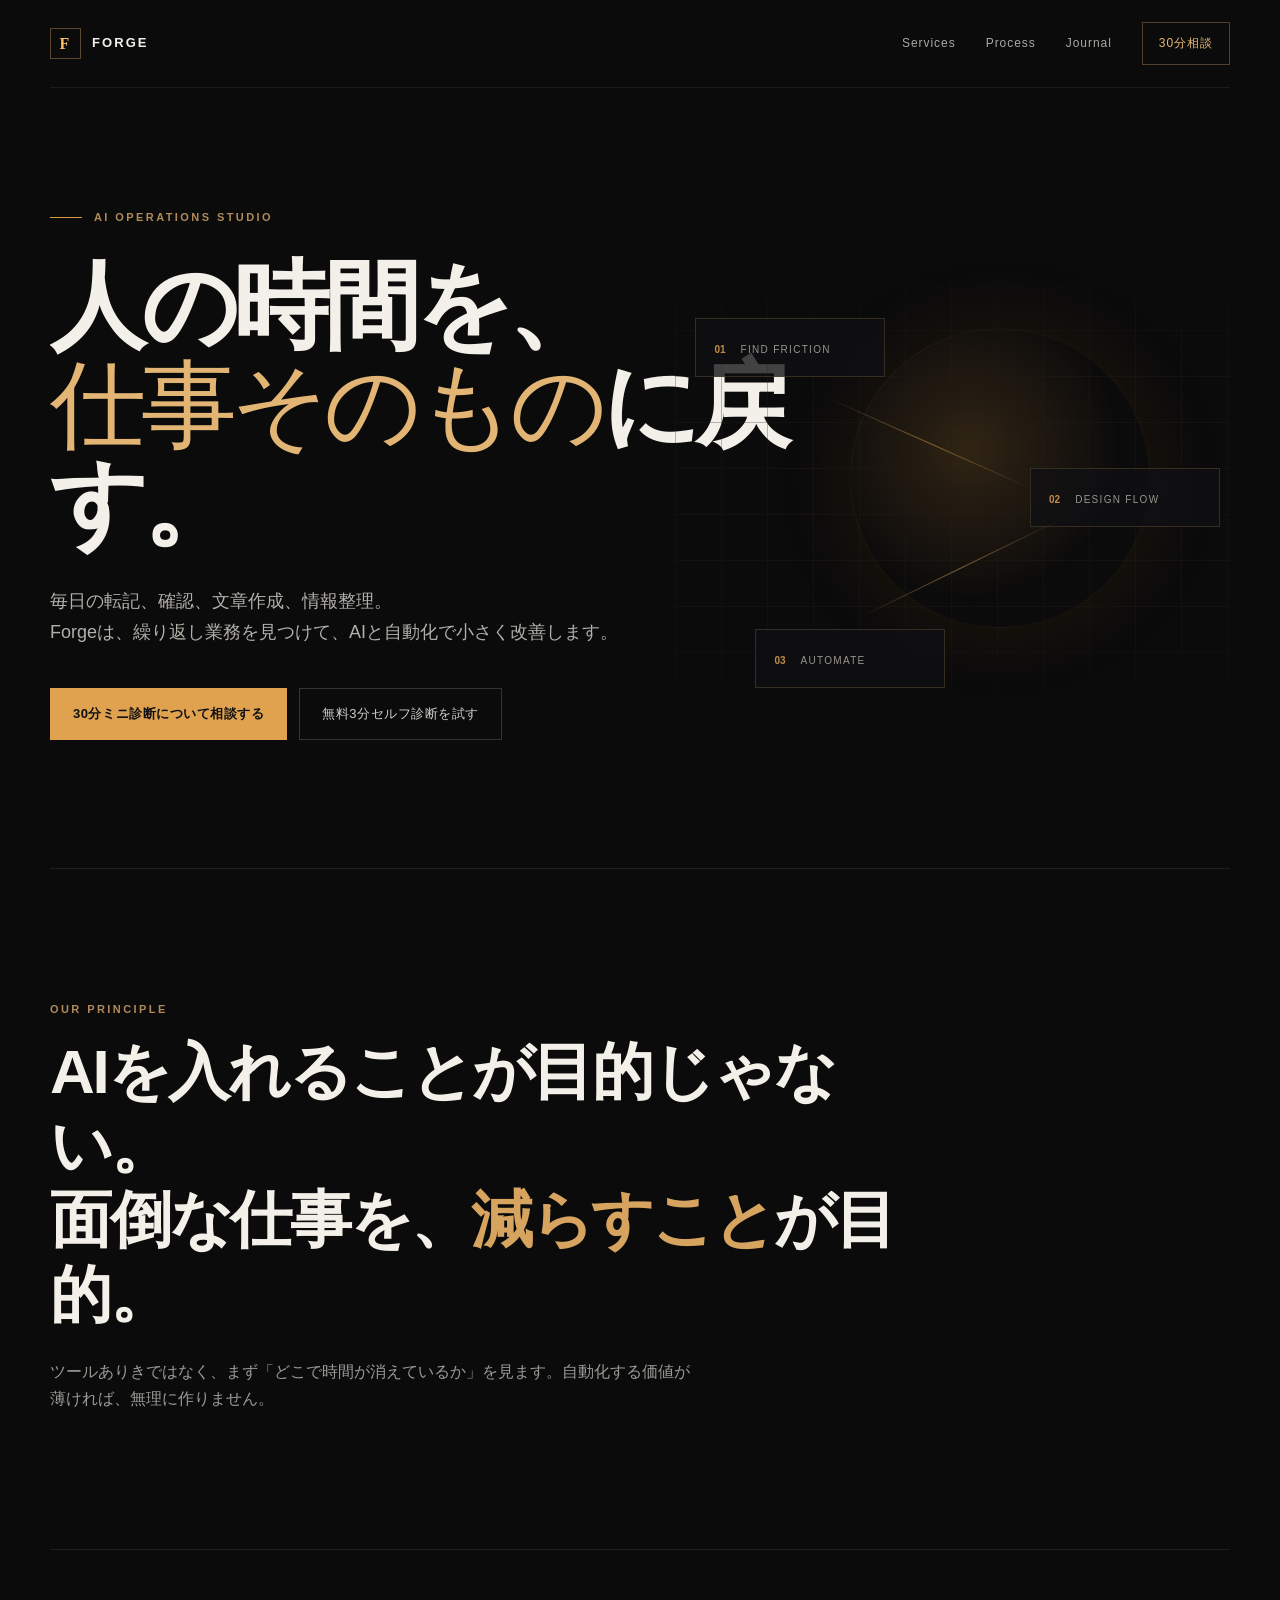
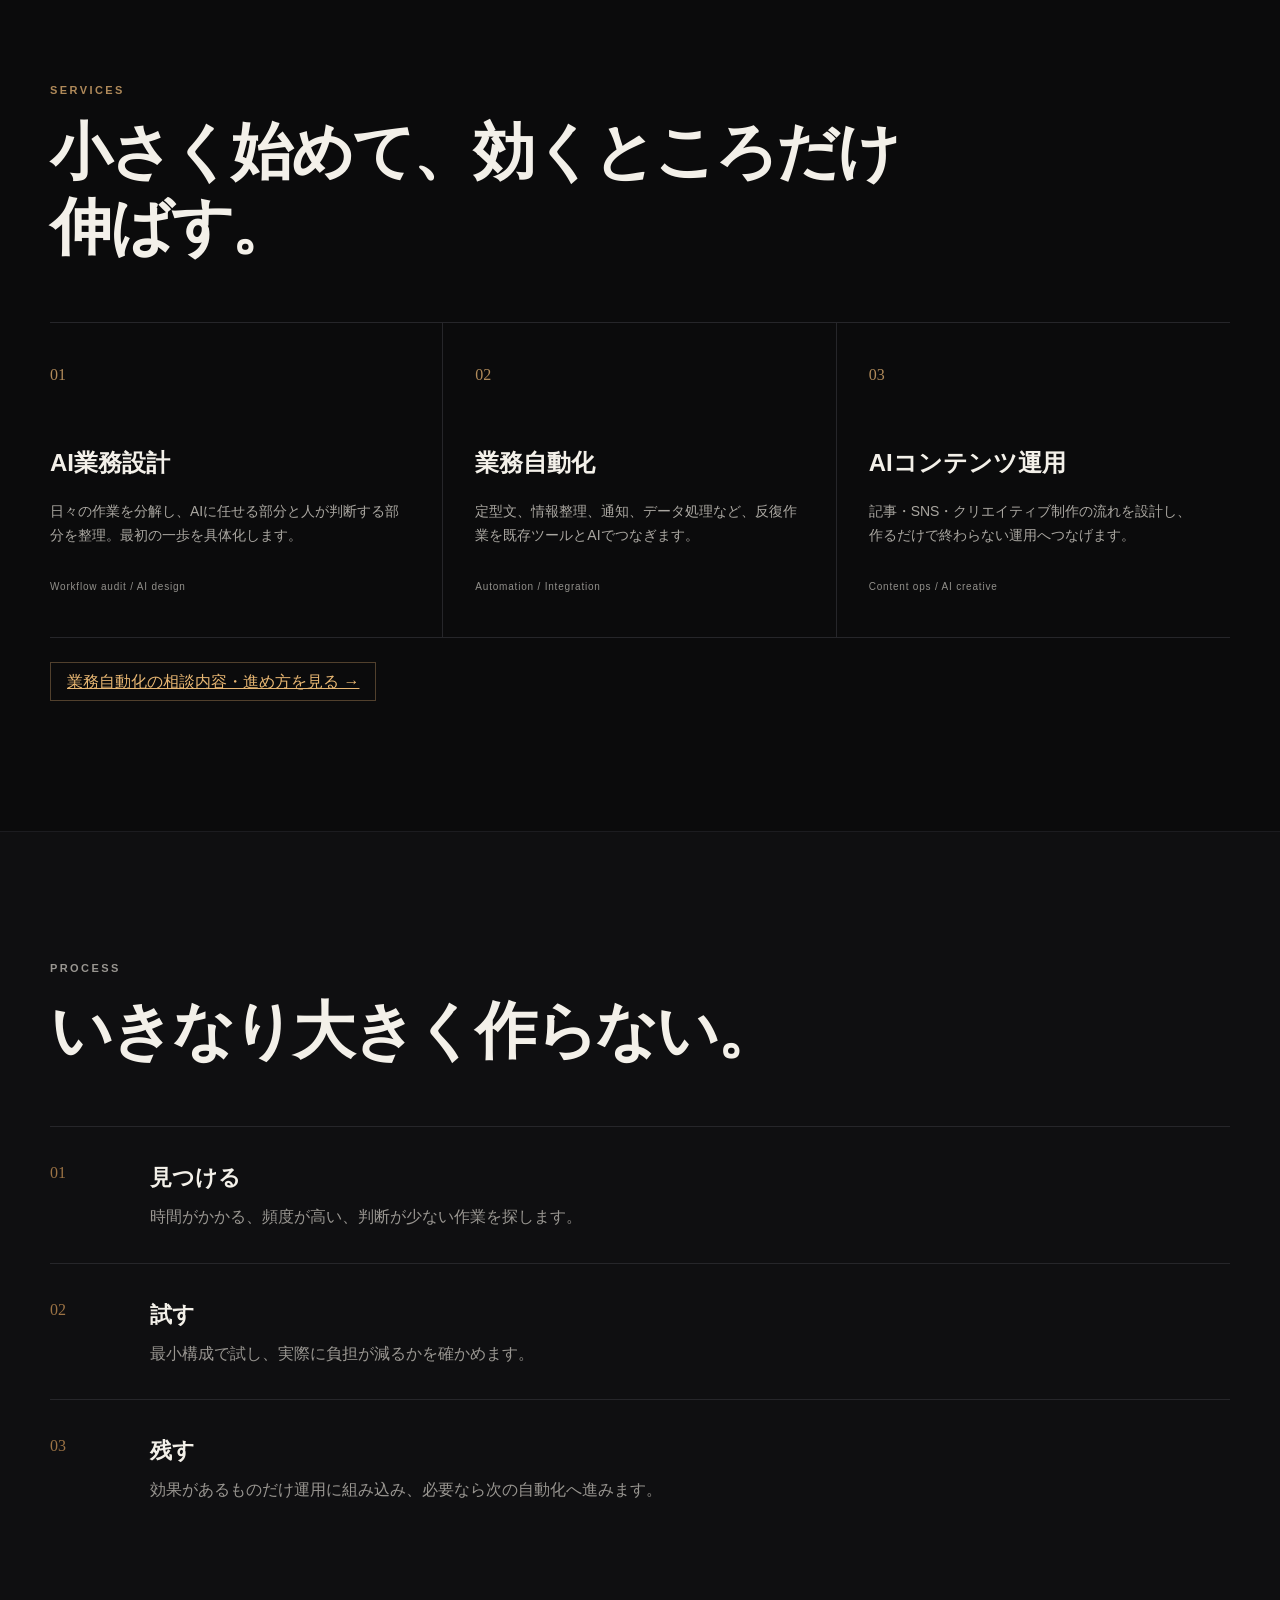
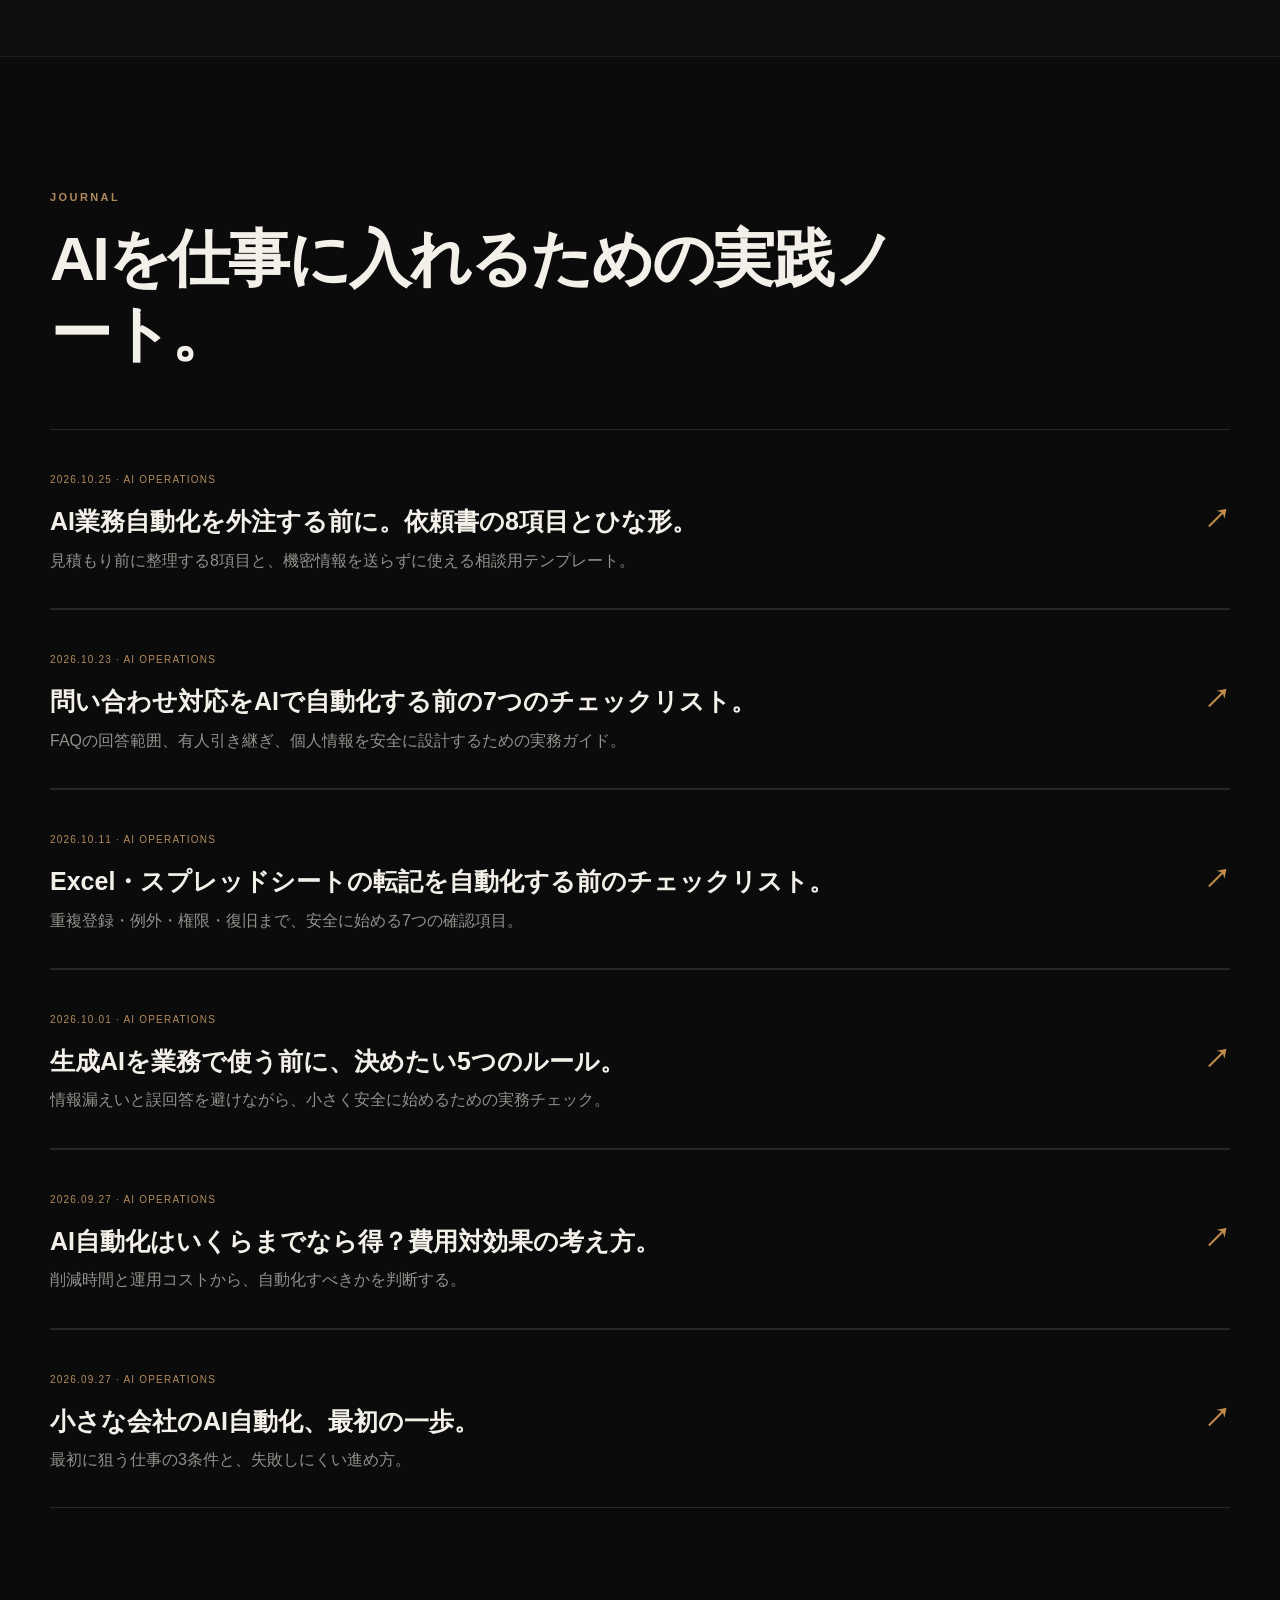
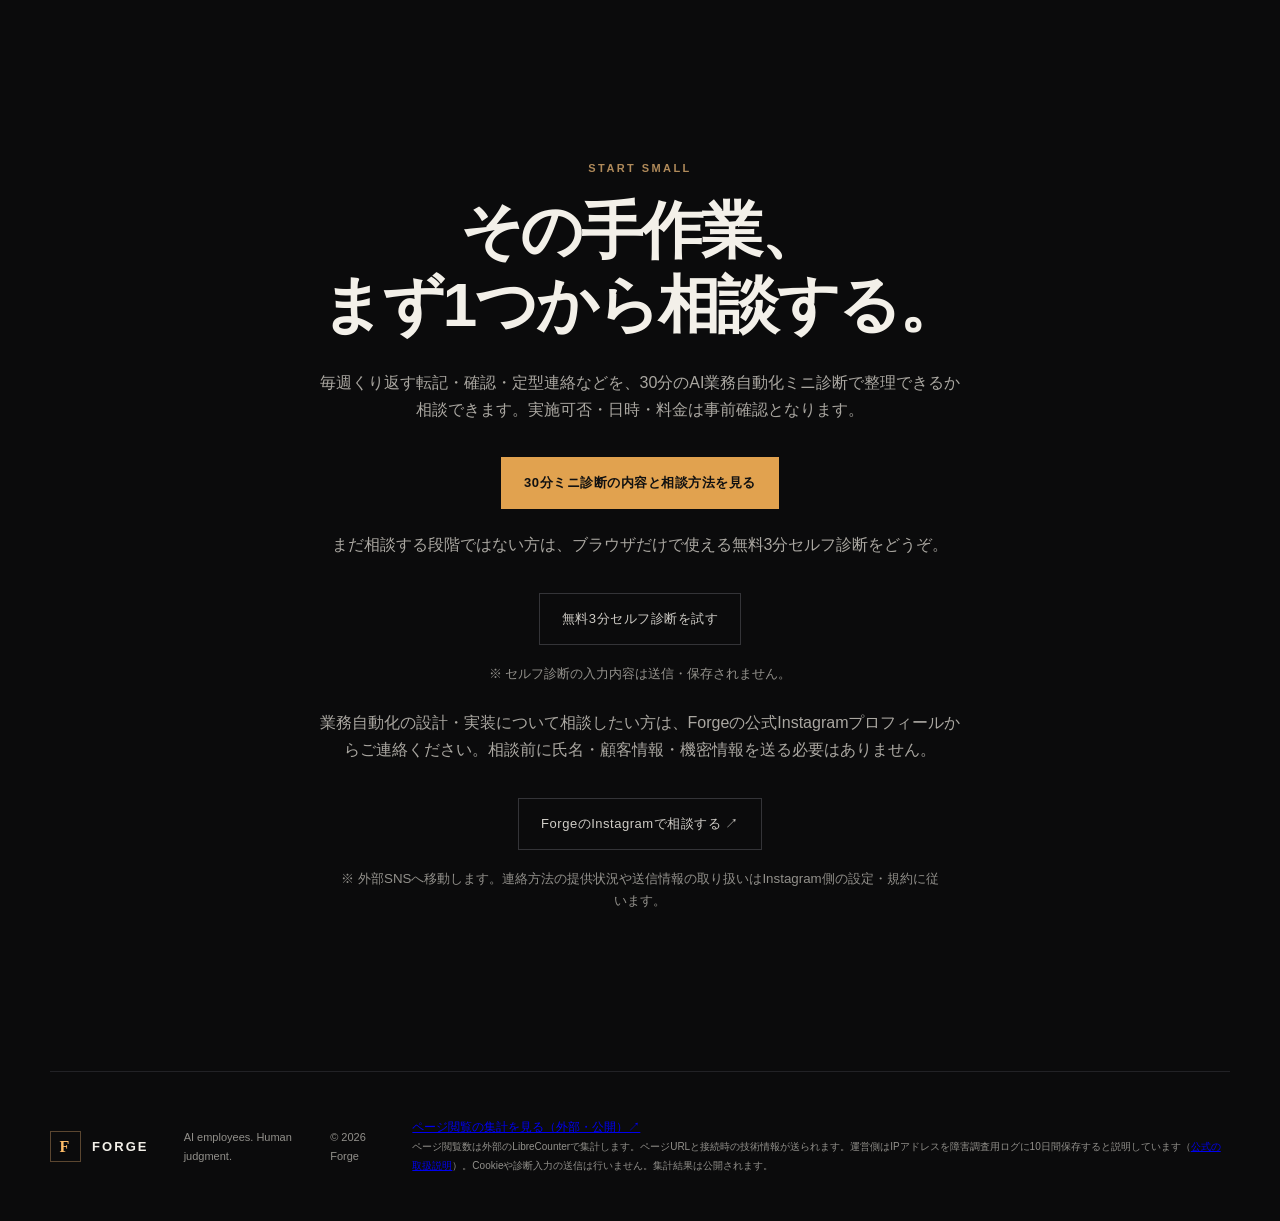
==== index.html @ 2d17c93b "Clarify LibreCounter temporary IP log retention in privacy disclosure" ====
<!doctype html>
<html lang="ja">
<head>
  <meta charset="utf-8">
  <meta name="viewport" content="width=device-width,initial-scale=1">
  <title>Forge — AIで仕事の流れを軽くする</title>
  <meta name="description" content="Forgeは、小さなチームや個人事業の反復業務を整理し、AIと自動化で無理なく軽くするための設計・実装を行います。">
  <meta name="theme-color" content="#0b0b0c">
  <meta property="og:title" content="Forge — AIで仕事の流れを軽くする">
  <meta property="og:description" content="反復業務を見つけ、AIと自動化で小さく改善。必要なところだけ、人が判断する。">
  <meta property="og:type" content="website">
  <meta property="og:url" content="https://gtakanowork-pixel.github.io/forge-site/">
  <link rel="canonical" href="https://gtakanowork-pixel.github.io/forge-site/">
  <link rel="stylesheet" href="assets/style.css">
  <script type="application/ld+json">{"@context":"https://schema.org","@type":"Organization","name":"Forge","url":"https://gtakanowork-pixel.github.io/forge-site/","description":"AIと自動化による業務設計・実装"}</script>
</head>
<body>
  <header class="nav wrap">
    <a class="brand" href="./" aria-label="Forge home"><span class="mark">F</span>FORGE</a>
    <nav><a href="#services">Services</a><a href="#process">Process</a><a href="blog/">Journal</a><a class="nav-cta" href="automation-consultation.html">30分相談</a></nav>
  </header>
  <main>
    <section class="hero wrap">
      <div class="eyebrow"><span></span>AI OPERATIONS STUDIO</div>
      <h1>人の時間を、<br><em>仕事そのもの</em>に戻す。</h1>
      <p class="lead">毎日の転記、確認、文章作成、情報整理。<br>Forgeは、繰り返し業務を見つけて、AIと自動化で小さく改善します。</p>
      <div class="actions"><a class="button primary" href="automation-consultation.html">30分ミニ診断について相談する</a><a class="button ghost" href="ai-automation-audit.html">無料3分セルフ診断を試す</a></div>
      <div class="hero-panel" aria-hidden="true"><div class="orb"></div><div class="grid"></div><div class="panel p1"><b>01</b><span>FIND FRICTION</span></div><div class="panel p2"><b>02</b><span>DESIGN FLOW</span></div><div class="panel p3"><b>03</b><span>AUTOMATE</span></div><div class="signal s1"></div><div class="signal s2"></div></div>
    </section>
    <section class="statement wrap"><p class="kicker">OUR PRINCIPLE</p><h2>AIを入れることが目的じゃない。<br>面倒な仕事を、<span>減らすこと</span>が目的。</h2><p>ツールありきではなく、まず「どこで時間が消えているか」を見ます。自動化する価値が薄ければ、無理に作りません。</p></section>
    <section id="services" class="section wrap"><div class="section-head"><p class="kicker">SERVICES</p><h2>小さく始めて、効くところだけ伸ばす。</h2></div><div class="cards"><article><span>01</span><h3>AI業務設計</h3><p>日々の作業を分解し、AIに任せる部分と人が判断する部分を整理。最初の一歩を具体化します。</p><small>Workflow audit / AI design</small></article><article><span>02</span><h3>業務自動化</h3><p>定型文、情報整理、通知、データ処理など、反復作業を既存ツールとAIでつなぎます。</p><small>Automation / Integration</small></article><article><span>03</span><h3>AIコンテンツ運用</h3><p>記事・SNS・クリエイティブ制作の流れを設計し、作るだけで終わらない運用へつなげます。</p><small>Content ops / AI creative</small></article></div><p style="margin-top:30px"><a class="nav-cta" href="automation-consultation.html">業務自動化の相談内容・進め方を見る →</a></p></section>
    <section id="process" class="section process"><div class="wrap"><div class="section-head"><p class="kicker">PROCESS</p><h2>いきなり大きく作らない。</h2></div><ol><li><b>01</b><div><h3>見つける</h3><p>時間がかかる、頻度が高い、判断が少ない作業を探します。</p></div></li><li><b>02</b><div><h3>試す</h3><p>最小構成で試し、実際に負担が減るかを確かめます。</p></div></li><li><b>03</b><div><h3>残す</h3><p>効果があるものだけ運用に組み込み、必要なら次の自動化へ進みます。</p></div></li></ol></div></section>
    <section class="journal wrap section"><div class="section-head"><p class="kicker">JOURNAL</p><h2>AIを仕事に入れるための実践ノート。</h2></div><a class="article-link" href="blog/ai-automation-outsourcing-brief-template.html"><div><span>2026.10.25 · AI OPERATIONS</span><h3>AI業務自動化を外注する前に。依頼書の8項目とひな形。</h3><p>見積もり前に整理する8項目と、機密情報を送らずに使える相談用テンプレート。</p></div><b>↗</b></a><a class="article-link" href="blog/customer-support-ai-automation-checklist.html"><div><span>2026.10.23 · AI OPERATIONS</span><h3>問い合わせ対応をAIで自動化する前の7つのチェックリスト。</h3><p>FAQの回答範囲、有人引き継ぎ、個人情報を安全に設計するための実務ガイド。</p></div><b>↗</b></a><a class="article-link" href="blog/spreadsheet-data-entry-automation-checklist.html"><div><span>2026.10.11 · AI OPERATIONS</span><h3>Excel・スプレッドシートの転記を自動化する前のチェックリスト。</h3><p>重複登録・例外・権限・復旧まで、安全に始める7つの確認項目。</p></div><b>↗</b></a><a class="article-link" href="blog/generative-ai-small-business-security-checklist.html"><div><span>2026.10.01 · AI OPERATIONS</span><h3>生成AIを業務で使う前に、決めたい5つのルール。</h3><p>情報漏えいと誤回答を避けながら、小さく安全に始めるための実務チェック。</p></div><b>↗</b></a><a class="article-link" href="blog/ai-automation-cost-roi.html"><div><span>2026.09.27 · AI OPERATIONS</span><h3>AI自動化はいくらまでなら得？費用対効果の考え方。</h3><p>削減時間と運用コストから、自動化すべきかを判断する。</p></div><b>↗</b></a><a class="article-link" href="blog/ai-automation-small-business-start.html"><div><span>2026.09.27 · AI OPERATIONS</span><h3>小さな会社のAI自動化、最初の一歩。</h3><p>最初に狙う仕事の3条件と、失敗しにくい進め方。</p></div><b>↗</b></a></section>
    <section id="contact" class="contact wrap"><p class="kicker">START SMALL</p><h2>その手作業、<br>まず1つから相談する。</h2><p>毎週くり返す転記・確認・定型連絡などを、30分のAI業務自動化ミニ診断で整理できるか相談できます。実施可否・日時・料金は事前確認となります。</p><a class="button primary" href="automation-consultation.html">30分ミニ診断の内容と相談方法を見る</a><p style="margin-top:22px">まだ相談する段階ではない方は、ブラウザだけで使える無料3分セルフ診断をどうぞ。</p><a class="button ghost" href="ai-automation-audit.html">無料3分セルフ診断を試す</a><small>※ セルフ診断の入力内容は送信・保存されません。</small><p style="margin-top:24px">業務自動化の設計・実装について相談したい方は、Forgeの公式Instagramプロフィールからご連絡ください。相談前に氏名・顧客情報・機密情報を送る必要はありません。</p><a class="button ghost" href="https://www.instagram.com/theforgejp/" target="_blank" rel="noopener noreferrer" aria-label="Forge公式Instagramプロフィールを開く（外部サイト）">ForgeのInstagramで相談する ↗</a><small>※ 外部SNSへ移動します。連絡方法の提供状況や送信情報の取り扱いはInstagram側の設定・規約に従います。</small></section>
  </main>
  <footer class="wrap"><div class="brand"><span class="mark">F</span>FORGE</div><p>AI employees. Human judgment.</p><p>© 2026 Forge</p><p style="font-size:12px;line-height:1.6"><a href="https://librecounter.org/gtakanowork-pixel.github.io/show" target="_blank" rel="noopener noreferrer">ページ閲覧の集計を見る（外部・公開）↗</a><br><small>ページ閲覧数は外部のLibreCounterで集計します。ページURLと接続時の技術情報が送られます。運営側はIPアドレスを障害調査用ログに10日間保存すると説明しています（<a href="https://github.com/alexfernandez/librecounter/blob/main/doc/tracking.md" target="_blank" rel="noopener noreferrer">公式の取扱説明</a>）。Cookieや診断入力の送信は行いません。集計結果は公開されます。</small><img src="https://librecounter.org/count?url=https%3A%2F%2Fgtakanowork-pixel.github.io%2Fforge-site%2F" referrerpolicy="no-referrer" alt="" aria-hidden="true" width="1" height="1" style="position:absolute;width:1px;height:1px;opacity:0;pointer-events:none"></p></footer>
</body></html>
---- assets/style.css ----
:root{--bg:#0b0b0c;--panel:#111113;--line:#26262a;--text:#f3f0e9;--muted:#9c9a95;--amber:#d99a45;--amber2:#ffbd68;--max:1180px}*{box-sizing:border-box}html{scroll-behavior:smooth}body{margin:0;background:var(--bg);color:var(--text);font-family:-apple-system,BlinkMacSystemFont,"Segoe UI","Noto Sans JP",sans-serif;line-height:1.7}.wrap{width:min(calc(100% - 40px),var(--max));margin:auto}.nav{height:88px;display:flex;align-items:center;justify-content:space-between;border-bottom:1px solid #1b1b1e}.brand{display:flex;align-items:center;gap:11px;color:var(--text);text-decoration:none;font-weight:750;letter-spacing:.16em;font-size:13px}.mark{display:grid;place-items:center;width:31px;height:31px;border:1px solid #5b4630;color:var(--amber2);font-family:Georgia,serif;font-size:16px}.nav nav{display:flex;align-items:center;gap:30px}.nav nav a{color:#aaa8a3;text-decoration:none;font-size:12px;letter-spacing:.08em}.nav nav a:hover{color:#fff}.nav-cta{border:1px solid #51402d;padding:10px 16px;color:#e8b773!important}.hero{min-height:780px;padding:120px 0 90px;position:relative;overflow:hidden}.eyebrow,.kicker{font-size:11px;letter-spacing:.22em;color:#b08a5a;font-weight:700}.eyebrow{display:flex;align-items:center;gap:12px}.eyebrow span{width:32px;height:1px;background:var(--amber)}h1{font-size:clamp(52px,7.5vw,104px);line-height:1.03;letter-spacing:-.055em;margin:30px 0 32px;max-width:850px;font-weight:650}h1 em{font-family:Georgia,"Yu Mincho",serif;font-style:normal;font-weight:400;color:#e2b574}.lead{color:#b3b0aa;font-size:18px;max-width:610px}.actions{display:flex;gap:12px;margin-top:40px}.button{display:inline-block;text-decoration:none;padding:14px 22px;font-size:13px;letter-spacing:.04em;border:1px solid #343438}.primary{background:#e1a24f;color:#111;border-color:#e1a24f;font-weight:700}.primary:hover{background:#f0b868}.ghost{color:#d0cdc7}.hero-panel{position:absolute;right:0;top:150px;width:47%;height:520px;opacity:.9}.grid{position:absolute;inset:0;background-image:linear-gradient(#29231c55 1px,transparent 1px),linear-gradient(90deg,#29231c55 1px,transparent 1px);background-size:46px 46px;mask-image:linear-gradient(to bottom,transparent,#000 25%,#000 70%,transparent)}.orb{position:absolute;width:300px;height:300px;border-radius:50%;right:80px;top:90px;background:radial-gradient(circle at 40% 40%,#d9963b35,transparent 62%);box-shadow:0 0 100px #c77b1e22;border:1px solid #6a4c292c}.panel{position:absolute;background:#111114dd;border:1px solid #3a3025;padding:15px 18px;width:190px;backdrop-filter:blur(6px)}.panel b{color:#d69a4e;font-size:10px;margin-right:15px}.panel span{font-size:10px;letter-spacing:.13em;color:#a8a49d}.p1{top:80px;left:20px}.p2{top:230px;right:10px}.p3{bottom:70px;left:80px}.signal{position:absolute;height:1px;background:linear-gradient(90deg,transparent,#e2a654,transparent);width:220px;transform:rotate(24deg);opacity:.55}.s1{top:205px;left:145px}.s2{top:330px;left:175px;transform:rotate(-26deg)}.statement{padding:120px 0;border-top:1px solid #1f1f22;border-bottom:1px solid #1f1f22}.statement h2,.section-head h2,.contact h2{font-size:clamp(34px,5vw,62px);line-height:1.2;letter-spacing:-.035em;margin:16px 0 26px;max-width:900px}.statement h2 span{color:#d7a45f}.statement>p:last-child{max-width:650px;color:var(--muted);font-size:16px}.section{padding:120px 0}.section-head{margin-bottom:58px}.cards{display:grid;grid-template-columns:repeat(3,1fr);border-top:1px solid var(--line);border-bottom:1px solid var(--line)}.cards article{padding:38px 32px 42px 0;border-right:1px solid var(--line);min-height:310px}.cards article+article{padding-left:32px}.cards article:last-child{border-right:0}.cards span{font-family:Georgia,serif;color:#b08a5a}.cards h3{font-size:24px;margin:55px 0 16px}.cards p{color:#aaa7a1;font-size:14px}.cards small{display:block;color:#92908b;margin-top:30px;font-size:10px;letter-spacing:.08em}.process{background:#0f0f11;border-top:1px solid #1c1c20;border-bottom:1px solid #1c1c20}.process ol{list-style:none;padding:0;margin:0}.process li{display:grid;grid-template-columns:100px 1fr;border-top:1px solid var(--line);padding:32px 0}.process li>b{font-family:Georgia,serif;color:#9c7345;font-weight:400}.process h3{margin:0;font-size:22px}.process p{color:#999691;margin:7px 0 0}.article-link{display:flex;justify-content:space-between;align-items:center;text-decoration:none;color:inherit;border-top:1px solid var(--line);border-bottom:1px solid var(--line);padding:34px 0}.article-link span{font-size:10px;letter-spacing:.12em;color:#b38b5d}.article-link h3{font-size:25px;margin:9px 0 4px}.article-link p{color:#92908b;margin:0}.article-link>b{font-size:26px;color:#c38d4b}.contact{padding:120px 0 140px;text-align:center}.contact h2{margin-left:auto;margin-right:auto}.contact>p:not(.kicker){max-width:650px;margin:0 auto 34px;color:#aaa7a1}.contact small{display:block;margin:18px auto;color:#92908b;max-width:600px}footer{border-top:1px solid #222226;min-height:150px;display:flex;align-items:center;gap:35px;color:#92908b;font-size:11px}footer p:last-child{margin-left:auto}.article{max-width:820px;padding:100px 0 140px}.article .meta{font-size:11px;color:#9a7448;letter-spacing:.12em}.article h1{font-size:clamp(42px,6vw,72px);margin-top:20px}.article h2{font-size:28px;margin-top:58px}.article p,.article li{color:#b4b1ab}.article strong{color:#eeeae2}.back{color:#c59151;text-decoration:none;font-size:12px}@media(max-width:800px){.nav nav a:not(.nav-cta):not([href="blog/"]):not([href="./"]){display:none}.hero{padding-top:80px;min-height:780px}.hero-panel{position:relative;top:auto;width:100%;height:350px;margin-top:50px}.cards{grid-template-columns:1fr}.cards article,.cards article+article{border-right:0;border-bottom:1px solid var(--line);padding:30px 0;min-height:auto}.cards h3{margin-top:25px}.process li{grid-template-columns:60px 1fr}footer{flex-wrap:wrap;padding:35px 0}footer p:last-child{margin-left:0}.actions{flex-wrap:wrap}}
/* Keyboard access and motion preferences for the free audit and ROI journey. */
a:focus-visible,button:focus-visible,input:focus-visible{outline:3px solid #ffbd68;outline-offset:3px}
@media(max-width:360px){.nav nav{gap:12px}.nav nav a{font-size:11px}.nav-cta{padding:8px 10px}.brand{gap:7px;font-size:11px}}
@media(prefers-reduced-motion:reduce){html{scroll-behavior:auto}}
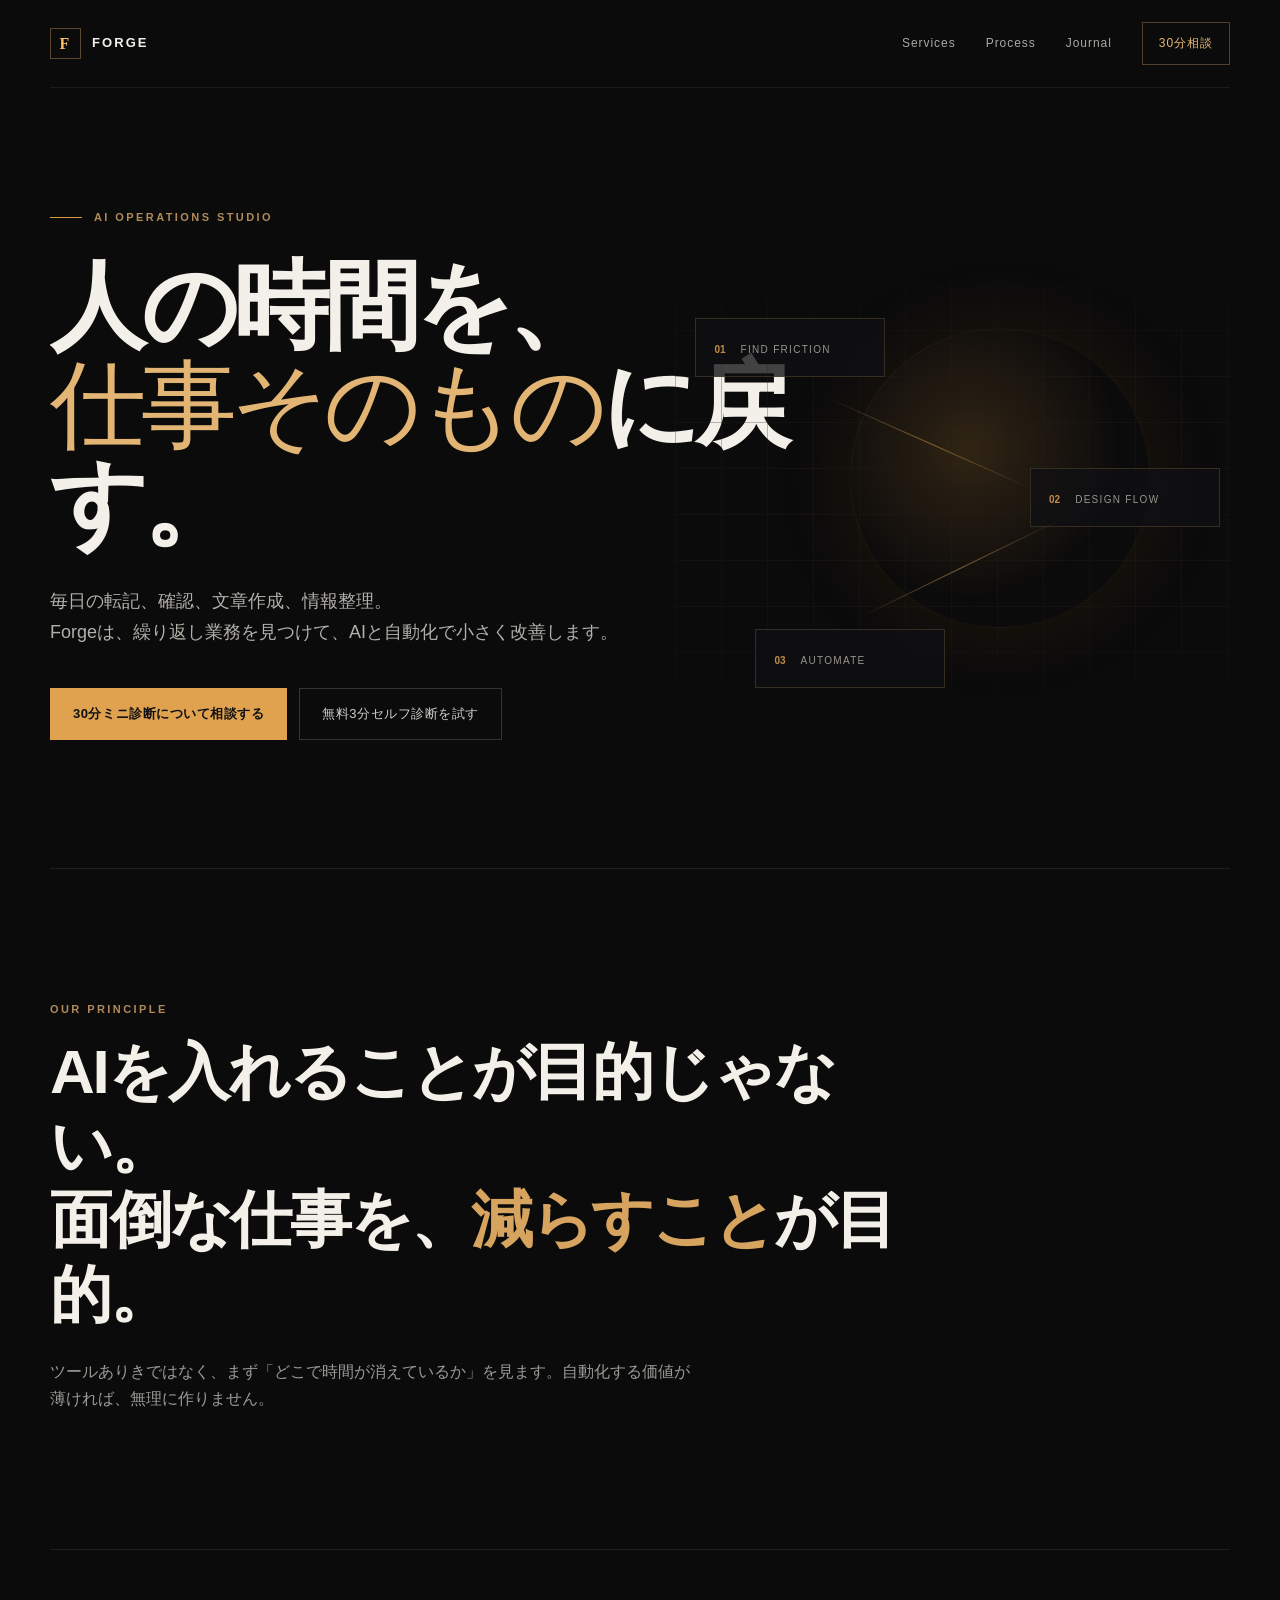
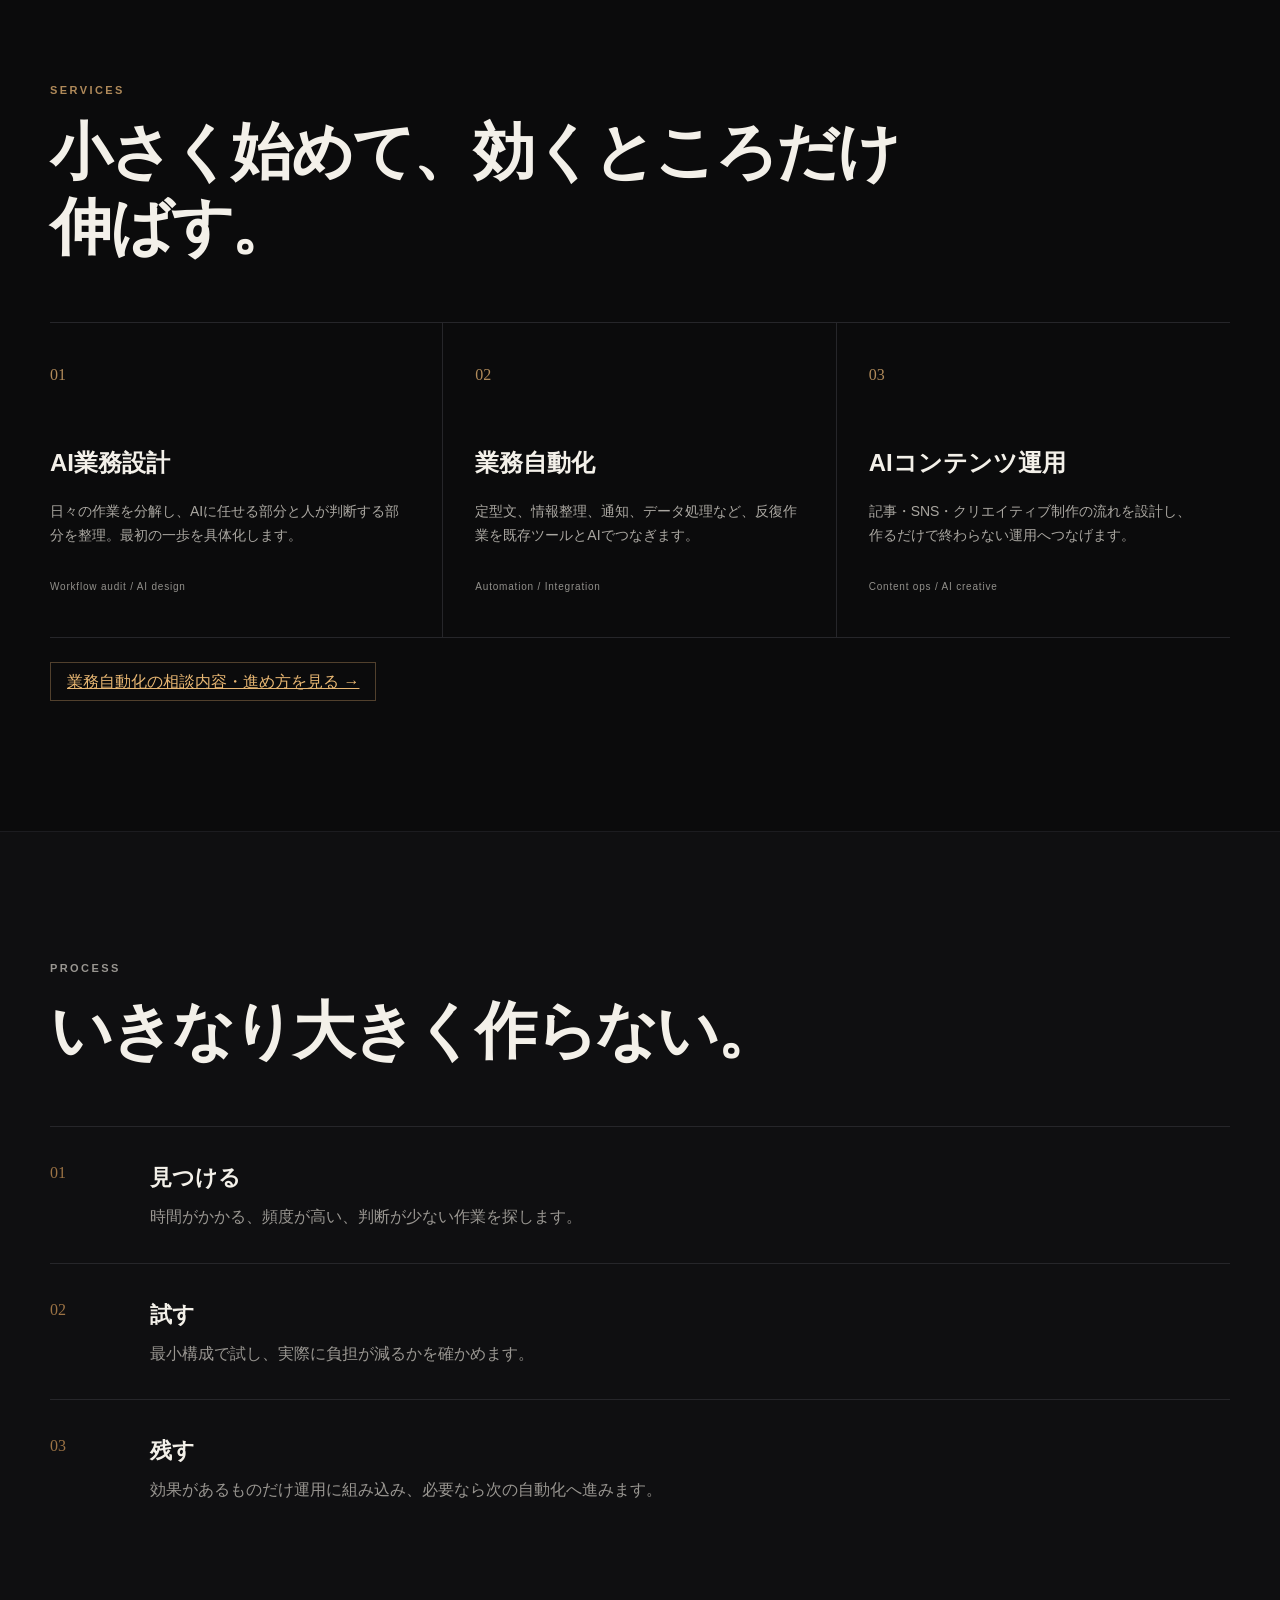
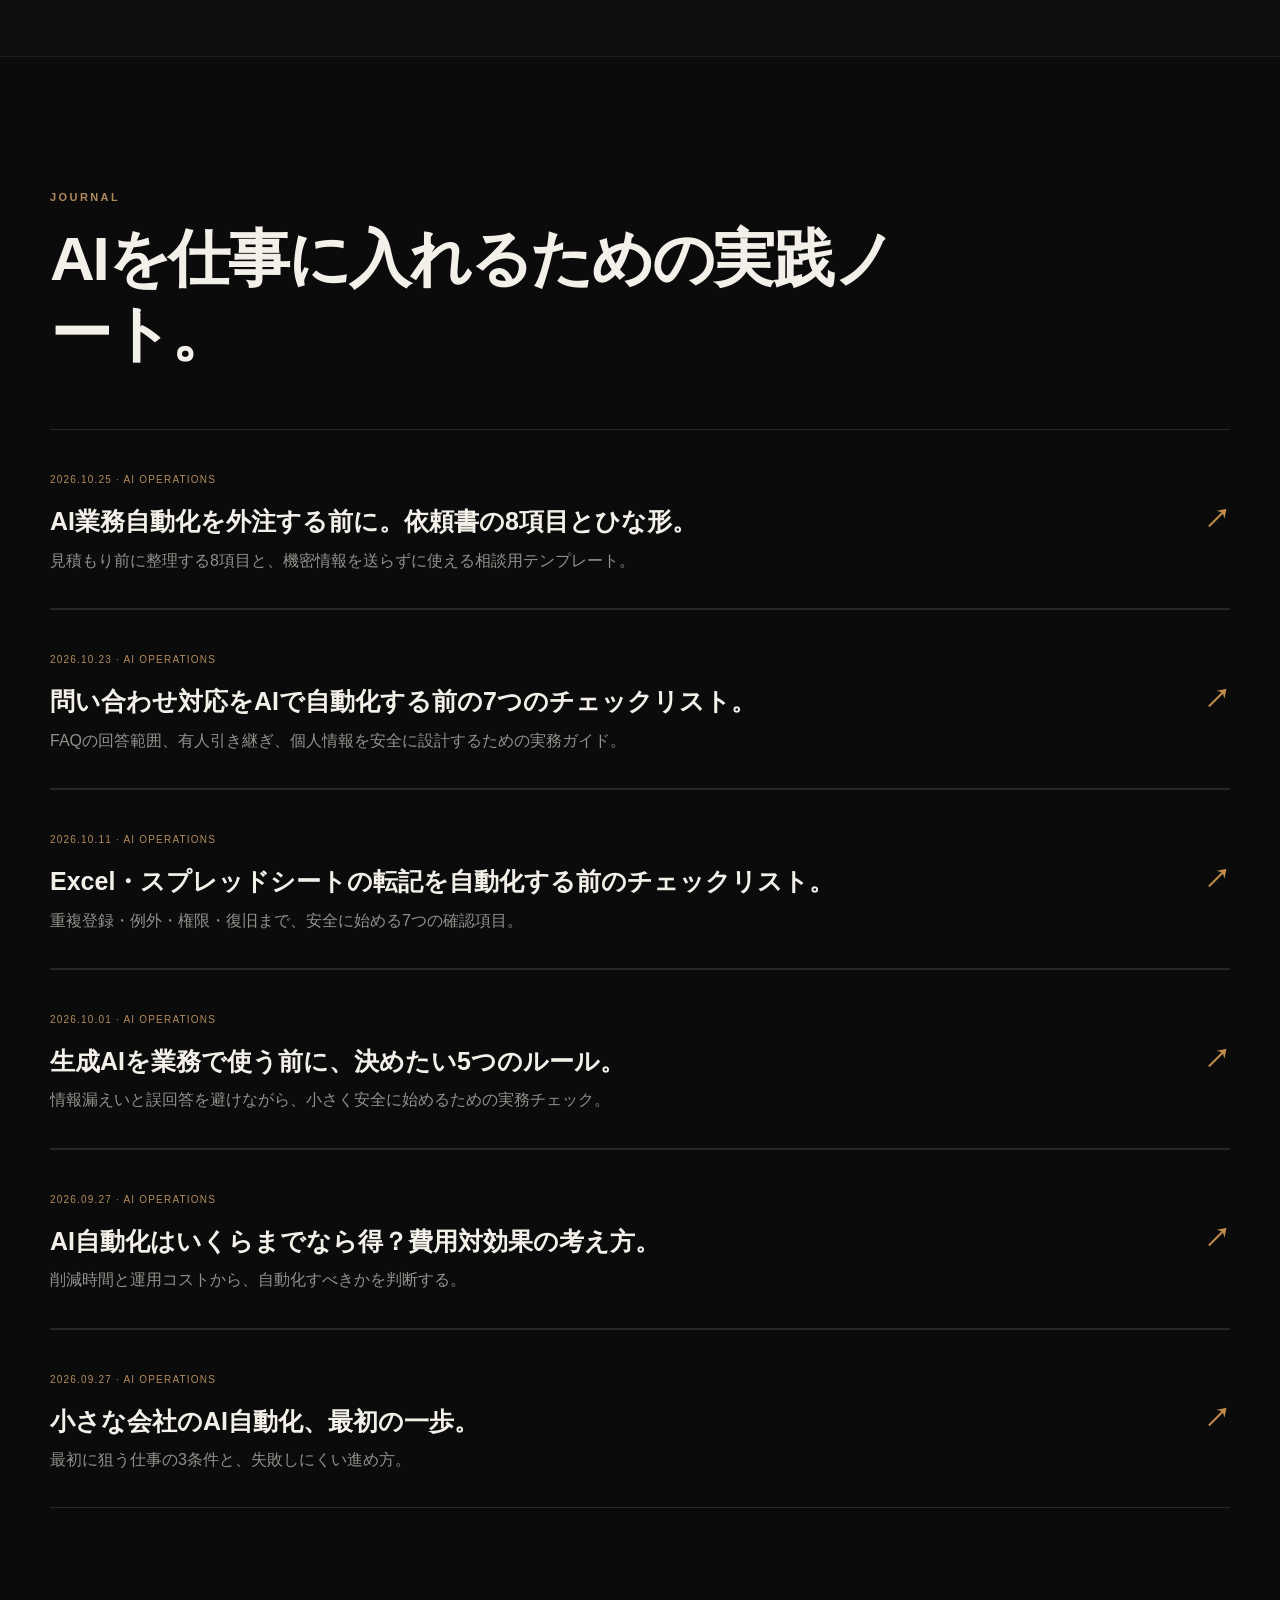
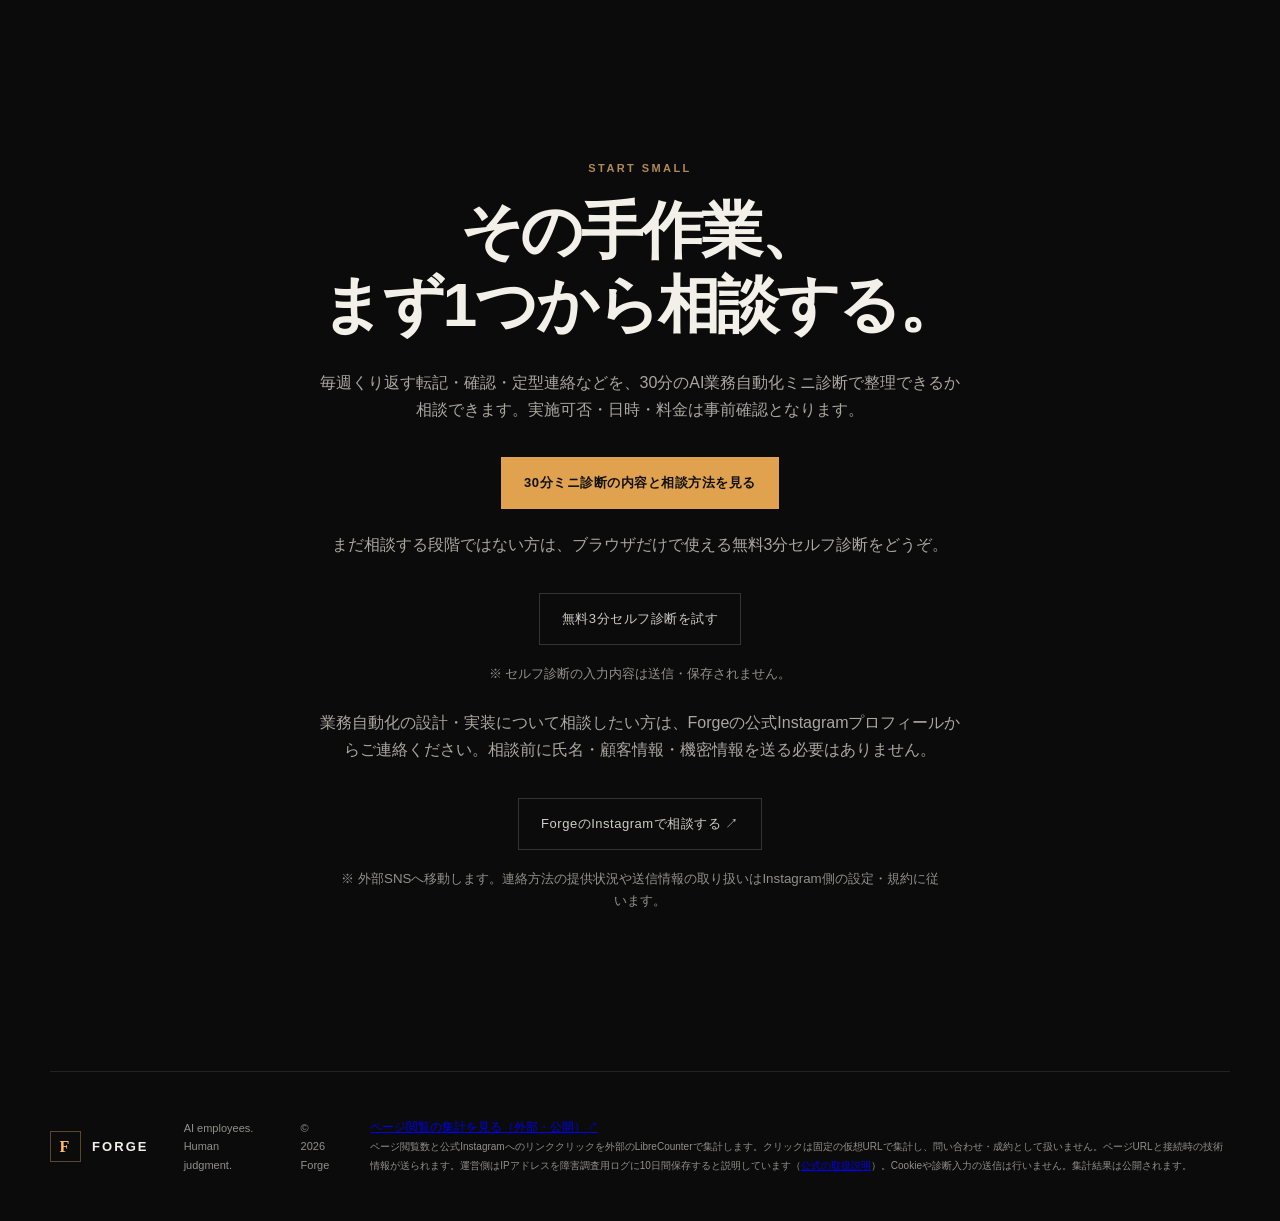
==== commit a4f146b2: "fix(EXP-002): count all owned-site Instagram consultation exits consistently" ====
--- a/index.html
+++ b/index.html
@@ -31,7 +31,7 @@
     <section id="services" class="section wrap"><div class="section-head"><p class="kicker">SERVICES</p><h2>小さく始めて、効くところだけ伸ばす。</h2></div><div class="cards"><article><span>01</span><h3>AI業務設計</h3><p>日々の作業を分解し、AIに任せる部分と人が判断する部分を整理。最初の一歩を具体化します。</p><small>Workflow audit / AI design</small></article><article><span>02</span><h3>業務自動化</h3><p>定型文、情報整理、通知、データ処理など、反復作業を既存ツールとAIでつなぎます。</p><small>Automation / Integration</small></article><article><span>03</span><h3>AIコンテンツ運用</h3><p>記事・SNS・クリエイティブ制作の流れを設計し、作るだけで終わらない運用へつなげます。</p><small>Content ops / AI creative</small></article></div><p style="margin-top:30px"><a class="nav-cta" href="automation-consultation.html">業務自動化の相談内容・進め方を見る →</a></p></section>
     <section id="process" class="section process"><div class="wrap"><div class="section-head"><p class="kicker">PROCESS</p><h2>いきなり大きく作らない。</h2></div><ol><li><b>01</b><div><h3>見つける</h3><p>時間がかかる、頻度が高い、判断が少ない作業を探します。</p></div></li><li><b>02</b><div><h3>試す</h3><p>最小構成で試し、実際に負担が減るかを確かめます。</p></div></li><li><b>03</b><div><h3>残す</h3><p>効果があるものだけ運用に組み込み、必要なら次の自動化へ進みます。</p></div></li></ol></div></section>
     <section class="journal wrap section"><div class="section-head"><p class="kicker">JOURNAL</p><h2>AIを仕事に入れるための実践ノート。</h2></div><a class="article-link" href="blog/ai-automation-outsourcing-brief-template.html"><div><span>2026.10.25 · AI OPERATIONS</span><h3>AI業務自動化を外注する前に。依頼書の8項目とひな形。</h3><p>見積もり前に整理する8項目と、機密情報を送らずに使える相談用テンプレート。</p></div><b>↗</b></a><a class="article-link" href="blog/customer-support-ai-automation-checklist.html"><div><span>2026.10.23 · AI OPERATIONS</span><h3>問い合わせ対応をAIで自動化する前の7つのチェックリスト。</h3><p>FAQの回答範囲、有人引き継ぎ、個人情報を安全に設計するための実務ガイド。</p></div><b>↗</b></a><a class="article-link" href="blog/spreadsheet-data-entry-automation-checklist.html"><div><span>2026.10.11 · AI OPERATIONS</span><h3>Excel・スプレッドシートの転記を自動化する前のチェックリスト。</h3><p>重複登録・例外・権限・復旧まで、安全に始める7つの確認項目。</p></div><b>↗</b></a><a class="article-link" href="blog/generative-ai-small-business-security-checklist.html"><div><span>2026.10.01 · AI OPERATIONS</span><h3>生成AIを業務で使う前に、決めたい5つのルール。</h3><p>情報漏えいと誤回答を避けながら、小さく安全に始めるための実務チェック。</p></div><b>↗</b></a><a class="article-link" href="blog/ai-automation-cost-roi.html"><div><span>2026.09.27 · AI OPERATIONS</span><h3>AI自動化はいくらまでなら得？費用対効果の考え方。</h3><p>削減時間と運用コストから、自動化すべきかを判断する。</p></div><b>↗</b></a><a class="article-link" href="blog/ai-automation-small-business-start.html"><div><span>2026.09.27 · AI OPERATIONS</span><h3>小さな会社のAI自動化、最初の一歩。</h3><p>最初に狙う仕事の3条件と、失敗しにくい進め方。</p></div><b>↗</b></a></section>
-    <section id="contact" class="contact wrap"><p class="kicker">START SMALL</p><h2>その手作業、<br>まず1つから相談する。</h2><p>毎週くり返す転記・確認・定型連絡などを、30分のAI業務自動化ミニ診断で整理できるか相談できます。実施可否・日時・料金は事前確認となります。</p><a class="button primary" href="automation-consultation.html">30分ミニ診断の内容と相談方法を見る</a><p style="margin-top:22px">まだ相談する段階ではない方は、ブラウザだけで使える無料3分セルフ診断をどうぞ。</p><a class="button ghost" href="ai-automation-audit.html">無料3分セルフ診断を試す</a><small>※ セルフ診断の入力内容は送信・保存されません。</small><p style="margin-top:24px">業務自動化の設計・実装について相談したい方は、Forgeの公式Instagramプロフィールからご連絡ください。相談前に氏名・顧客情報・機密情報を送る必要はありません。</p><a class="button ghost" href="https://www.instagram.com/theforgejp/" target="_blank" rel="noopener noreferrer" aria-label="Forge公式Instagramプロフィールを開く（外部サイト）">ForgeのInstagramで相談する ↗</a><small>※ 外部SNSへ移動します。連絡方法の提供状況や送信情報の取り扱いはInstagram側の設定・規約に従います。</small></section>
+    <section id="contact" class="contact wrap"><p class="kicker">START SMALL</p><h2>その手作業、<br>まず1つから相談する。</h2><p>毎週くり返す転記・確認・定型連絡などを、30分のAI業務自動化ミニ診断で整理できるか相談できます。実施可否・日時・料金は事前確認となります。</p><a class="button primary" href="automation-consultation.html">30分ミニ診断の内容と相談方法を見る</a><p style="margin-top:22px">まだ相談する段階ではない方は、ブラウザだけで使える無料3分セルフ診断をどうぞ。</p><a class="button ghost" href="ai-automation-audit.html">無料3分セルフ診断を試す</a><small>※ セルフ診断の入力内容は送信・保存されません。</small><p style="margin-top:24px">業務自動化の設計・実装について相談したい方は、Forgeの公式Instagramプロフィールからご連絡ください。相談前に氏名・顧客情報・機密情報を送る必要はありません。</p><a data-forge-instagram-outbound="home" class="button ghost" href="https://www.instagram.com/theforgejp/" target="_blank" rel="noopener noreferrer" aria-label="Forge公式Instagramプロフィールを開く（外部サイト）">ForgeのInstagramで相談する ↗</a><small>※ 外部SNSへ移動します。連絡方法の提供状況や送信情報の取り扱いはInstagram側の設定・規約に従います。</small></section>
   </main>
-  <footer class="wrap"><div class="brand"><span class="mark">F</span>FORGE</div><p>AI employees. Human judgment.</p><p>© 2026 Forge</p><p style="font-size:12px;line-height:1.6"><a href="https://librecounter.org/gtakanowork-pixel.github.io/show" target="_blank" rel="noopener noreferrer">ページ閲覧の集計を見る（外部・公開）↗</a><br><small>ページ閲覧数は外部のLibreCounterで集計します。ページURLと接続時の技術情報が送られます。運営側はIPアドレスを障害調査用ログに10日間保存すると説明しています（<a href="https://github.com/alexfernandez/librecounter/blob/main/doc/tracking.md" target="_blank" rel="noopener noreferrer">公式の取扱説明</a>）。Cookieや診断入力の送信は行いません。集計結果は公開されます。</small><img src="https://librecounter.org/count?url=https%3A%2F%2Fgtakanowork-pixel.github.io%2Fforge-site%2F" referrerpolicy="no-referrer" alt="" aria-hidden="true" width="1" height="1" style="position:absolute;width:1px;height:1px;opacity:0;pointer-events:none"></p></footer>
-</body></html>+  <footer class="wrap"><div class="brand"><span class="mark">F</span>FORGE</div><p>AI employees. Human judgment.</p><p>© 2026 Forge</p><p style="font-size:12px;line-height:1.6"><a href="https://librecounter.org/gtakanowork-pixel.github.io/show" target="_blank" rel="noopener noreferrer">ページ閲覧の集計を見る（外部・公開）↗</a><br><small>ページ閲覧数と公式Instagramへのリンククリックを外部のLibreCounterで集計します。クリックは固定の仮想URLで集計し、問い合わせ・成約として扱いません。ページURLと接続時の技術情報が送られます。運営側はIPアドレスを障害調査用ログに10日間保存すると説明しています（<a href="https://github.com/alexfernandez/librecounter/blob/main/doc/tracking.md" target="_blank" rel="noopener noreferrer">公式の取扱説明</a>）。Cookieや診断入力の送信は行いません。集計結果は公開されます。</small><script>fetch("https://librecounter.org/count?url=https%3A%2F%2Fgtakanowork-pixel.github.io%2Fforge-site%2F",{method:"GET",mode:"no-cors",credentials:"omit",referrerPolicy:"no-referrer",cache:"no-store"}).catch(()=>{});</script></p></footer>
+<script src="assets/consultation-click.js" defer></script></body></html>
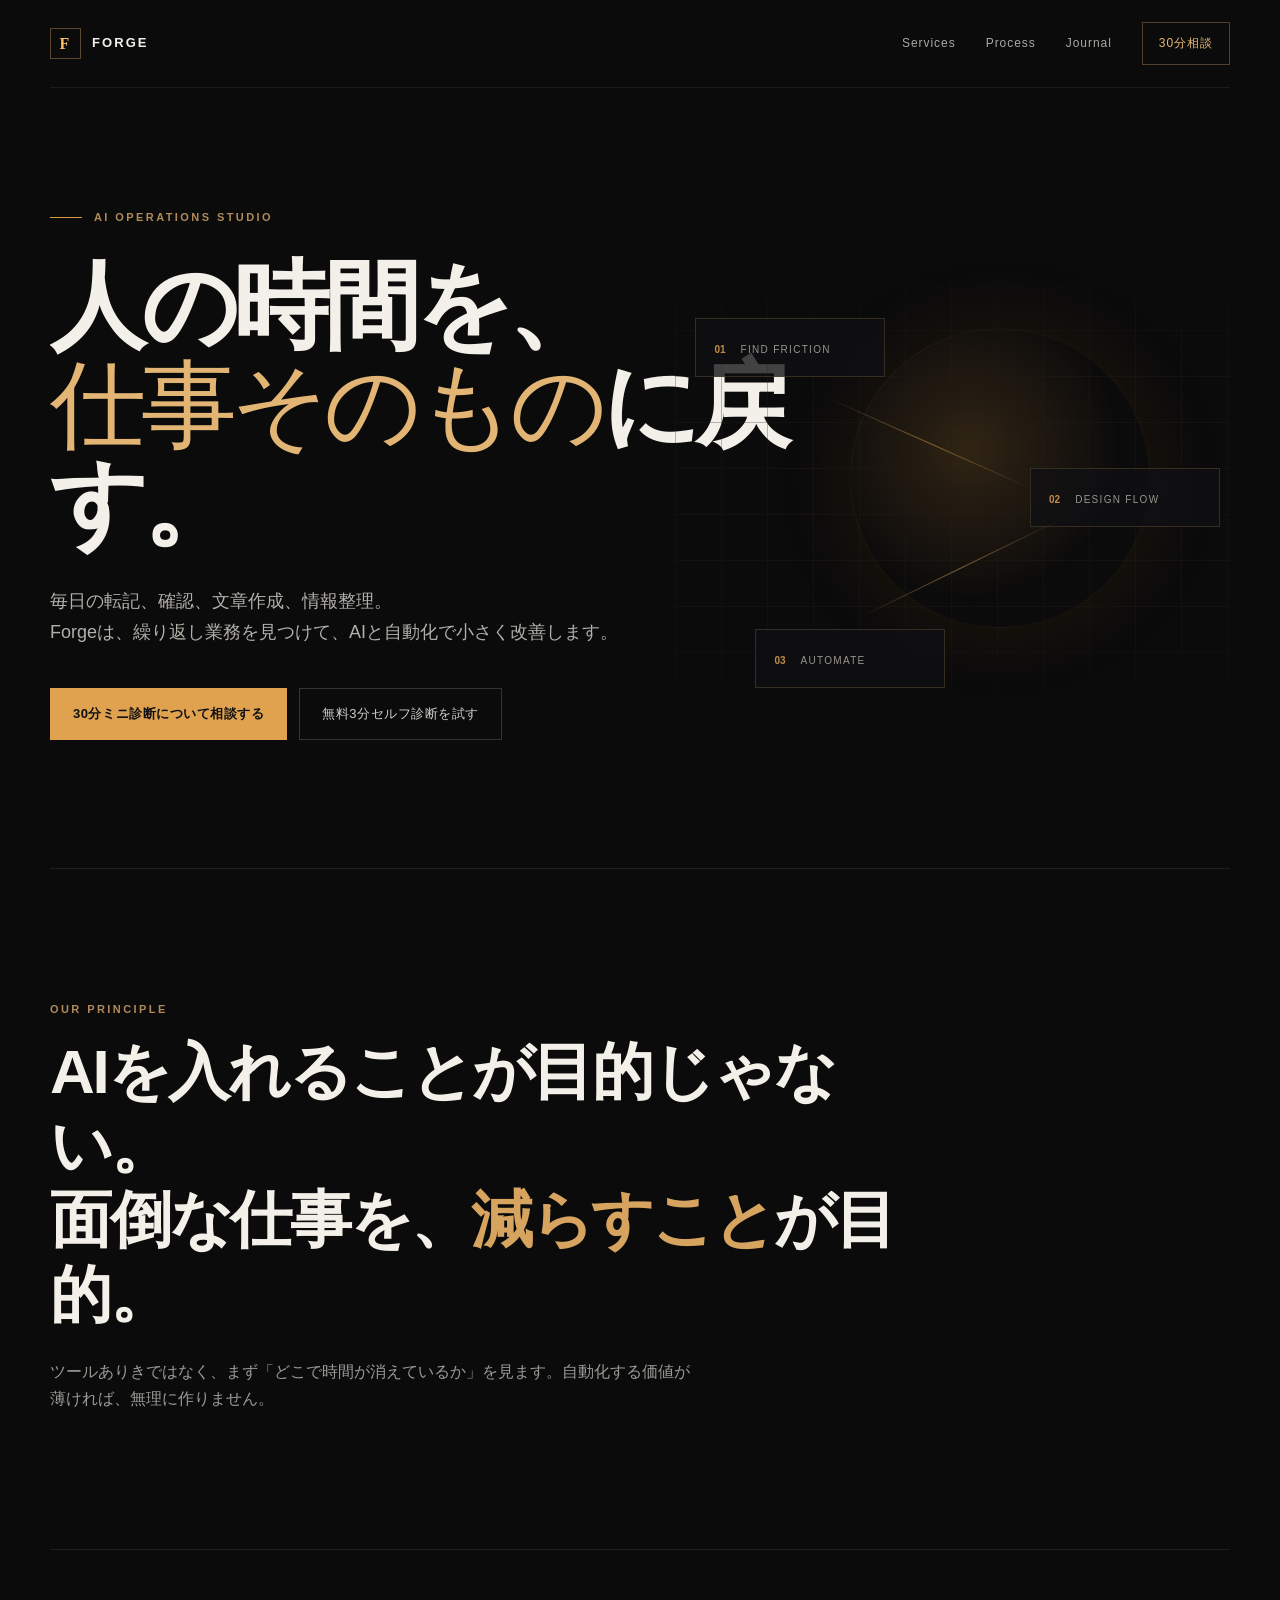
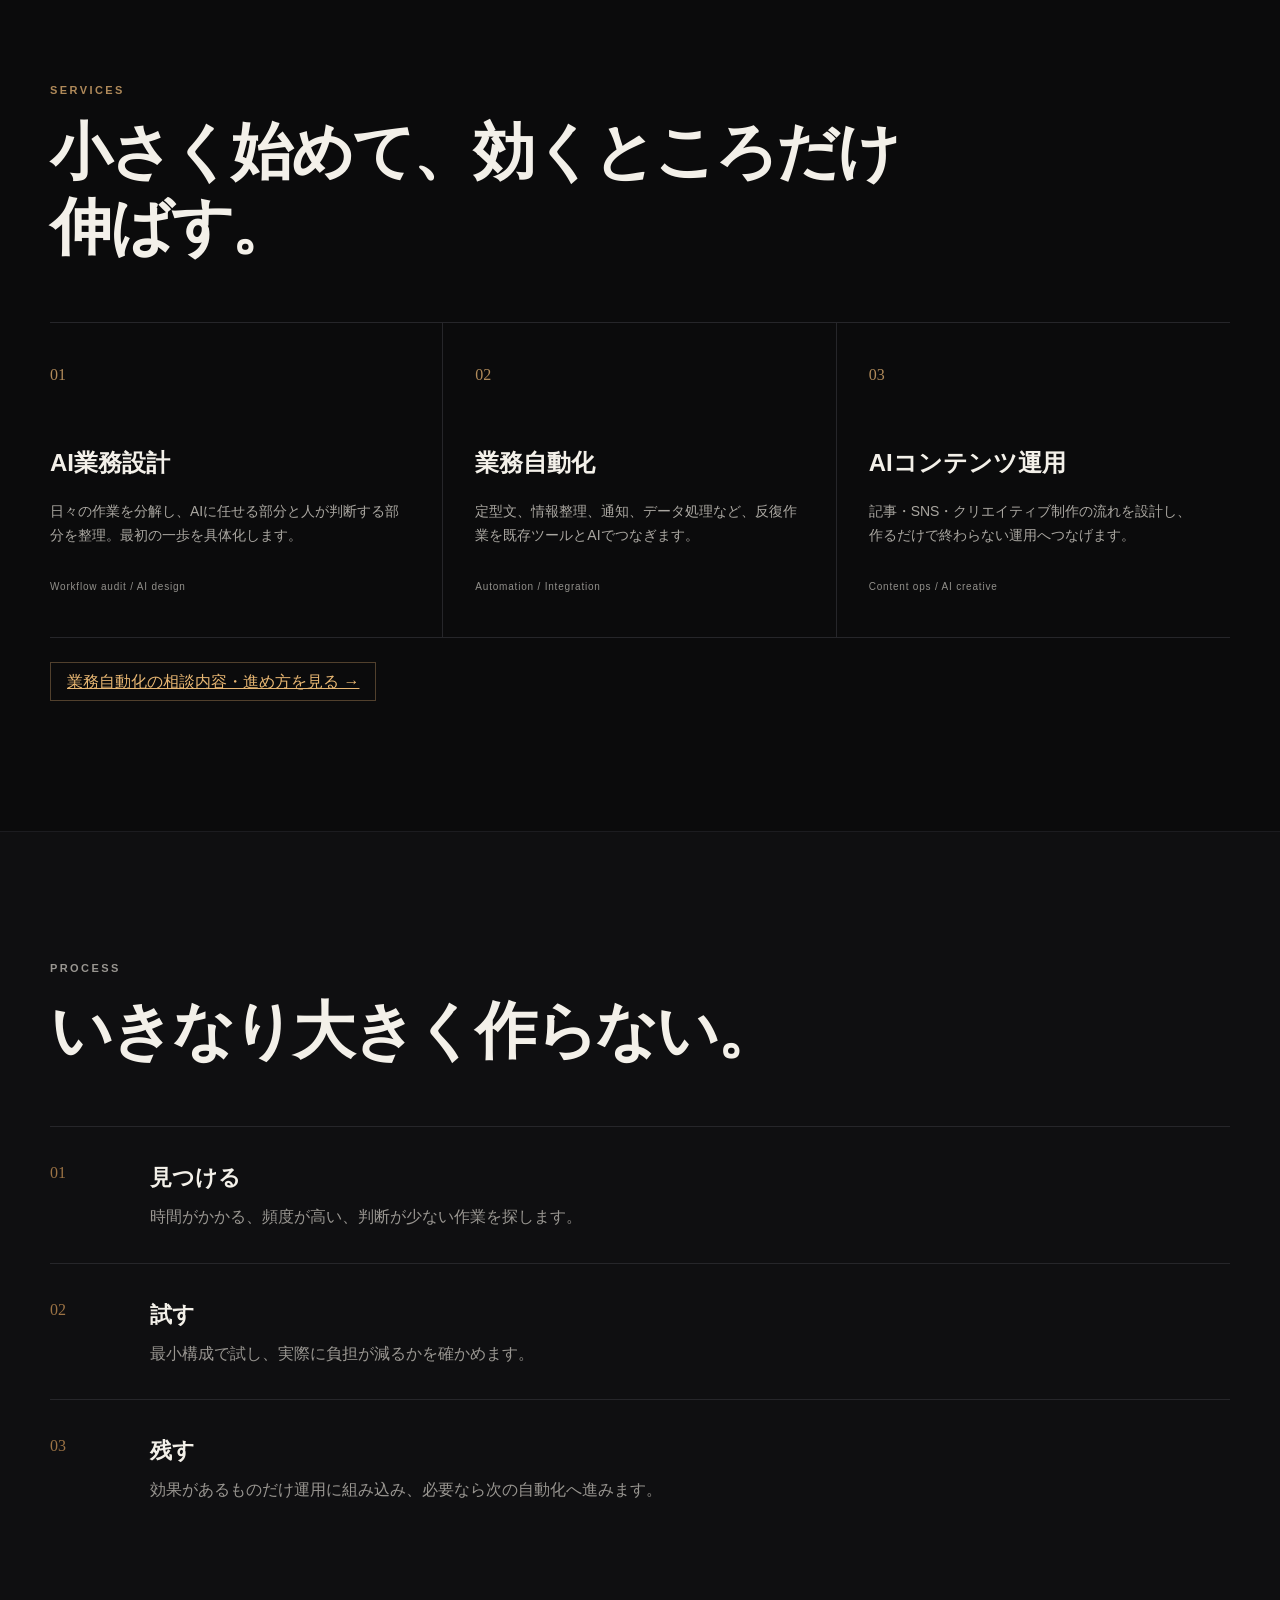
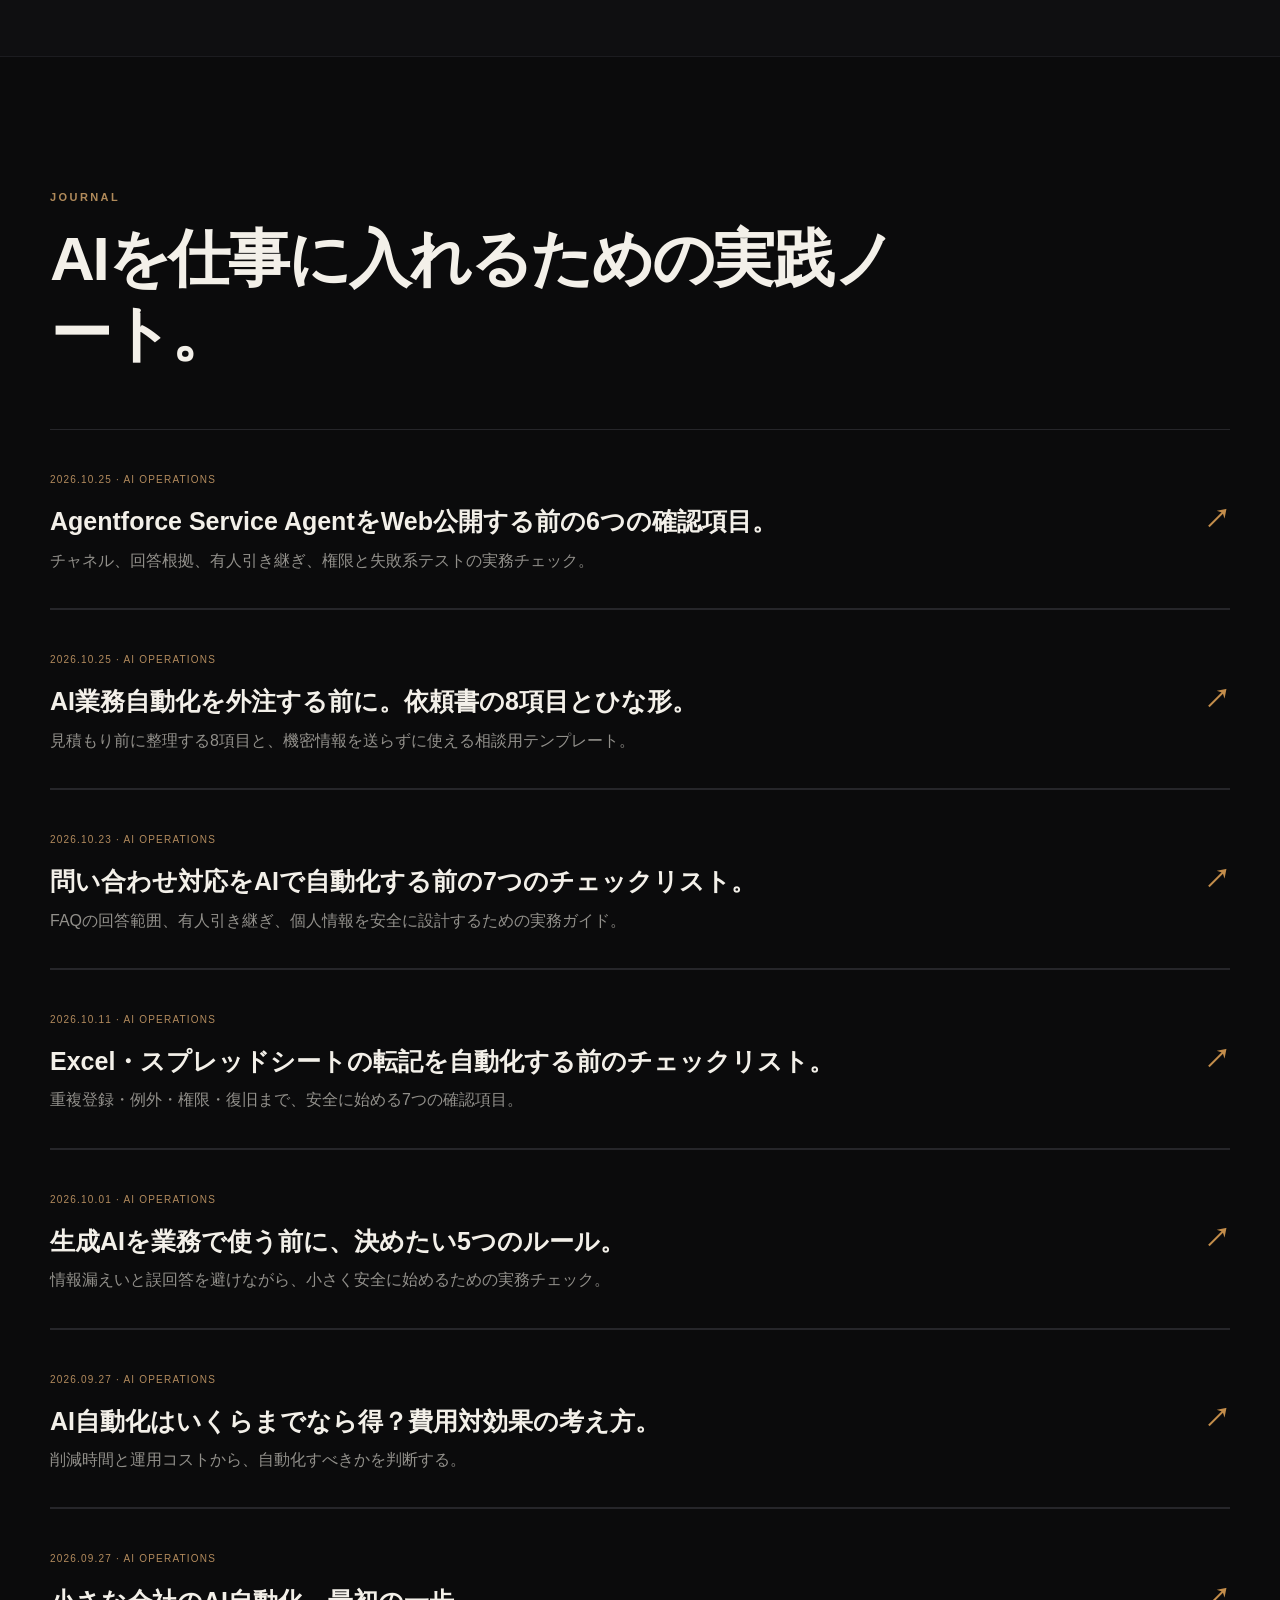
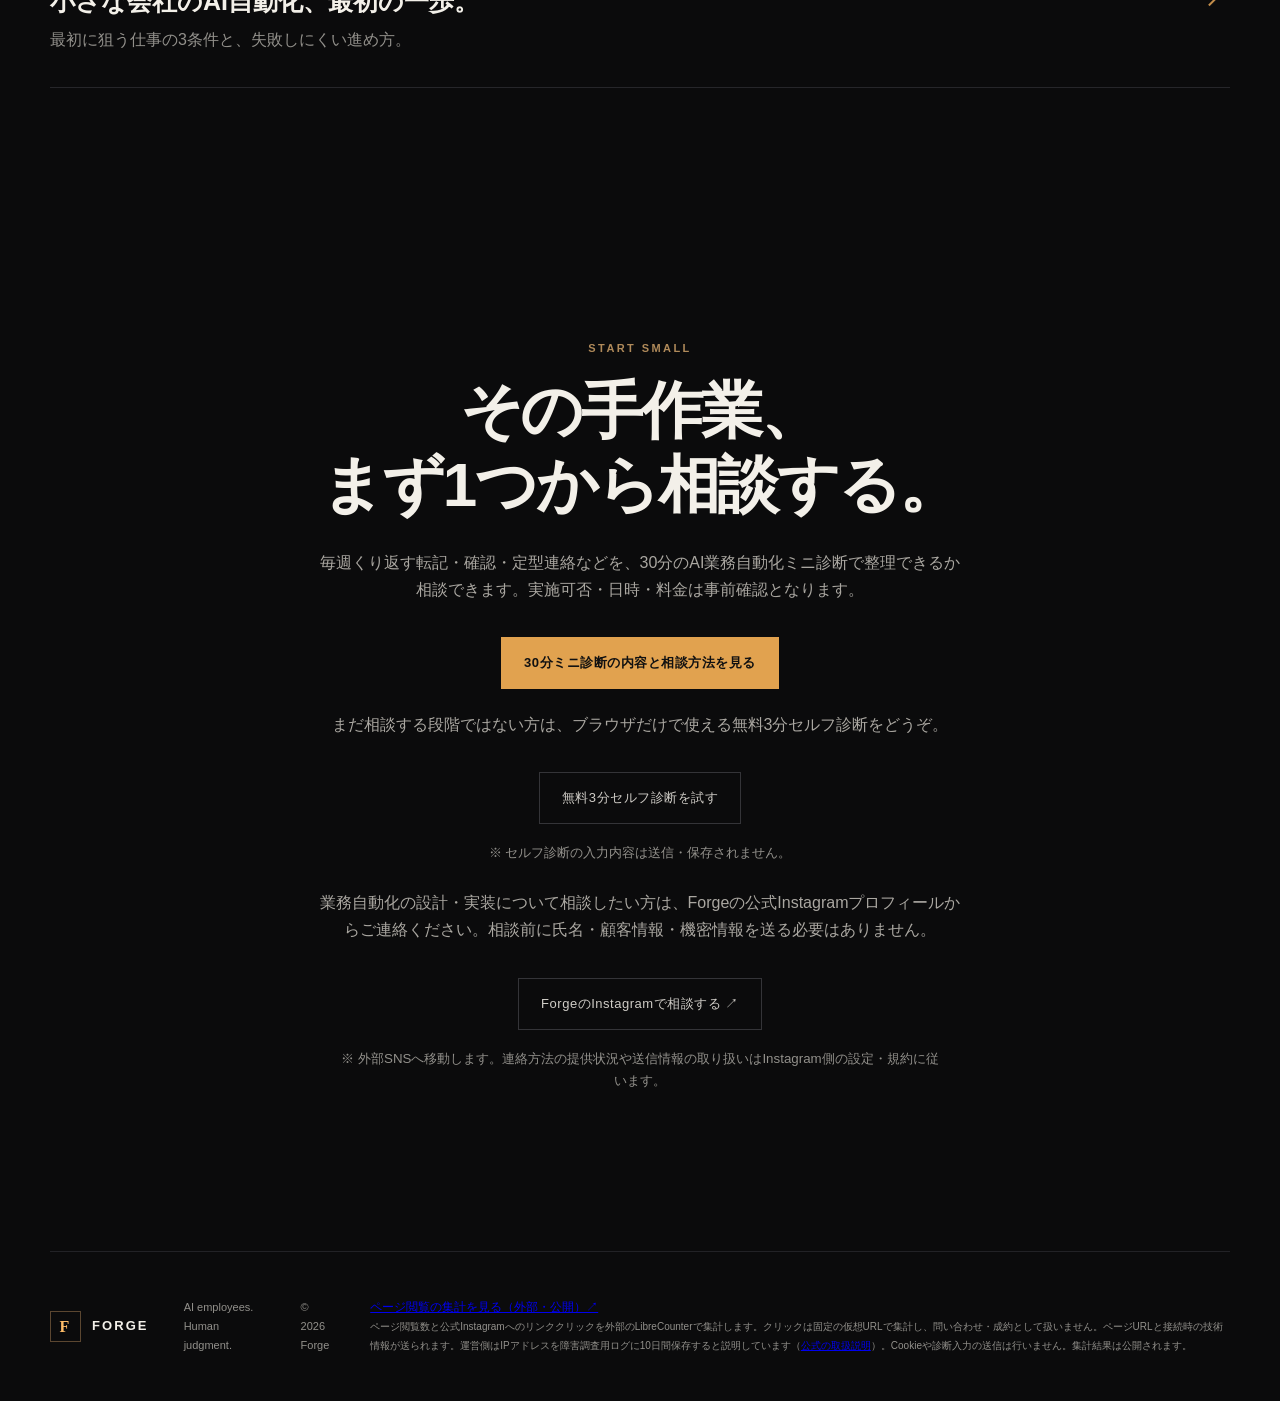
==== commit 241922ba: "Publish focused Agentforce web deployment checklist for EXP-002" ====
--- a/index.html
+++ b/index.html
@@ -30,7 +30,7 @@
     <section class="statement wrap"><p class="kicker">OUR PRINCIPLE</p><h2>AIを入れることが目的じゃない。<br>面倒な仕事を、<span>減らすこと</span>が目的。</h2><p>ツールありきではなく、まず「どこで時間が消えているか」を見ます。自動化する価値が薄ければ、無理に作りません。</p></section>
     <section id="services" class="section wrap"><div class="section-head"><p class="kicker">SERVICES</p><h2>小さく始めて、効くところだけ伸ばす。</h2></div><div class="cards"><article><span>01</span><h3>AI業務設計</h3><p>日々の作業を分解し、AIに任せる部分と人が判断する部分を整理。最初の一歩を具体化します。</p><small>Workflow audit / AI design</small></article><article><span>02</span><h3>業務自動化</h3><p>定型文、情報整理、通知、データ処理など、反復作業を既存ツールとAIでつなぎます。</p><small>Automation / Integration</small></article><article><span>03</span><h3>AIコンテンツ運用</h3><p>記事・SNS・クリエイティブ制作の流れを設計し、作るだけで終わらない運用へつなげます。</p><small>Content ops / AI creative</small></article></div><p style="margin-top:30px"><a class="nav-cta" href="automation-consultation.html">業務自動化の相談内容・進め方を見る →</a></p></section>
     <section id="process" class="section process"><div class="wrap"><div class="section-head"><p class="kicker">PROCESS</p><h2>いきなり大きく作らない。</h2></div><ol><li><b>01</b><div><h3>見つける</h3><p>時間がかかる、頻度が高い、判断が少ない作業を探します。</p></div></li><li><b>02</b><div><h3>試す</h3><p>最小構成で試し、実際に負担が減るかを確かめます。</p></div></li><li><b>03</b><div><h3>残す</h3><p>効果があるものだけ運用に組み込み、必要なら次の自動化へ進みます。</p></div></li></ol></div></section>
-    <section class="journal wrap section"><div class="section-head"><p class="kicker">JOURNAL</p><h2>AIを仕事に入れるための実践ノート。</h2></div><a class="article-link" href="blog/ai-automation-outsourcing-brief-template.html"><div><span>2026.10.25 · AI OPERATIONS</span><h3>AI業務自動化を外注する前に。依頼書の8項目とひな形。</h3><p>見積もり前に整理する8項目と、機密情報を送らずに使える相談用テンプレート。</p></div><b>↗</b></a><a class="article-link" href="blog/customer-support-ai-automation-checklist.html"><div><span>2026.10.23 · AI OPERATIONS</span><h3>問い合わせ対応をAIで自動化する前の7つのチェックリスト。</h3><p>FAQの回答範囲、有人引き継ぎ、個人情報を安全に設計するための実務ガイド。</p></div><b>↗</b></a><a class="article-link" href="blog/spreadsheet-data-entry-automation-checklist.html"><div><span>2026.10.11 · AI OPERATIONS</span><h3>Excel・スプレッドシートの転記を自動化する前のチェックリスト。</h3><p>重複登録・例外・権限・復旧まで、安全に始める7つの確認項目。</p></div><b>↗</b></a><a class="article-link" href="blog/generative-ai-small-business-security-checklist.html"><div><span>2026.10.01 · AI OPERATIONS</span><h3>生成AIを業務で使う前に、決めたい5つのルール。</h3><p>情報漏えいと誤回答を避けながら、小さく安全に始めるための実務チェック。</p></div><b>↗</b></a><a class="article-link" href="blog/ai-automation-cost-roi.html"><div><span>2026.09.27 · AI OPERATIONS</span><h3>AI自動化はいくらまでなら得？費用対効果の考え方。</h3><p>削減時間と運用コストから、自動化すべきかを判断する。</p></div><b>↗</b></a><a class="article-link" href="blog/ai-automation-small-business-start.html"><div><span>2026.09.27 · AI OPERATIONS</span><h3>小さな会社のAI自動化、最初の一歩。</h3><p>最初に狙う仕事の3条件と、失敗しにくい進め方。</p></div><b>↗</b></a></section>
+    <section class="journal wrap section"><div class="section-head"><p class="kicker">JOURNAL</p><h2>AIを仕事に入れるための実践ノート。</h2></div><a class="article-link" href="blog/agentforce-service-agent-web-deployment-checklist.html"><div><span>2026.10.25 · AI OPERATIONS</span><h3>Agentforce Service AgentをWeb公開する前の6つの確認項目。</h3><p>チャネル、回答根拠、有人引き継ぎ、権限と失敗系テストの実務チェック。</p></div><b>↗</b></a><a class="article-link" href="blog/ai-automation-outsourcing-brief-template.html"><div><span>2026.10.25 · AI OPERATIONS</span><h3>AI業務自動化を外注する前に。依頼書の8項目とひな形。</h3><p>見積もり前に整理する8項目と、機密情報を送らずに使える相談用テンプレート。</p></div><b>↗</b></a><a class="article-link" href="blog/customer-support-ai-automation-checklist.html"><div><span>2026.10.23 · AI OPERATIONS</span><h3>問い合わせ対応をAIで自動化する前の7つのチェックリスト。</h3><p>FAQの回答範囲、有人引き継ぎ、個人情報を安全に設計するための実務ガイド。</p></div><b>↗</b></a><a class="article-link" href="blog/spreadsheet-data-entry-automation-checklist.html"><div><span>2026.10.11 · AI OPERATIONS</span><h3>Excel・スプレッドシートの転記を自動化する前のチェックリスト。</h3><p>重複登録・例外・権限・復旧まで、安全に始める7つの確認項目。</p></div><b>↗</b></a><a class="article-link" href="blog/generative-ai-small-business-security-checklist.html"><div><span>2026.10.01 · AI OPERATIONS</span><h3>生成AIを業務で使う前に、決めたい5つのルール。</h3><p>情報漏えいと誤回答を避けながら、小さく安全に始めるための実務チェック。</p></div><b>↗</b></a><a class="article-link" href="blog/ai-automation-cost-roi.html"><div><span>2026.09.27 · AI OPERATIONS</span><h3>AI自動化はいくらまでなら得？費用対効果の考え方。</h3><p>削減時間と運用コストから、自動化すべきかを判断する。</p></div><b>↗</b></a><a class="article-link" href="blog/ai-automation-small-business-start.html"><div><span>2026.09.27 · AI OPERATIONS</span><h3>小さな会社のAI自動化、最初の一歩。</h3><p>最初に狙う仕事の3条件と、失敗しにくい進め方。</p></div><b>↗</b></a></section>
     <section id="contact" class="contact wrap"><p class="kicker">START SMALL</p><h2>その手作業、<br>まず1つから相談する。</h2><p>毎週くり返す転記・確認・定型連絡などを、30分のAI業務自動化ミニ診断で整理できるか相談できます。実施可否・日時・料金は事前確認となります。</p><a class="button primary" href="automation-consultation.html">30分ミニ診断の内容と相談方法を見る</a><p style="margin-top:22px">まだ相談する段階ではない方は、ブラウザだけで使える無料3分セルフ診断をどうぞ。</p><a class="button ghost" href="ai-automation-audit.html">無料3分セルフ診断を試す</a><small>※ セルフ診断の入力内容は送信・保存されません。</small><p style="margin-top:24px">業務自動化の設計・実装について相談したい方は、Forgeの公式Instagramプロフィールからご連絡ください。相談前に氏名・顧客情報・機密情報を送る必要はありません。</p><a data-forge-instagram-outbound="home" class="button ghost" href="https://www.instagram.com/theforgejp/" target="_blank" rel="noopener noreferrer" aria-label="Forge公式Instagramプロフィールを開く（外部サイト）">ForgeのInstagramで相談する ↗</a><small>※ 外部SNSへ移動します。連絡方法の提供状況や送信情報の取り扱いはInstagram側の設定・規約に従います。</small></section>
   </main>
   <footer class="wrap"><div class="brand"><span class="mark">F</span>FORGE</div><p>AI employees. Human judgment.</p><p>© 2026 Forge</p><p style="font-size:12px;line-height:1.6"><a href="https://librecounter.org/gtakanowork-pixel.github.io/show" target="_blank" rel="noopener noreferrer">ページ閲覧の集計を見る（外部・公開）↗</a><br><small>ページ閲覧数と公式Instagramへのリンククリックを外部のLibreCounterで集計します。クリックは固定の仮想URLで集計し、問い合わせ・成約として扱いません。ページURLと接続時の技術情報が送られます。運営側はIPアドレスを障害調査用ログに10日間保存すると説明しています（<a href="https://github.com/alexfernandez/librecounter/blob/main/doc/tracking.md" target="_blank" rel="noopener noreferrer">公式の取扱説明</a>）。Cookieや診断入力の送信は行いません。集計結果は公開されます。</small><script>fetch("https://librecounter.org/count?url=https%3A%2F%2Fgtakanowork-pixel.github.io%2Fforge-site%2F",{method:"GET",mode:"no-cors",credentials:"omit",referrerPolicy:"no-referrer",cache:"no-store"}).catch(()=>{});</script></p></footer>
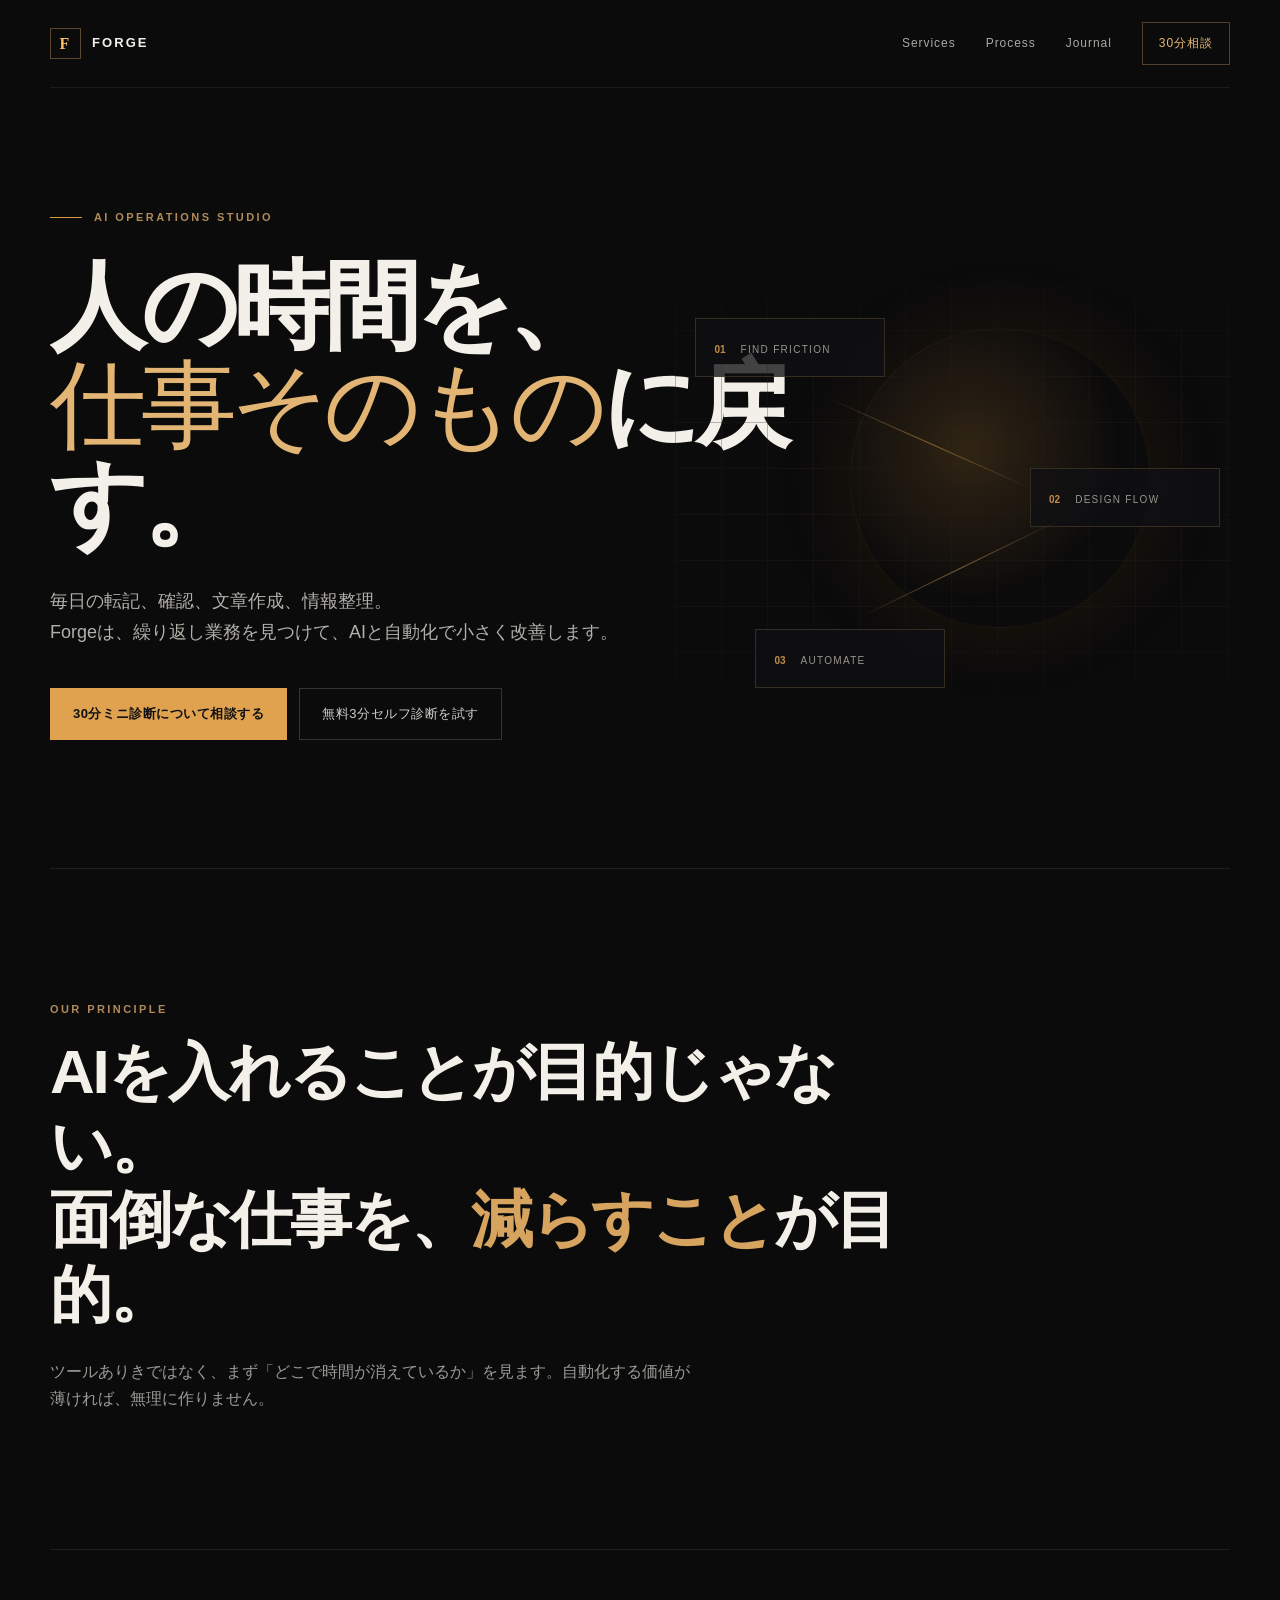
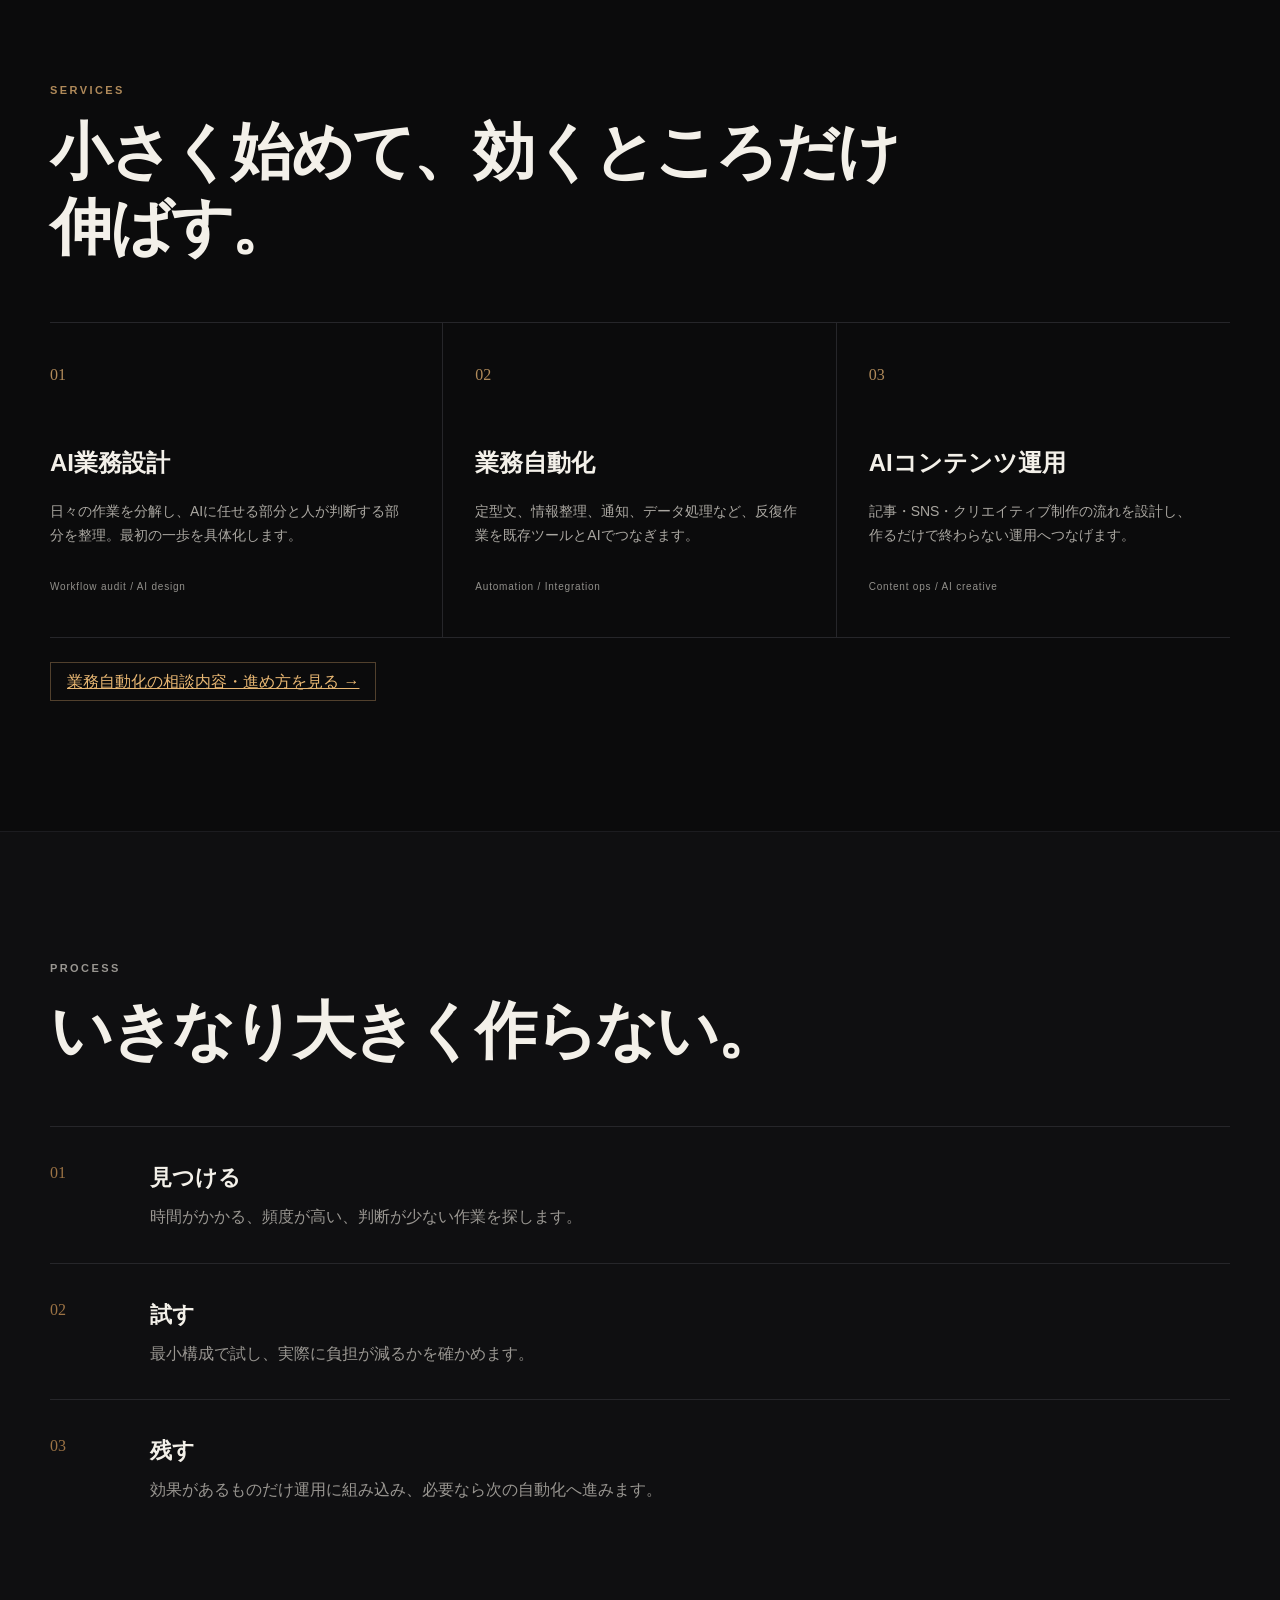
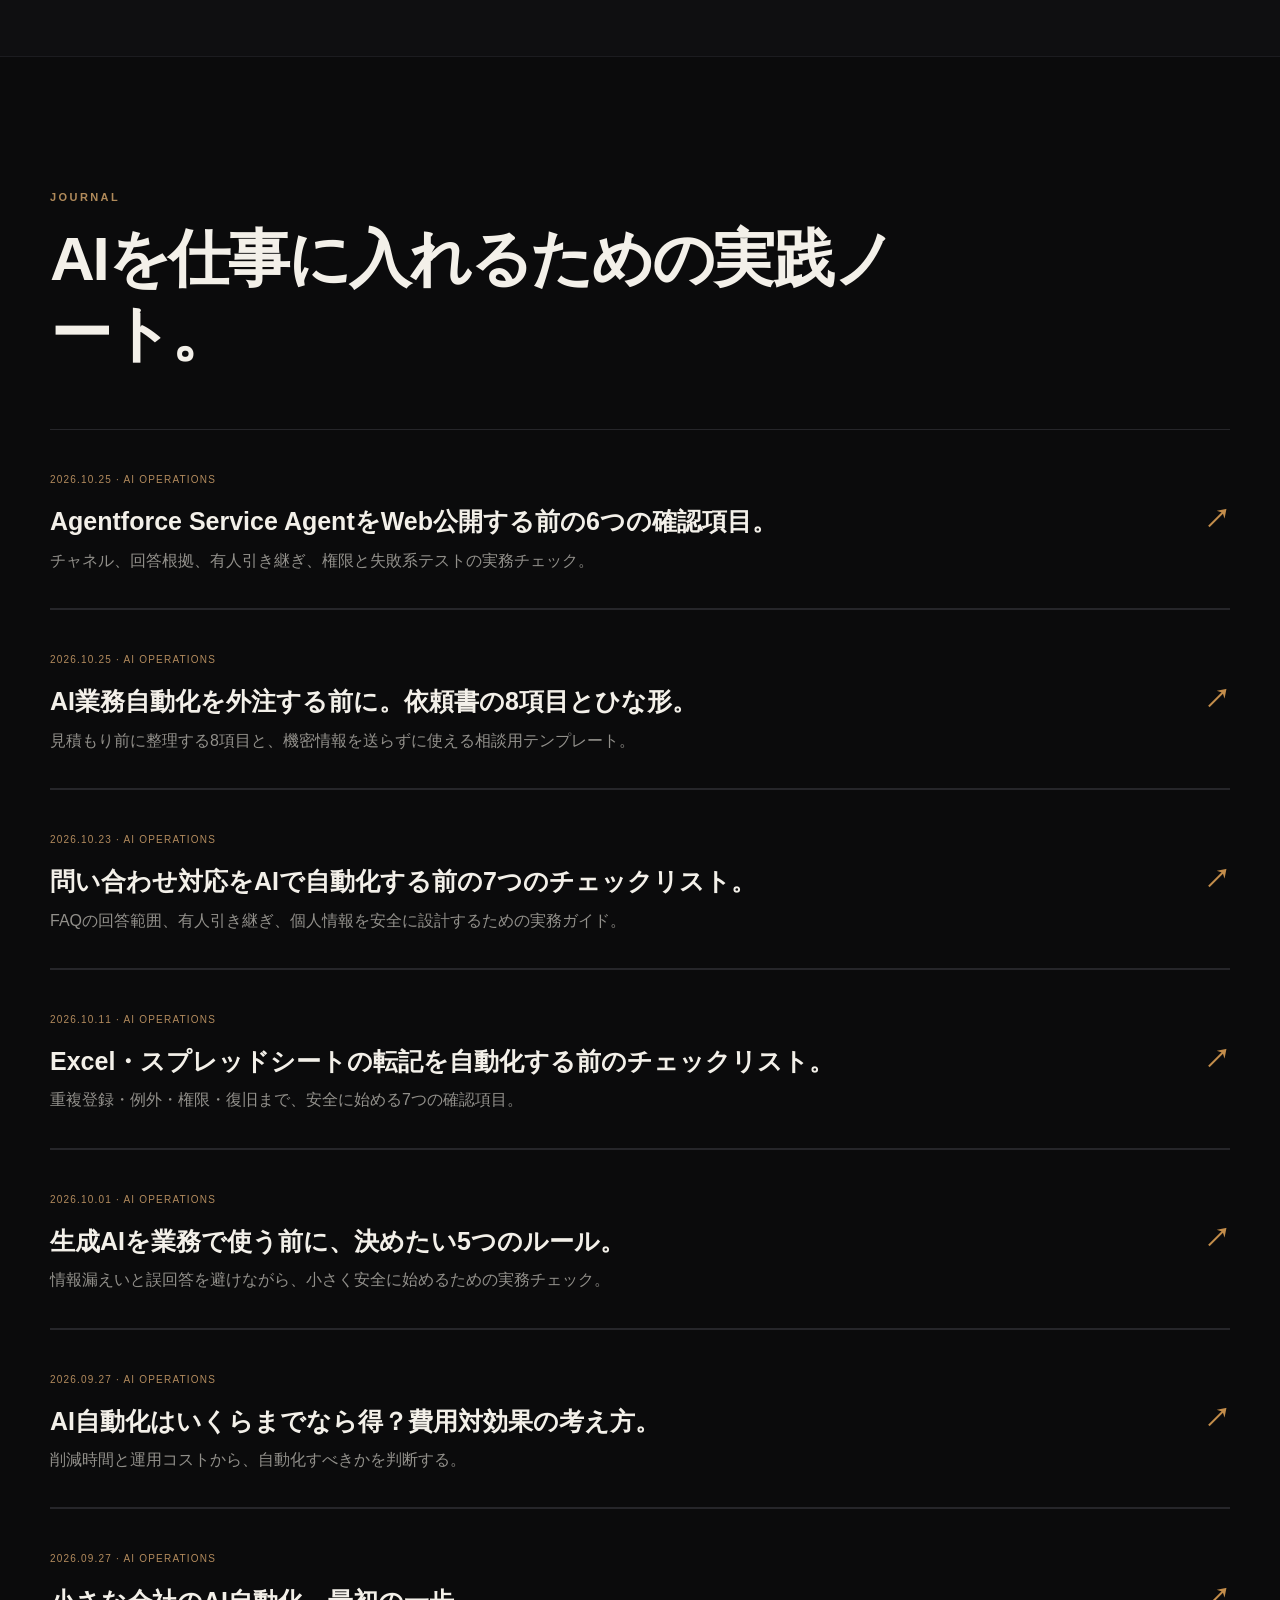
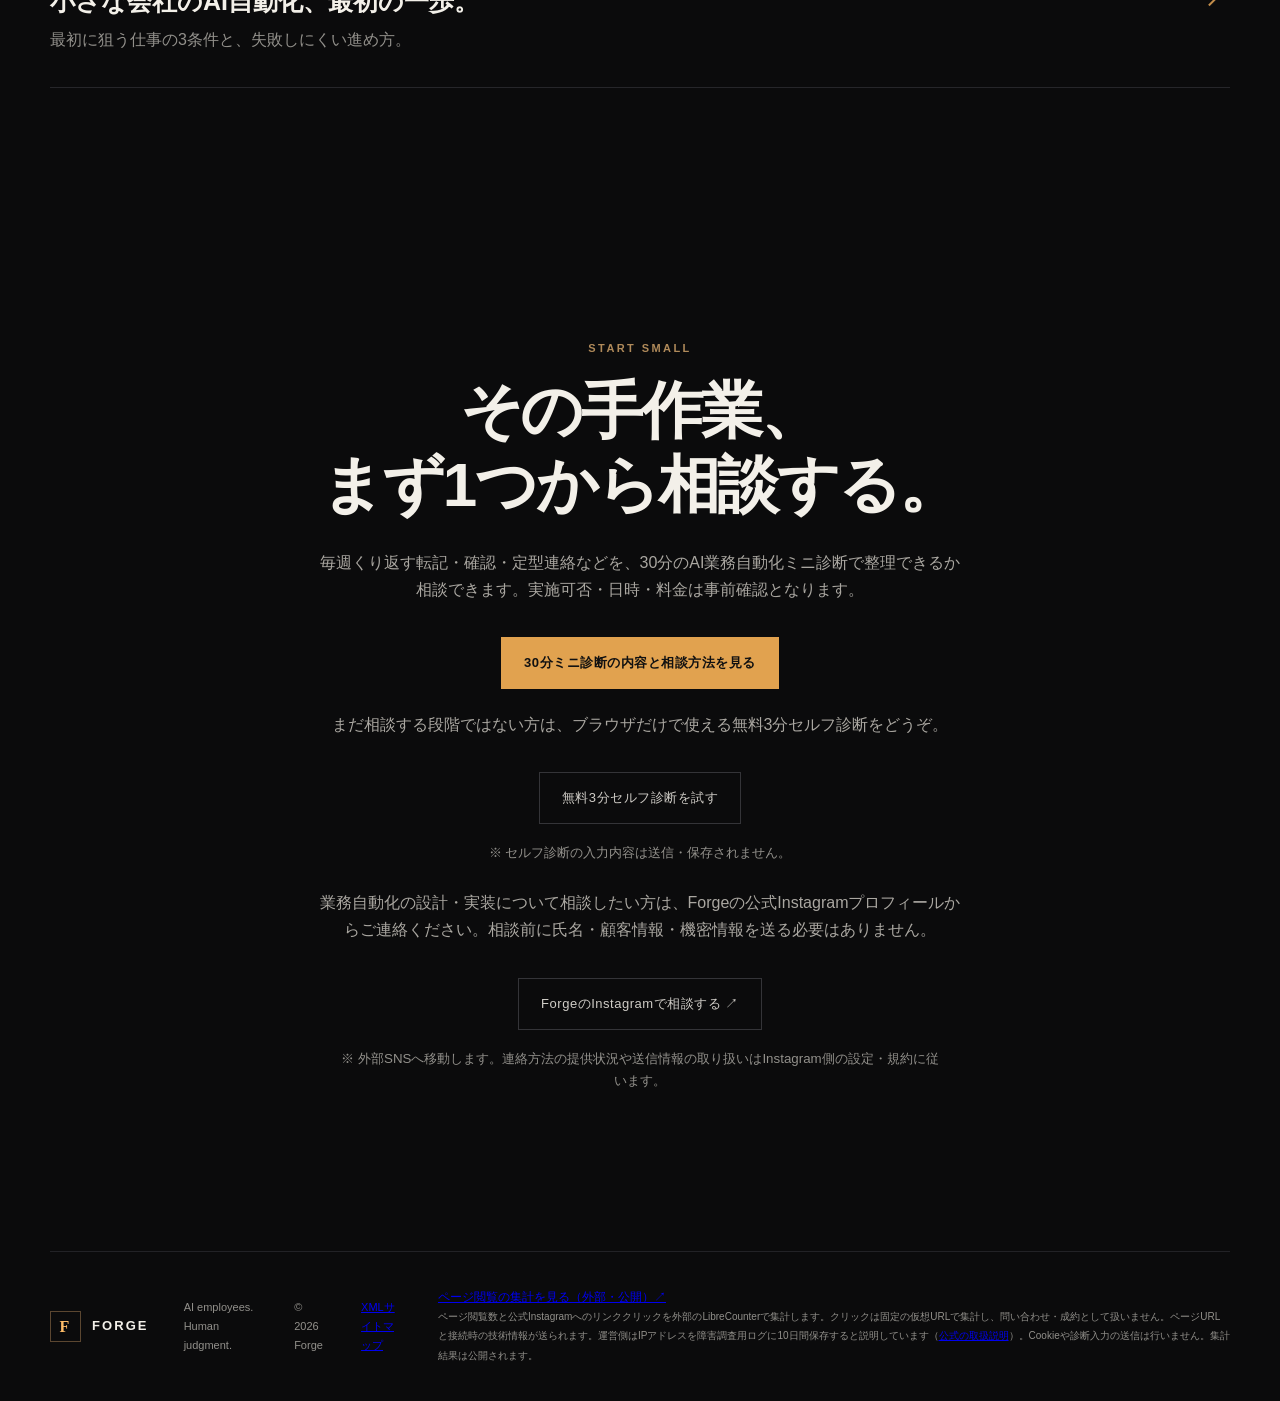
==== commit 92b0e91f: "Expose XML sitemap from project Pages homepage for crawler discovery" ====
--- a/index.html
+++ b/index.html
@@ -33,5 +33,5 @@
     <section class="journal wrap section"><div class="section-head"><p class="kicker">JOURNAL</p><h2>AIを仕事に入れるための実践ノート。</h2></div><a class="article-link" href="blog/agentforce-service-agent-web-deployment-checklist.html"><div><span>2026.10.25 · AI OPERATIONS</span><h3>Agentforce Service AgentをWeb公開する前の6つの確認項目。</h3><p>チャネル、回答根拠、有人引き継ぎ、権限と失敗系テストの実務チェック。</p></div><b>↗</b></a><a class="article-link" href="blog/ai-automation-outsourcing-brief-template.html"><div><span>2026.10.25 · AI OPERATIONS</span><h3>AI業務自動化を外注する前に。依頼書の8項目とひな形。</h3><p>見積もり前に整理する8項目と、機密情報を送らずに使える相談用テンプレート。</p></div><b>↗</b></a><a class="article-link" href="blog/customer-support-ai-automation-checklist.html"><div><span>2026.10.23 · AI OPERATIONS</span><h3>問い合わせ対応をAIで自動化する前の7つのチェックリスト。</h3><p>FAQの回答範囲、有人引き継ぎ、個人情報を安全に設計するための実務ガイド。</p></div><b>↗</b></a><a class="article-link" href="blog/spreadsheet-data-entry-automation-checklist.html"><div><span>2026.10.11 · AI OPERATIONS</span><h3>Excel・スプレッドシートの転記を自動化する前のチェックリスト。</h3><p>重複登録・例外・権限・復旧まで、安全に始める7つの確認項目。</p></div><b>↗</b></a><a class="article-link" href="blog/generative-ai-small-business-security-checklist.html"><div><span>2026.10.01 · AI OPERATIONS</span><h3>生成AIを業務で使う前に、決めたい5つのルール。</h3><p>情報漏えいと誤回答を避けながら、小さく安全に始めるための実務チェック。</p></div><b>↗</b></a><a class="article-link" href="blog/ai-automation-cost-roi.html"><div><span>2026.09.27 · AI OPERATIONS</span><h3>AI自動化はいくらまでなら得？費用対効果の考え方。</h3><p>削減時間と運用コストから、自動化すべきかを判断する。</p></div><b>↗</b></a><a class="article-link" href="blog/ai-automation-small-business-start.html"><div><span>2026.09.27 · AI OPERATIONS</span><h3>小さな会社のAI自動化、最初の一歩。</h3><p>最初に狙う仕事の3条件と、失敗しにくい進め方。</p></div><b>↗</b></a></section>
     <section id="contact" class="contact wrap"><p class="kicker">START SMALL</p><h2>その手作業、<br>まず1つから相談する。</h2><p>毎週くり返す転記・確認・定型連絡などを、30分のAI業務自動化ミニ診断で整理できるか相談できます。実施可否・日時・料金は事前確認となります。</p><a class="button primary" href="automation-consultation.html">30分ミニ診断の内容と相談方法を見る</a><p style="margin-top:22px">まだ相談する段階ではない方は、ブラウザだけで使える無料3分セルフ診断をどうぞ。</p><a class="button ghost" href="ai-automation-audit.html">無料3分セルフ診断を試す</a><small>※ セルフ診断の入力内容は送信・保存されません。</small><p style="margin-top:24px">業務自動化の設計・実装について相談したい方は、Forgeの公式Instagramプロフィールからご連絡ください。相談前に氏名・顧客情報・機密情報を送る必要はありません。</p><a data-forge-instagram-outbound="home" class="button ghost" href="https://www.instagram.com/theforgejp/" target="_blank" rel="noopener noreferrer" aria-label="Forge公式Instagramプロフィールを開く（外部サイト）">ForgeのInstagramで相談する ↗</a><small>※ 外部SNSへ移動します。連絡方法の提供状況や送信情報の取り扱いはInstagram側の設定・規約に従います。</small></section>
   </main>
-  <footer class="wrap"><div class="brand"><span class="mark">F</span>FORGE</div><p>AI employees. Human judgment.</p><p>© 2026 Forge</p><p style="font-size:12px;line-height:1.6"><a href="https://librecounter.org/gtakanowork-pixel.github.io/show" target="_blank" rel="noopener noreferrer">ページ閲覧の集計を見る（外部・公開）↗</a><br><small>ページ閲覧数と公式Instagramへのリンククリックを外部のLibreCounterで集計します。クリックは固定の仮想URLで集計し、問い合わせ・成約として扱いません。ページURLと接続時の技術情報が送られます。運営側はIPアドレスを障害調査用ログに10日間保存すると説明しています（<a href="https://github.com/alexfernandez/librecounter/blob/main/doc/tracking.md" target="_blank" rel="noopener noreferrer">公式の取扱説明</a>）。Cookieや診断入力の送信は行いません。集計結果は公開されます。</small><script>fetch("https://librecounter.org/count?url=https%3A%2F%2Fgtakanowork-pixel.github.io%2Fforge-site%2F",{method:"GET",mode:"no-cors",credentials:"omit",referrerPolicy:"no-referrer",cache:"no-store"}).catch(()=>{});</script></p></footer>
+  <footer class="wrap"><div class="brand"><span class="mark">F</span>FORGE</div><p>AI employees. Human judgment.</p><p>© 2026 Forge</p><p><a href="sitemap.xml">XMLサイトマップ</a></p><p style="font-size:12px;line-height:1.6"><a href="https://librecounter.org/gtakanowork-pixel.github.io/show" target="_blank" rel="noopener noreferrer">ページ閲覧の集計を見る（外部・公開）↗</a><br><small>ページ閲覧数と公式Instagramへのリンククリックを外部のLibreCounterで集計します。クリックは固定の仮想URLで集計し、問い合わせ・成約として扱いません。ページURLと接続時の技術情報が送られます。運営側はIPアドレスを障害調査用ログに10日間保存すると説明しています（<a href="https://github.com/alexfernandez/librecounter/blob/main/doc/tracking.md" target="_blank" rel="noopener noreferrer">公式の取扱説明</a>）。Cookieや診断入力の送信は行いません。集計結果は公開されます。</small><script>fetch("https://librecounter.org/count?url=https%3A%2F%2Fgtakanowork-pixel.github.io%2Fforge-site%2F",{method:"GET",mode:"no-cors",credentials:"omit",referrerPolicy:"no-referrer",cache:"no-store"}).catch(()=>{});</script></p></footer>
 <script src="assets/consultation-click.js" defer></script></body></html>
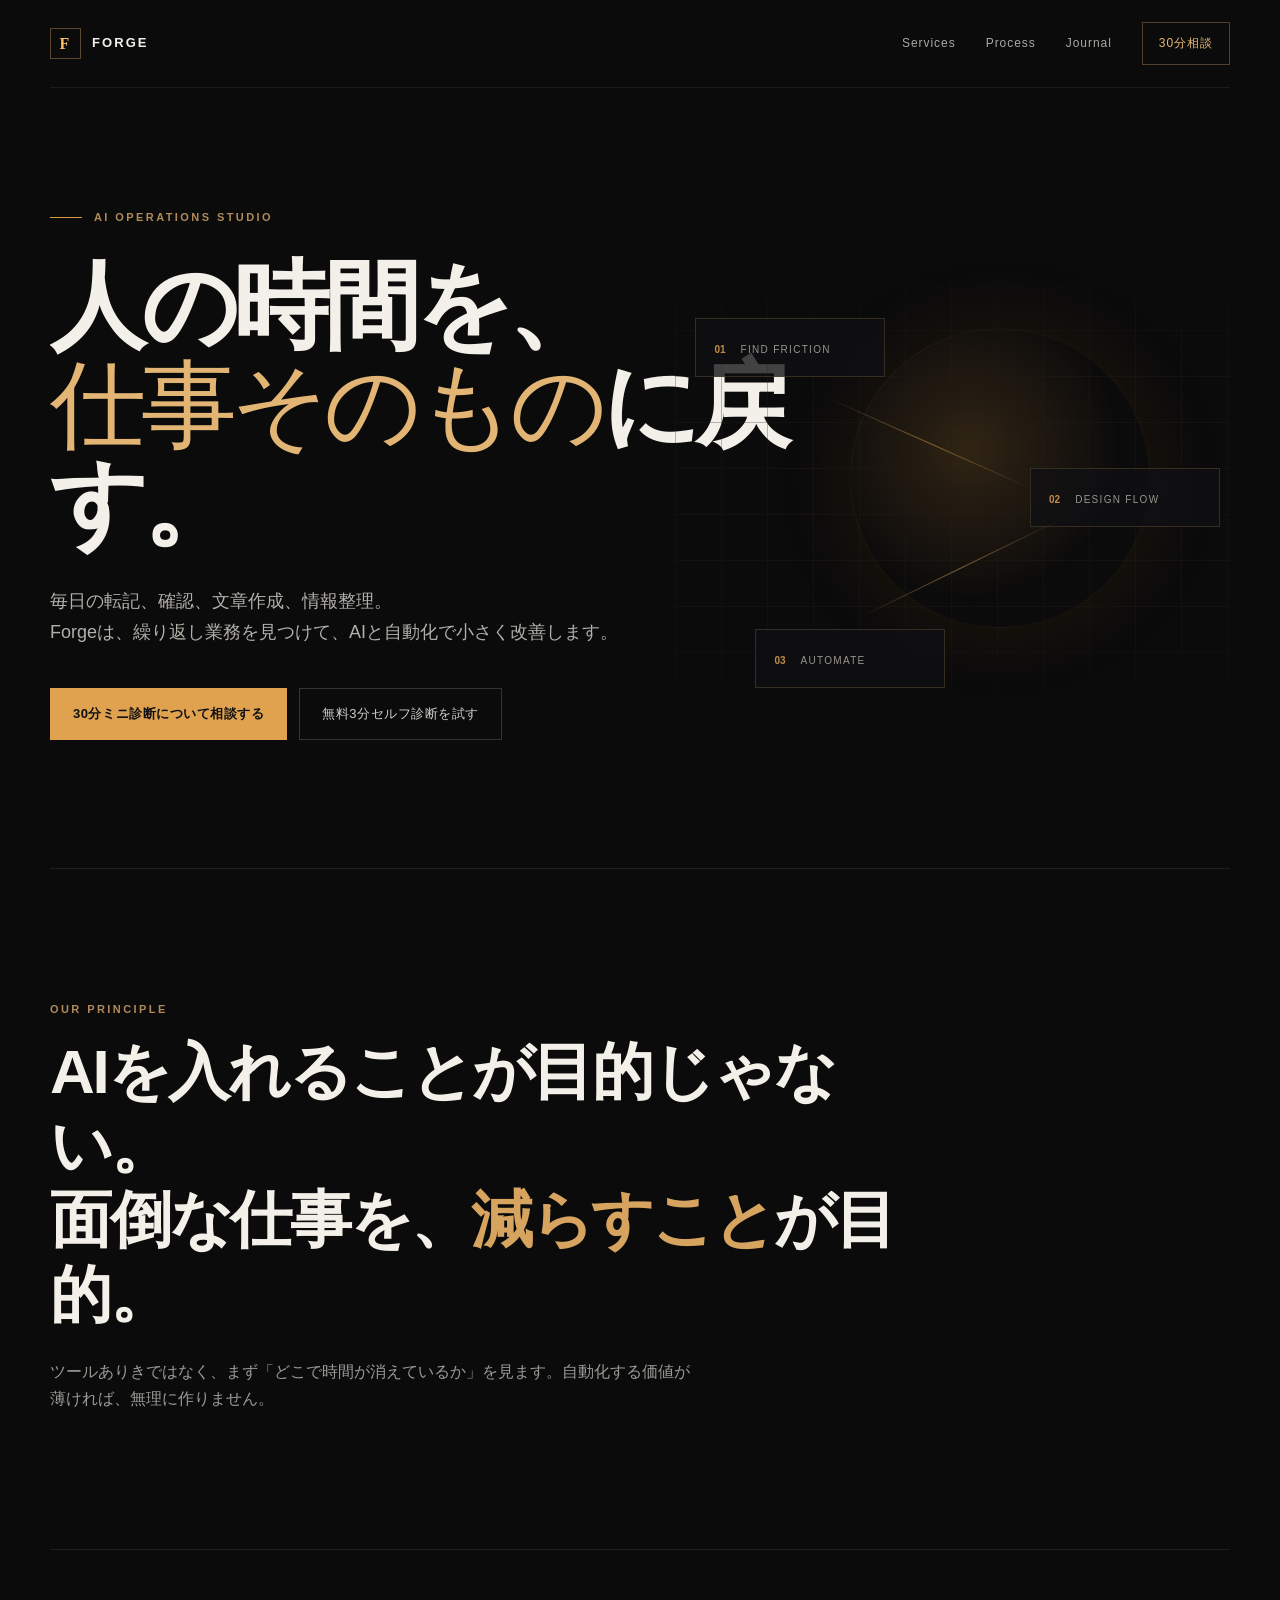
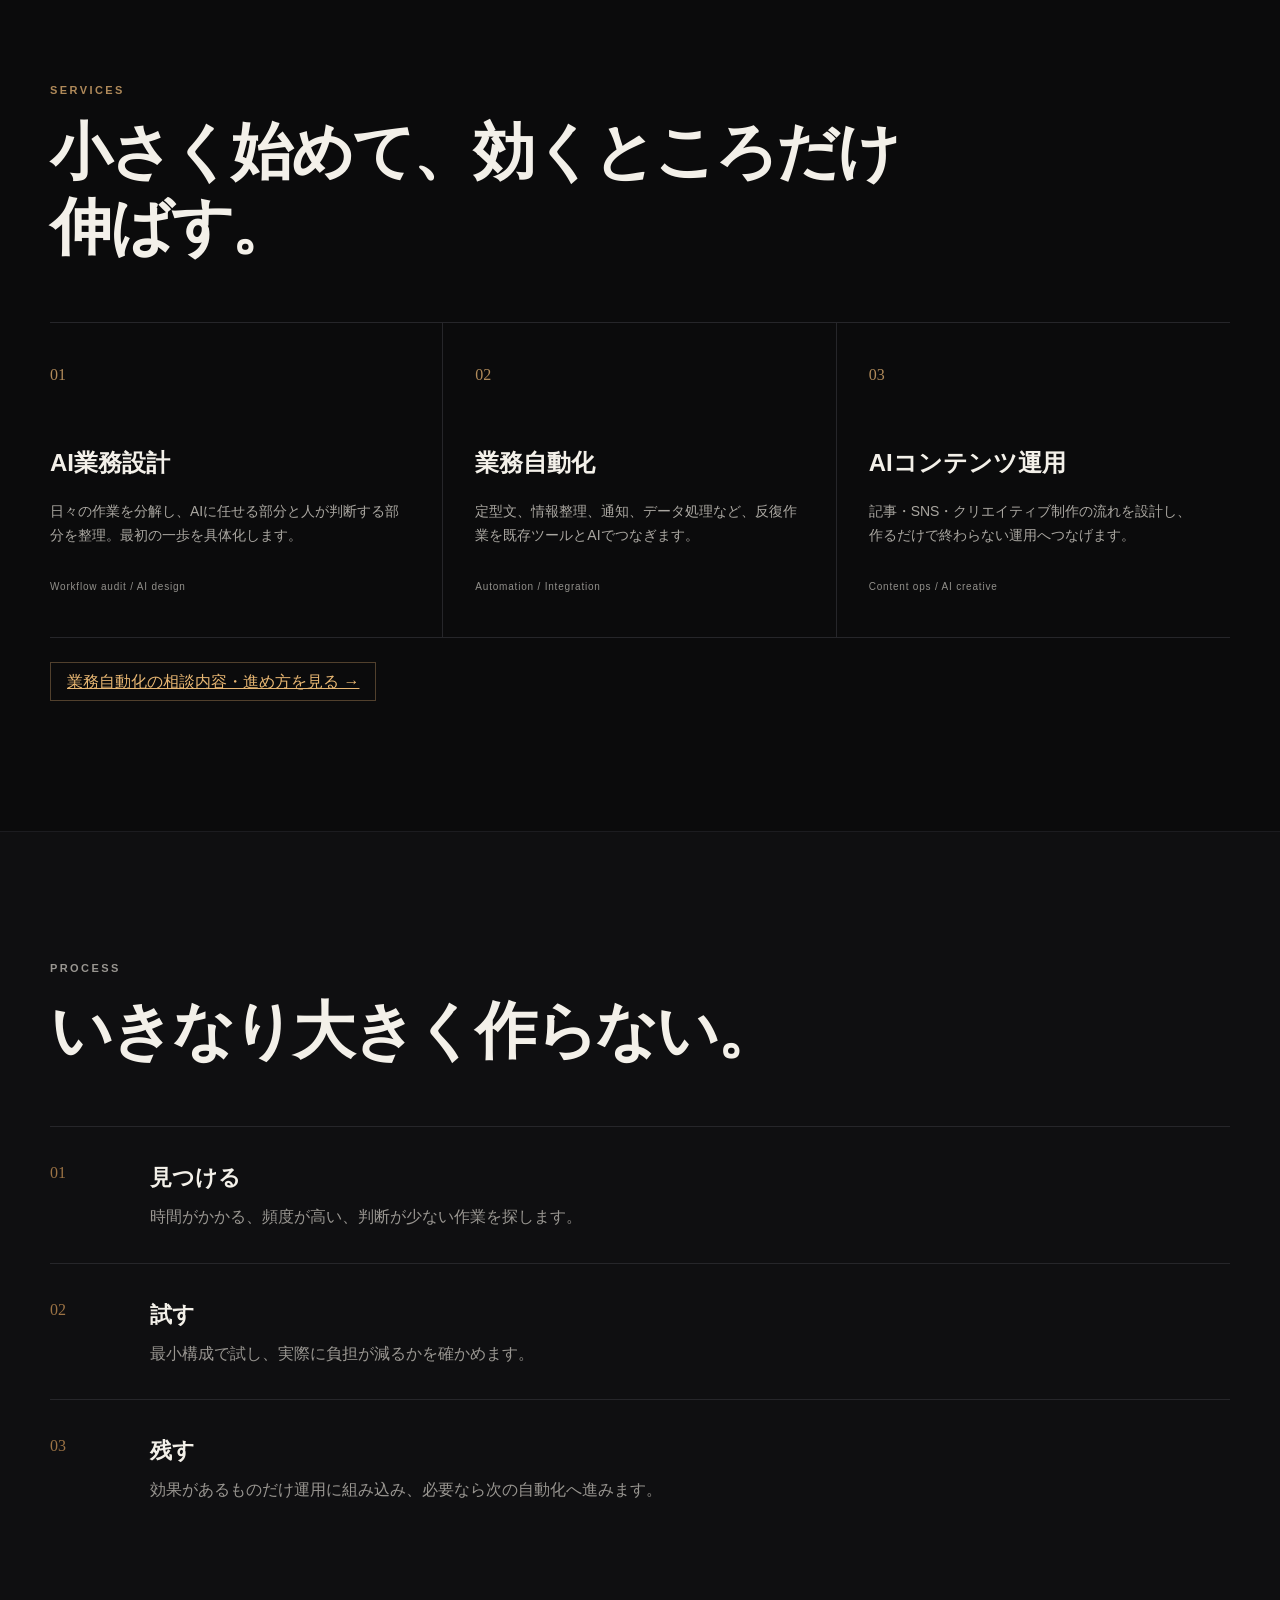
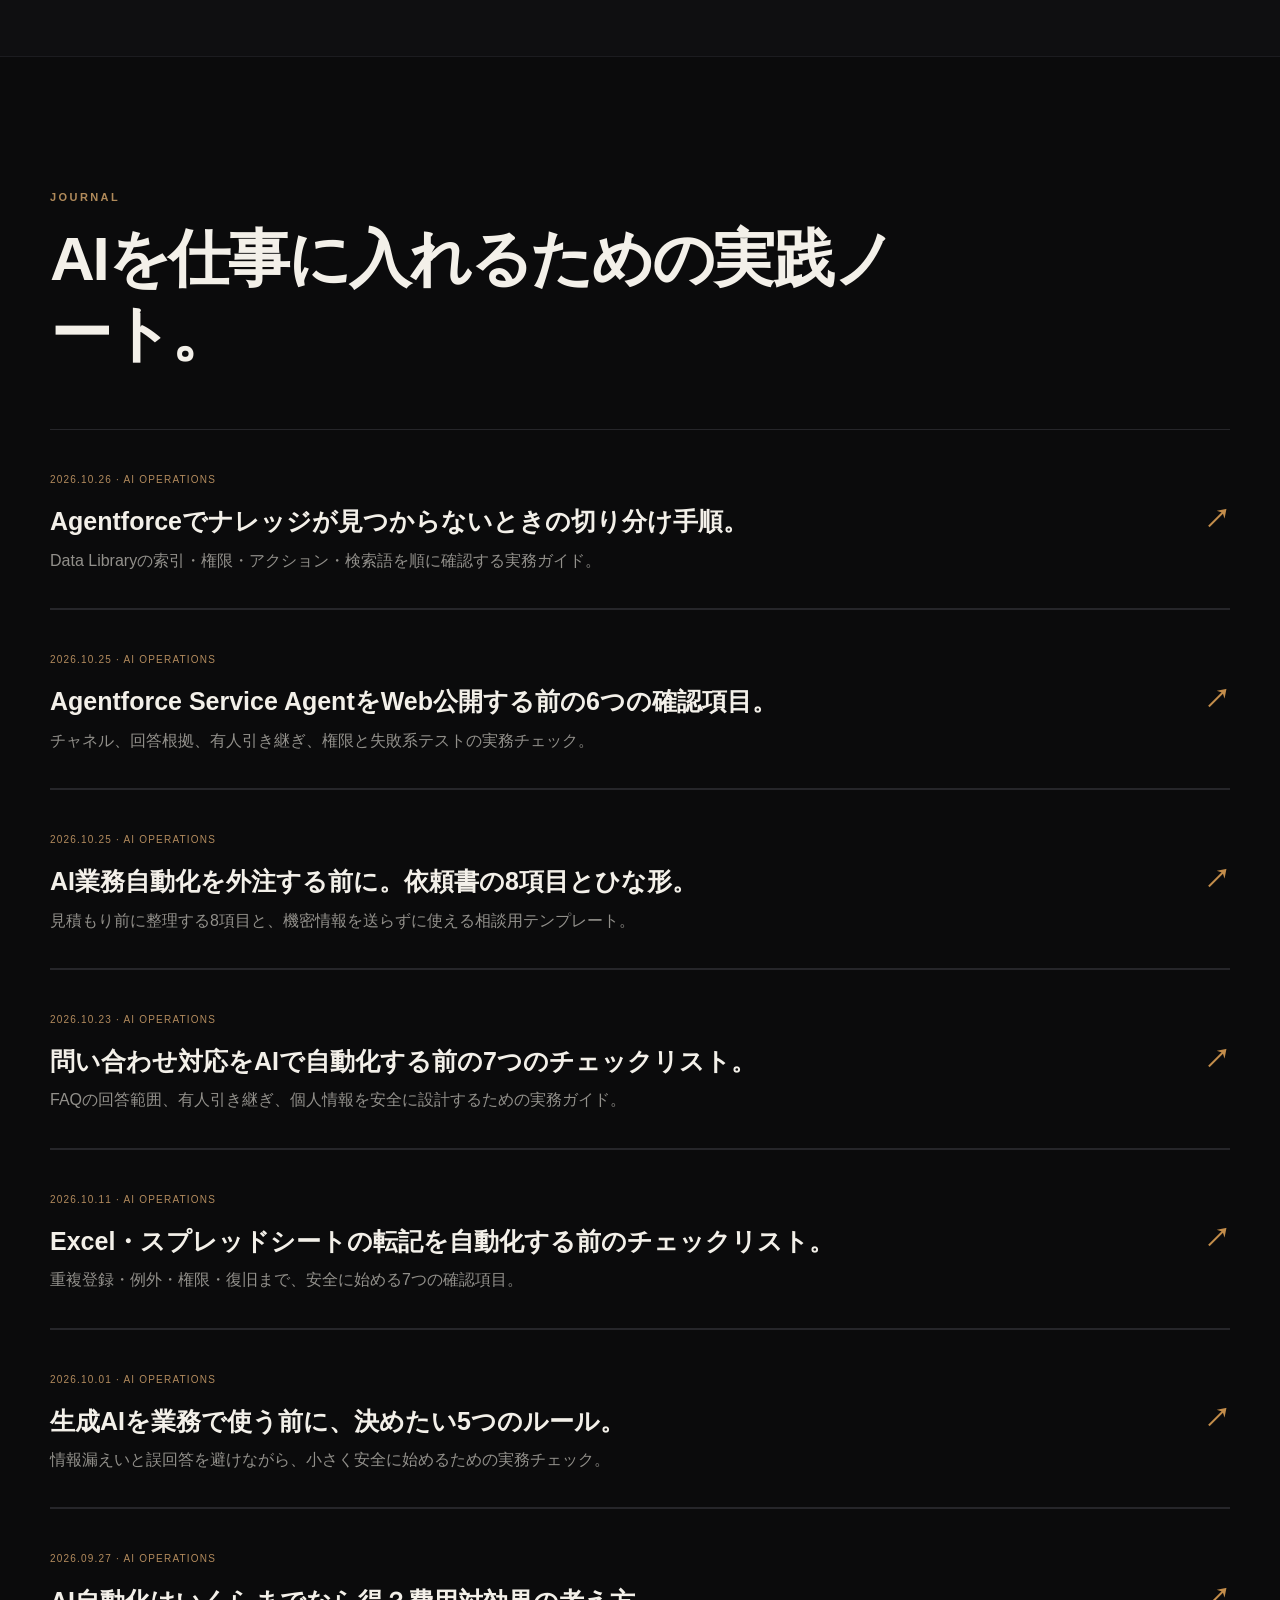
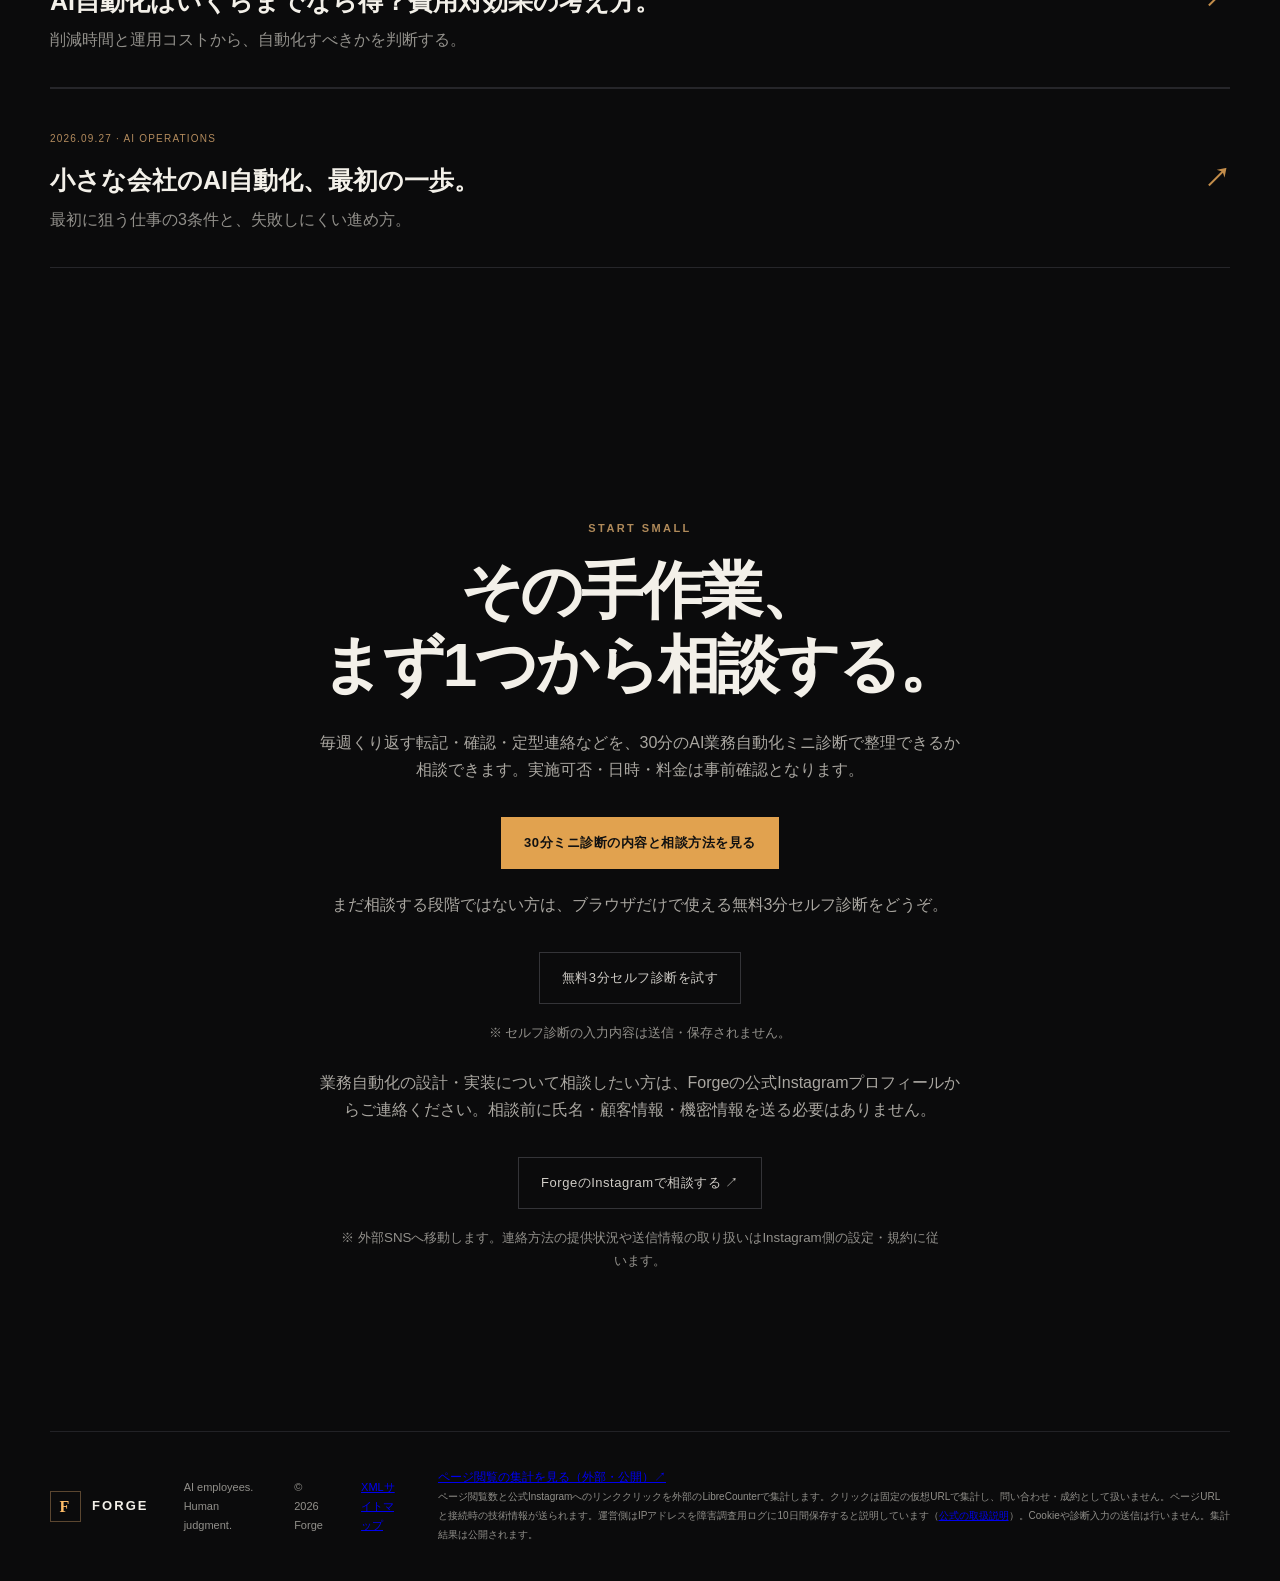
==== commit 3b876050: "EXP-002: feature latest Agentforce troubleshooting guide on homepage" ====
--- a/index.html
+++ b/index.html
@@ -30,7 +30,7 @@
     <section class="statement wrap"><p class="kicker">OUR PRINCIPLE</p><h2>AIを入れることが目的じゃない。<br>面倒な仕事を、<span>減らすこと</span>が目的。</h2><p>ツールありきではなく、まず「どこで時間が消えているか」を見ます。自動化する価値が薄ければ、無理に作りません。</p></section>
     <section id="services" class="section wrap"><div class="section-head"><p class="kicker">SERVICES</p><h2>小さく始めて、効くところだけ伸ばす。</h2></div><div class="cards"><article><span>01</span><h3>AI業務設計</h3><p>日々の作業を分解し、AIに任せる部分と人が判断する部分を整理。最初の一歩を具体化します。</p><small>Workflow audit / AI design</small></article><article><span>02</span><h3>業務自動化</h3><p>定型文、情報整理、通知、データ処理など、反復作業を既存ツールとAIでつなぎます。</p><small>Automation / Integration</small></article><article><span>03</span><h3>AIコンテンツ運用</h3><p>記事・SNS・クリエイティブ制作の流れを設計し、作るだけで終わらない運用へつなげます。</p><small>Content ops / AI creative</small></article></div><p style="margin-top:30px"><a class="nav-cta" href="automation-consultation.html">業務自動化の相談内容・進め方を見る →</a></p></section>
     <section id="process" class="section process"><div class="wrap"><div class="section-head"><p class="kicker">PROCESS</p><h2>いきなり大きく作らない。</h2></div><ol><li><b>01</b><div><h3>見つける</h3><p>時間がかかる、頻度が高い、判断が少ない作業を探します。</p></div></li><li><b>02</b><div><h3>試す</h3><p>最小構成で試し、実際に負担が減るかを確かめます。</p></div></li><li><b>03</b><div><h3>残す</h3><p>効果があるものだけ運用に組み込み、必要なら次の自動化へ進みます。</p></div></li></ol></div></section>
-    <section class="journal wrap section"><div class="section-head"><p class="kicker">JOURNAL</p><h2>AIを仕事に入れるための実践ノート。</h2></div><a class="article-link" href="blog/agentforce-service-agent-web-deployment-checklist.html"><div><span>2026.10.25 · AI OPERATIONS</span><h3>Agentforce Service AgentをWeb公開する前の6つの確認項目。</h3><p>チャネル、回答根拠、有人引き継ぎ、権限と失敗系テストの実務チェック。</p></div><b>↗</b></a><a class="article-link" href="blog/ai-automation-outsourcing-brief-template.html"><div><span>2026.10.25 · AI OPERATIONS</span><h3>AI業務自動化を外注する前に。依頼書の8項目とひな形。</h3><p>見積もり前に整理する8項目と、機密情報を送らずに使える相談用テンプレート。</p></div><b>↗</b></a><a class="article-link" href="blog/customer-support-ai-automation-checklist.html"><div><span>2026.10.23 · AI OPERATIONS</span><h3>問い合わせ対応をAIで自動化する前の7つのチェックリスト。</h3><p>FAQの回答範囲、有人引き継ぎ、個人情報を安全に設計するための実務ガイド。</p></div><b>↗</b></a><a class="article-link" href="blog/spreadsheet-data-entry-automation-checklist.html"><div><span>2026.10.11 · AI OPERATIONS</span><h3>Excel・スプレッドシートの転記を自動化する前のチェックリスト。</h3><p>重複登録・例外・権限・復旧まで、安全に始める7つの確認項目。</p></div><b>↗</b></a><a class="article-link" href="blog/generative-ai-small-business-security-checklist.html"><div><span>2026.10.01 · AI OPERATIONS</span><h3>生成AIを業務で使う前に、決めたい5つのルール。</h3><p>情報漏えいと誤回答を避けながら、小さく安全に始めるための実務チェック。</p></div><b>↗</b></a><a class="article-link" href="blog/ai-automation-cost-roi.html"><div><span>2026.09.27 · AI OPERATIONS</span><h3>AI自動化はいくらまでなら得？費用対効果の考え方。</h3><p>削減時間と運用コストから、自動化すべきかを判断する。</p></div><b>↗</b></a><a class="article-link" href="blog/ai-automation-small-business-start.html"><div><span>2026.09.27 · AI OPERATIONS</span><h3>小さな会社のAI自動化、最初の一歩。</h3><p>最初に狙う仕事の3条件と、失敗しにくい進め方。</p></div><b>↗</b></a></section>
+    <section class="journal wrap section"><div class="section-head"><p class="kicker">JOURNAL</p><h2>AIを仕事に入れるための実践ノート。</h2></div><a class="article-link" href="blog/agentforce-knowledge-not-found-troubleshooting.html"><div><span>2026.10.26 · AI OPERATIONS</span><h3>Agentforceでナレッジが見つからないときの切り分け手順。</h3><p>Data Libraryの索引・権限・アクション・検索語を順に確認する実務ガイド。</p></div><b>↗</b></a><a class="article-link" href="blog/agentforce-service-agent-web-deployment-checklist.html"><div><span>2026.10.25 · AI OPERATIONS</span><h3>Agentforce Service AgentをWeb公開する前の6つの確認項目。</h3><p>チャネル、回答根拠、有人引き継ぎ、権限と失敗系テストの実務チェック。</p></div><b>↗</b></a><a class="article-link" href="blog/ai-automation-outsourcing-brief-template.html"><div><span>2026.10.25 · AI OPERATIONS</span><h3>AI業務自動化を外注する前に。依頼書の8項目とひな形。</h3><p>見積もり前に整理する8項目と、機密情報を送らずに使える相談用テンプレート。</p></div><b>↗</b></a><a class="article-link" href="blog/customer-support-ai-automation-checklist.html"><div><span>2026.10.23 · AI OPERATIONS</span><h3>問い合わせ対応をAIで自動化する前の7つのチェックリスト。</h3><p>FAQの回答範囲、有人引き継ぎ、個人情報を安全に設計するための実務ガイド。</p></div><b>↗</b></a><a class="article-link" href="blog/spreadsheet-data-entry-automation-checklist.html"><div><span>2026.10.11 · AI OPERATIONS</span><h3>Excel・スプレッドシートの転記を自動化する前のチェックリスト。</h3><p>重複登録・例外・権限・復旧まで、安全に始める7つの確認項目。</p></div><b>↗</b></a><a class="article-link" href="blog/generative-ai-small-business-security-checklist.html"><div><span>2026.10.01 · AI OPERATIONS</span><h3>生成AIを業務で使う前に、決めたい5つのルール。</h3><p>情報漏えいと誤回答を避けながら、小さく安全に始めるための実務チェック。</p></div><b>↗</b></a><a class="article-link" href="blog/ai-automation-cost-roi.html"><div><span>2026.09.27 · AI OPERATIONS</span><h3>AI自動化はいくらまでなら得？費用対効果の考え方。</h3><p>削減時間と運用コストから、自動化すべきかを判断する。</p></div><b>↗</b></a><a class="article-link" href="blog/ai-automation-small-business-start.html"><div><span>2026.09.27 · AI OPERATIONS</span><h3>小さな会社のAI自動化、最初の一歩。</h3><p>最初に狙う仕事の3条件と、失敗しにくい進め方。</p></div><b>↗</b></a></section>
     <section id="contact" class="contact wrap"><p class="kicker">START SMALL</p><h2>その手作業、<br>まず1つから相談する。</h2><p>毎週くり返す転記・確認・定型連絡などを、30分のAI業務自動化ミニ診断で整理できるか相談できます。実施可否・日時・料金は事前確認となります。</p><a class="button primary" href="automation-consultation.html">30分ミニ診断の内容と相談方法を見る</a><p style="margin-top:22px">まだ相談する段階ではない方は、ブラウザだけで使える無料3分セルフ診断をどうぞ。</p><a class="button ghost" href="ai-automation-audit.html">無料3分セルフ診断を試す</a><small>※ セルフ診断の入力内容は送信・保存されません。</small><p style="margin-top:24px">業務自動化の設計・実装について相談したい方は、Forgeの公式Instagramプロフィールからご連絡ください。相談前に氏名・顧客情報・機密情報を送る必要はありません。</p><a data-forge-instagram-outbound="home" class="button ghost" href="https://www.instagram.com/theforgejp/" target="_blank" rel="noopener noreferrer" aria-label="Forge公式Instagramプロフィールを開く（外部サイト）">ForgeのInstagramで相談する ↗</a><small>※ 外部SNSへ移動します。連絡方法の提供状況や送信情報の取り扱いはInstagram側の設定・規約に従います。</small></section>
   </main>
   <footer class="wrap"><div class="brand"><span class="mark">F</span>FORGE</div><p>AI employees. Human judgment.</p><p>© 2026 Forge</p><p><a href="sitemap.xml">XMLサイトマップ</a></p><p style="font-size:12px;line-height:1.6"><a href="https://librecounter.org/gtakanowork-pixel.github.io/show" target="_blank" rel="noopener noreferrer">ページ閲覧の集計を見る（外部・公開）↗</a><br><small>ページ閲覧数と公式Instagramへのリンククリックを外部のLibreCounterで集計します。クリックは固定の仮想URLで集計し、問い合わせ・成約として扱いません。ページURLと接続時の技術情報が送られます。運営側はIPアドレスを障害調査用ログに10日間保存すると説明しています（<a href="https://github.com/alexfernandez/librecounter/blob/main/doc/tracking.md" target="_blank" rel="noopener noreferrer">公式の取扱説明</a>）。Cookieや診断入力の送信は行いません。集計結果は公開されます。</small><script>fetch("https://librecounter.org/count?url=https%3A%2F%2Fgtakanowork-pixel.github.io%2Fforge-site%2F",{method:"GET",mode:"no-cors",credentials:"omit",referrerPolicy:"no-referrer",cache:"no-store"}).catch(()=>{});</script></p></footer>
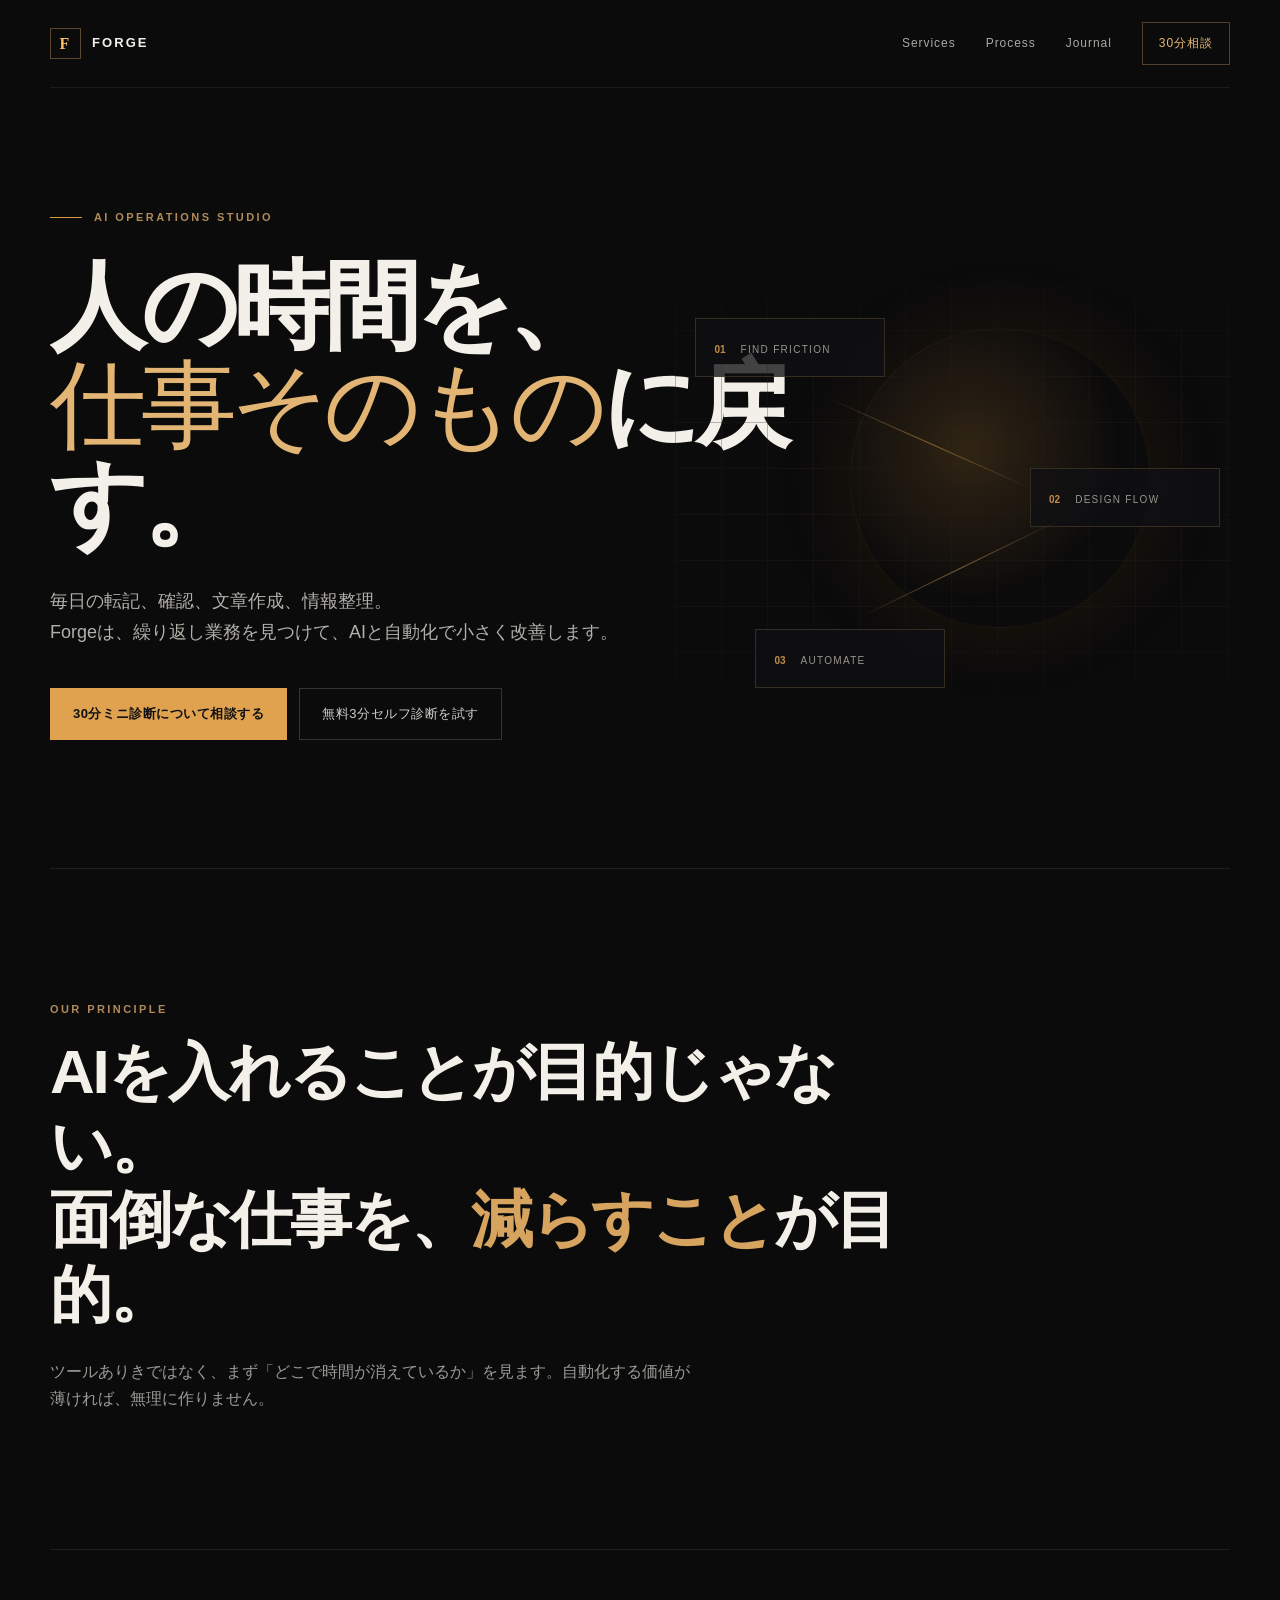
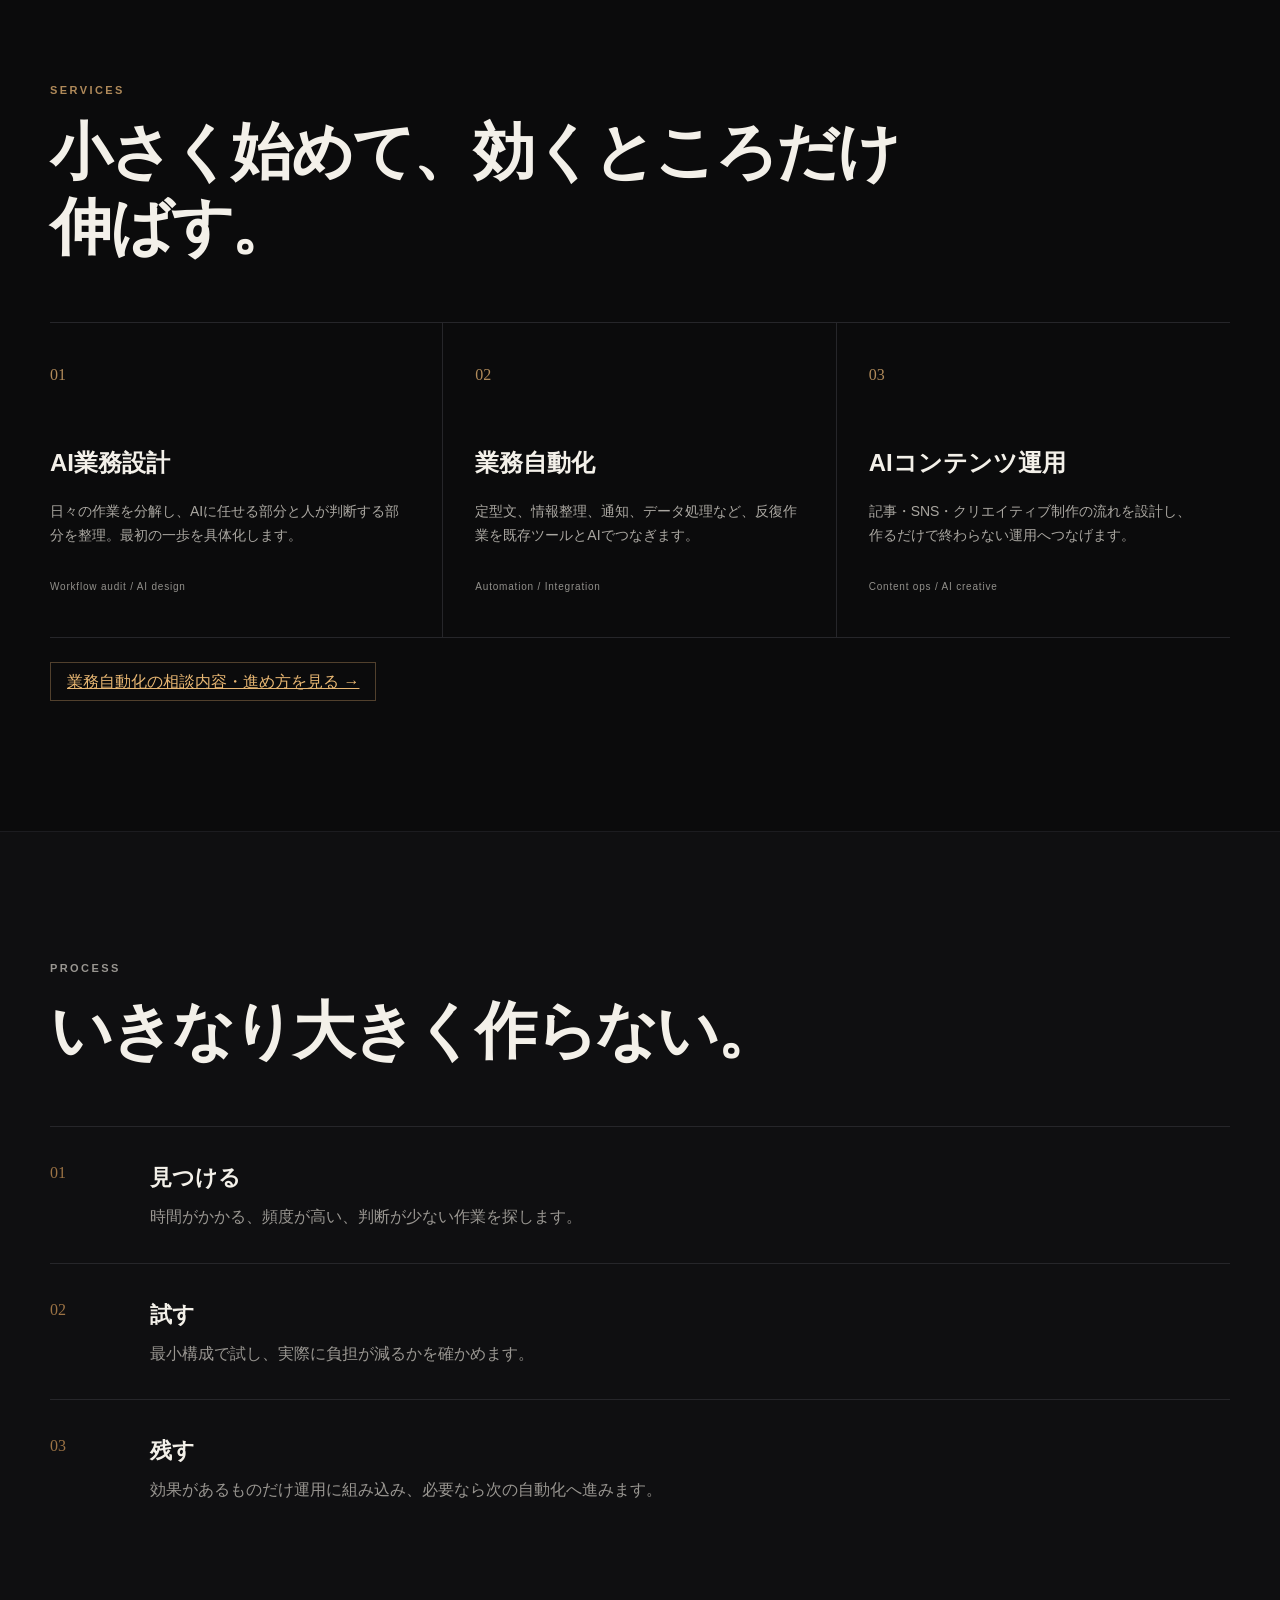
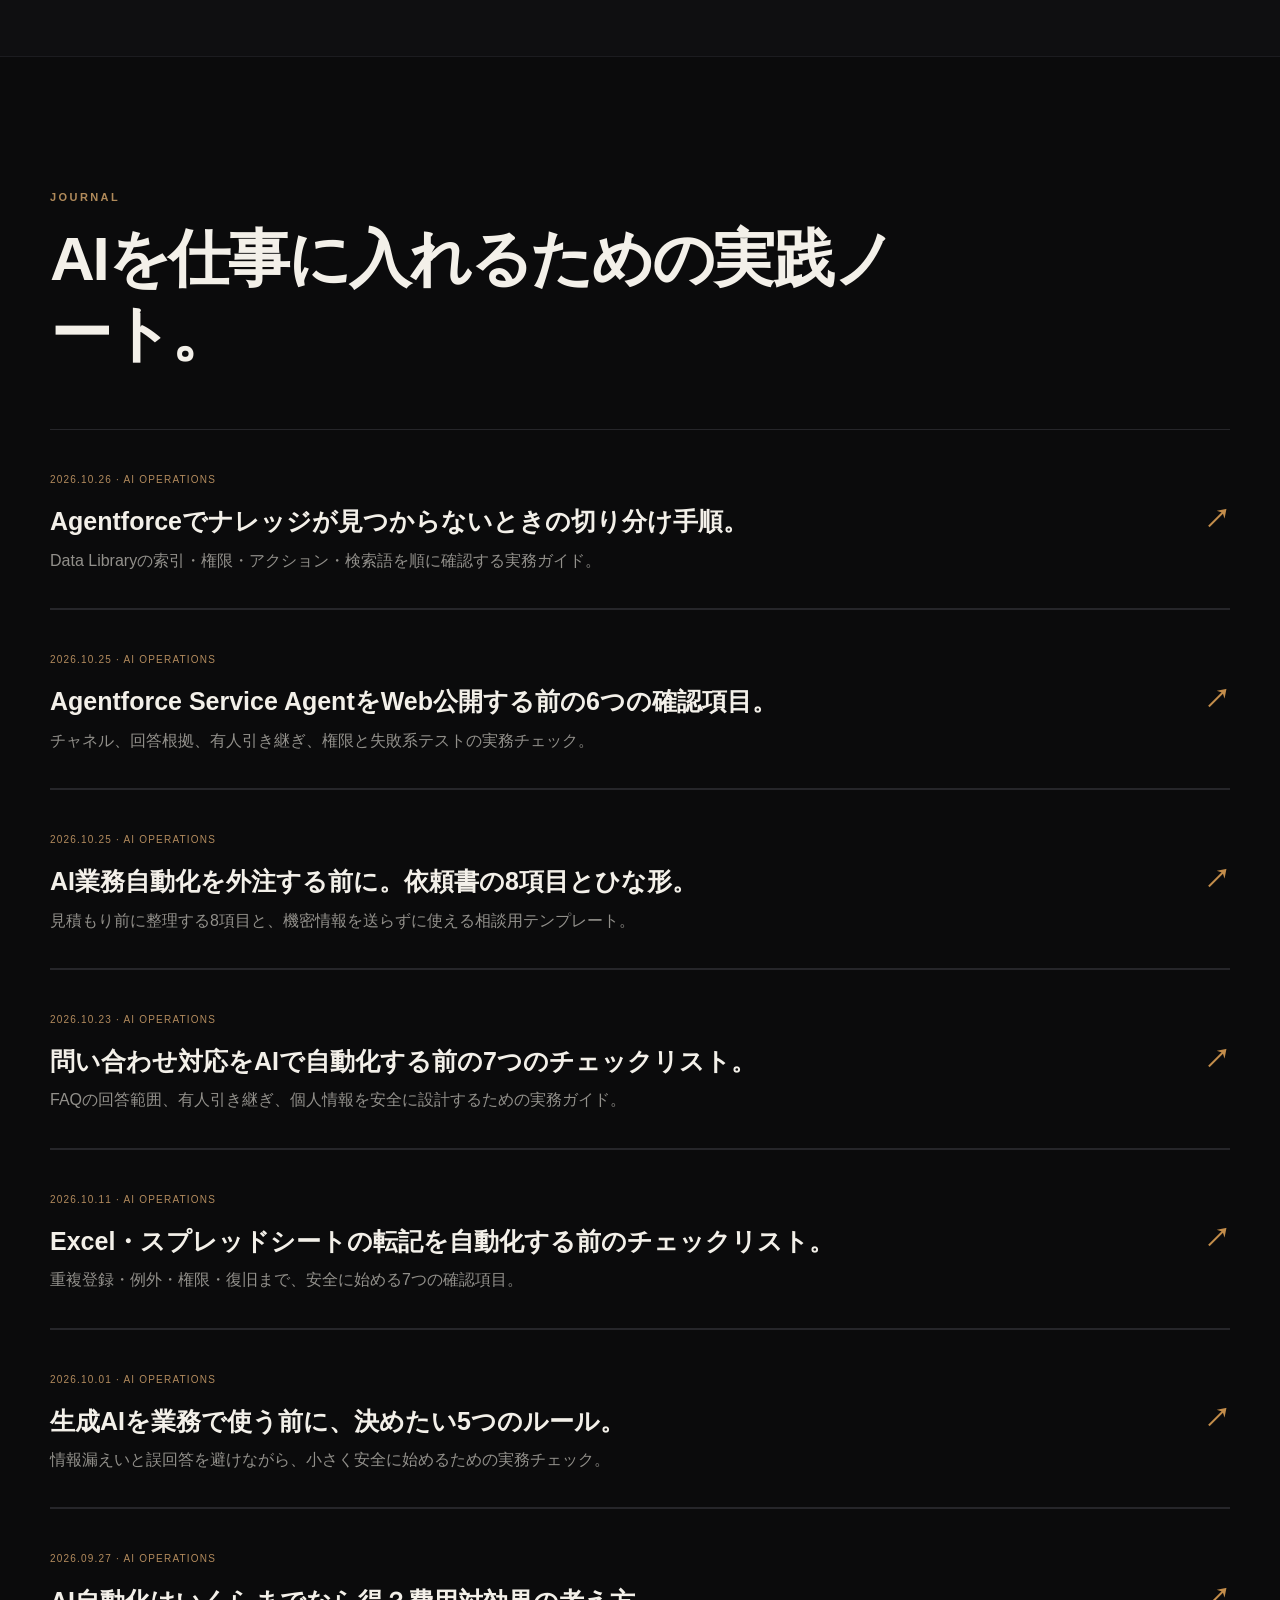
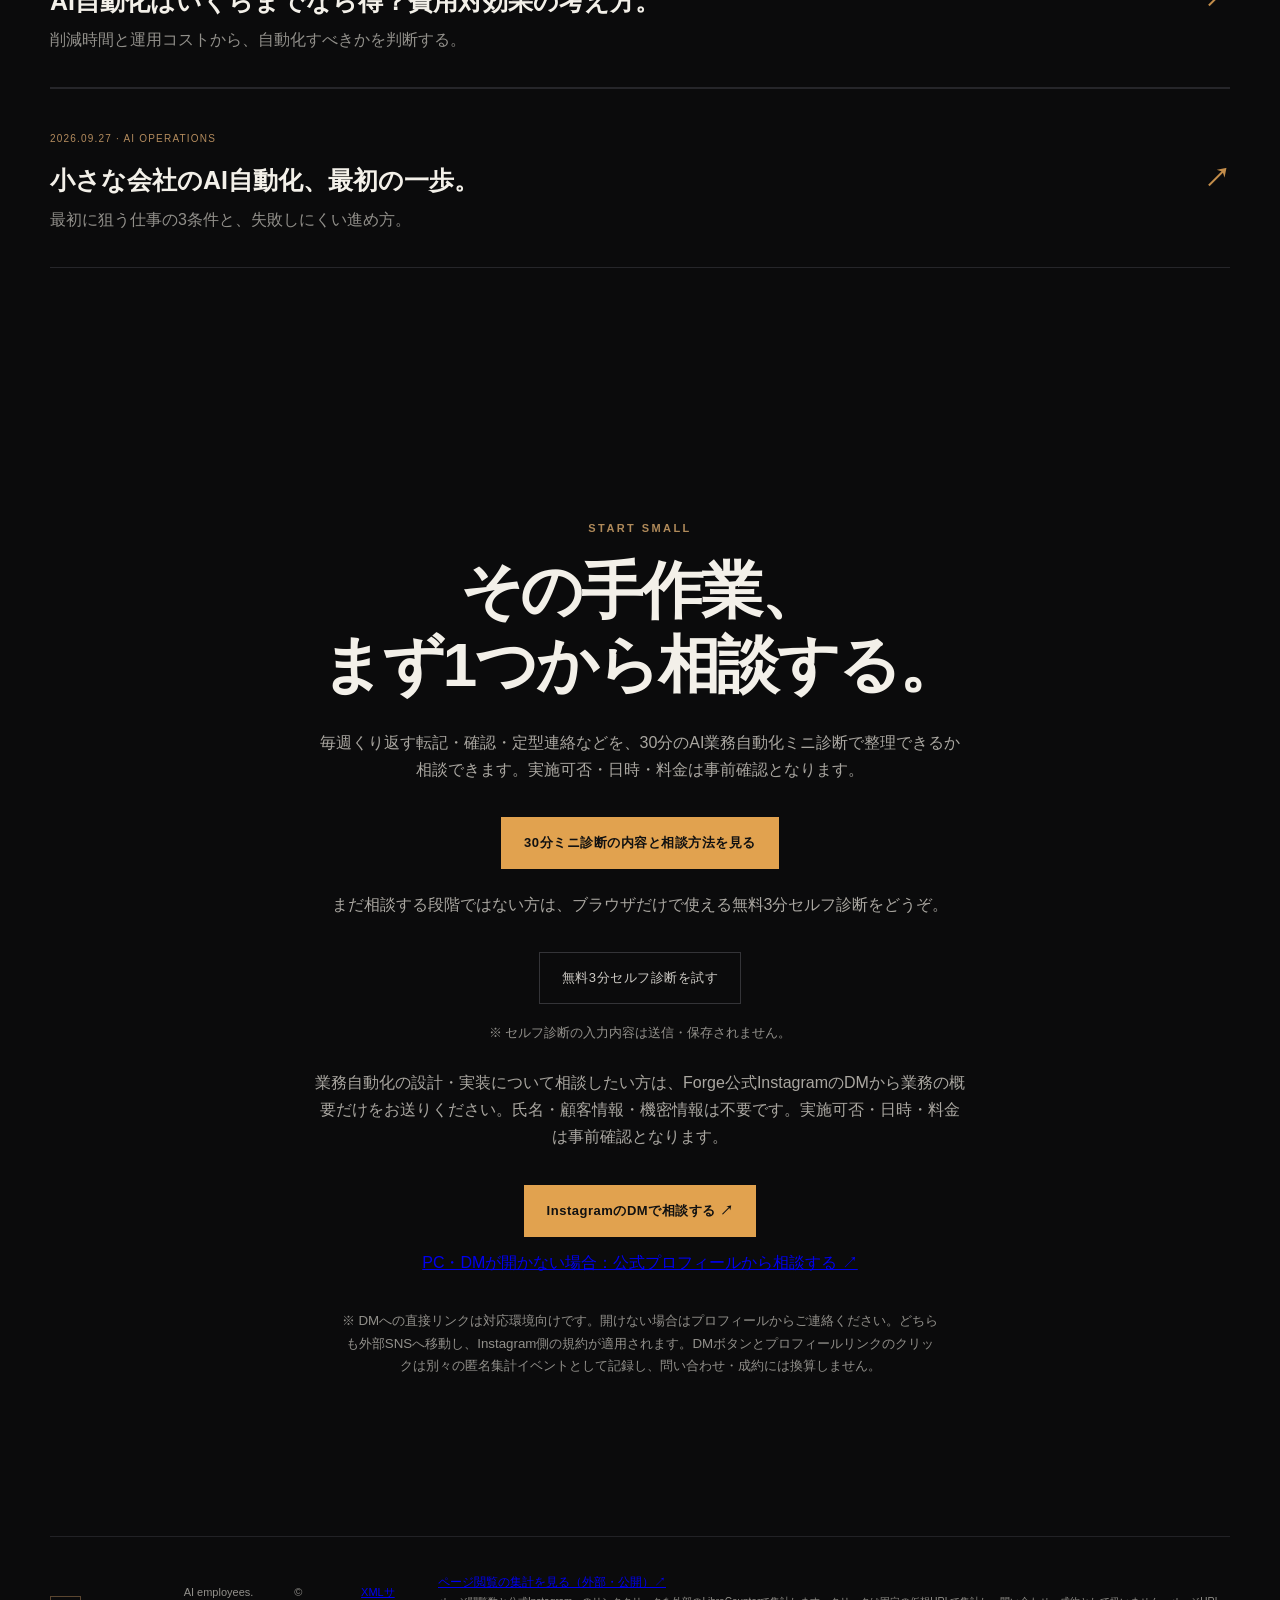
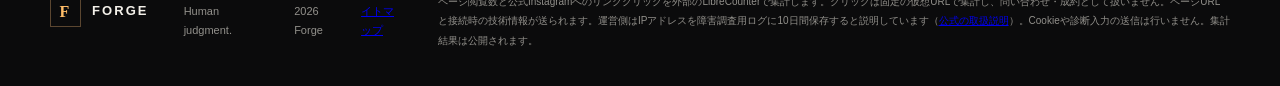
==== commit 9aa45bdb: "EXP-002: provide direct homepage DM contact with profile fallback" ====
--- a/index.html
+++ b/index.html
@@ -31,7 +31,7 @@
     <section id="services" class="section wrap"><div class="section-head"><p class="kicker">SERVICES</p><h2>小さく始めて、効くところだけ伸ばす。</h2></div><div class="cards"><article><span>01</span><h3>AI業務設計</h3><p>日々の作業を分解し、AIに任せる部分と人が判断する部分を整理。最初の一歩を具体化します。</p><small>Workflow audit / AI design</small></article><article><span>02</span><h3>業務自動化</h3><p>定型文、情報整理、通知、データ処理など、反復作業を既存ツールとAIでつなぎます。</p><small>Automation / Integration</small></article><article><span>03</span><h3>AIコンテンツ運用</h3><p>記事・SNS・クリエイティブ制作の流れを設計し、作るだけで終わらない運用へつなげます。</p><small>Content ops / AI creative</small></article></div><p style="margin-top:30px"><a class="nav-cta" href="automation-consultation.html">業務自動化の相談内容・進め方を見る →</a></p></section>
     <section id="process" class="section process"><div class="wrap"><div class="section-head"><p class="kicker">PROCESS</p><h2>いきなり大きく作らない。</h2></div><ol><li><b>01</b><div><h3>見つける</h3><p>時間がかかる、頻度が高い、判断が少ない作業を探します。</p></div></li><li><b>02</b><div><h3>試す</h3><p>最小構成で試し、実際に負担が減るかを確かめます。</p></div></li><li><b>03</b><div><h3>残す</h3><p>効果があるものだけ運用に組み込み、必要なら次の自動化へ進みます。</p></div></li></ol></div></section>
     <section class="journal wrap section"><div class="section-head"><p class="kicker">JOURNAL</p><h2>AIを仕事に入れるための実践ノート。</h2></div><a class="article-link" href="blog/agentforce-knowledge-not-found-troubleshooting.html"><div><span>2026.10.26 · AI OPERATIONS</span><h3>Agentforceでナレッジが見つからないときの切り分け手順。</h3><p>Data Libraryの索引・権限・アクション・検索語を順に確認する実務ガイド。</p></div><b>↗</b></a><a class="article-link" href="blog/agentforce-service-agent-web-deployment-checklist.html"><div><span>2026.10.25 · AI OPERATIONS</span><h3>Agentforce Service AgentをWeb公開する前の6つの確認項目。</h3><p>チャネル、回答根拠、有人引き継ぎ、権限と失敗系テストの実務チェック。</p></div><b>↗</b></a><a class="article-link" href="blog/ai-automation-outsourcing-brief-template.html"><div><span>2026.10.25 · AI OPERATIONS</span><h3>AI業務自動化を外注する前に。依頼書の8項目とひな形。</h3><p>見積もり前に整理する8項目と、機密情報を送らずに使える相談用テンプレート。</p></div><b>↗</b></a><a class="article-link" href="blog/customer-support-ai-automation-checklist.html"><div><span>2026.10.23 · AI OPERATIONS</span><h3>問い合わせ対応をAIで自動化する前の7つのチェックリスト。</h3><p>FAQの回答範囲、有人引き継ぎ、個人情報を安全に設計するための実務ガイド。</p></div><b>↗</b></a><a class="article-link" href="blog/spreadsheet-data-entry-automation-checklist.html"><div><span>2026.10.11 · AI OPERATIONS</span><h3>Excel・スプレッドシートの転記を自動化する前のチェックリスト。</h3><p>重複登録・例外・権限・復旧まで、安全に始める7つの確認項目。</p></div><b>↗</b></a><a class="article-link" href="blog/generative-ai-small-business-security-checklist.html"><div><span>2026.10.01 · AI OPERATIONS</span><h3>生成AIを業務で使う前に、決めたい5つのルール。</h3><p>情報漏えいと誤回答を避けながら、小さく安全に始めるための実務チェック。</p></div><b>↗</b></a><a class="article-link" href="blog/ai-automation-cost-roi.html"><div><span>2026.09.27 · AI OPERATIONS</span><h3>AI自動化はいくらまでなら得？費用対効果の考え方。</h3><p>削減時間と運用コストから、自動化すべきかを判断する。</p></div><b>↗</b></a><a class="article-link" href="blog/ai-automation-small-business-start.html"><div><span>2026.09.27 · AI OPERATIONS</span><h3>小さな会社のAI自動化、最初の一歩。</h3><p>最初に狙う仕事の3条件と、失敗しにくい進め方。</p></div><b>↗</b></a></section>
-    <section id="contact" class="contact wrap"><p class="kicker">START SMALL</p><h2>その手作業、<br>まず1つから相談する。</h2><p>毎週くり返す転記・確認・定型連絡などを、30分のAI業務自動化ミニ診断で整理できるか相談できます。実施可否・日時・料金は事前確認となります。</p><a class="button primary" href="automation-consultation.html">30分ミニ診断の内容と相談方法を見る</a><p style="margin-top:22px">まだ相談する段階ではない方は、ブラウザだけで使える無料3分セルフ診断をどうぞ。</p><a class="button ghost" href="ai-automation-audit.html">無料3分セルフ診断を試す</a><small>※ セルフ診断の入力内容は送信・保存されません。</small><p style="margin-top:24px">業務自動化の設計・実装について相談したい方は、Forgeの公式Instagramプロフィールからご連絡ください。相談前に氏名・顧客情報・機密情報を送る必要はありません。</p><a data-forge-instagram-outbound="home" class="button ghost" href="https://www.instagram.com/theforgejp/" target="_blank" rel="noopener noreferrer" aria-label="Forge公式Instagramプロフィールを開く（外部サイト）">ForgeのInstagramで相談する ↗</a><small>※ 外部SNSへ移動します。連絡方法の提供状況や送信情報の取り扱いはInstagram側の設定・規約に従います。</small></section>
+    <section id="contact" class="contact wrap"><p class="kicker">START SMALL</p><h2>その手作業、<br>まず1つから相談する。</h2><p>毎週くり返す転記・確認・定型連絡などを、30分のAI業務自動化ミニ診断で整理できるか相談できます。実施可否・日時・料金は事前確認となります。</p><a class="button primary" href="automation-consultation.html">30分ミニ診断の内容と相談方法を見る</a><p style="margin-top:22px">まだ相談する段階ではない方は、ブラウザだけで使える無料3分セルフ診断をどうぞ。</p><a class="button ghost" href="ai-automation-audit.html">無料3分セルフ診断を試す</a><small>※ セルフ診断の入力内容は送信・保存されません。</small><p style="margin-top:24px">業務自動化の設計・実装について相談したい方は、Forge公式InstagramのDMから業務の概要だけをお送りください。氏名・顧客情報・機密情報は不要です。実施可否・日時・料金は事前確認となります。</p><a data-forge-instagram-outbound="home" class="button primary" href="https://ig.me/m/theforgejp" target="_blank" rel="noopener noreferrer" aria-label="Forge公式InstagramのDMを開く（対応環境のみ・外部サイト）">InstagramのDMで相談する ↗</a><p style="margin-top:12px"><a data-forge-instagram-outbound="home" href="https://www.instagram.com/theforgejp/" target="_blank" rel="noopener noreferrer" aria-label="DMが開かない場合はForge公式Instagramプロフィールを開く（外部サイト）">PC・DMが開かない場合：公式プロフィールから相談する ↗</a></p><small>※ DMへの直接リンクは対応環境向けです。開けない場合はプロフィールからご連絡ください。どちらも外部SNSへ移動し、Instagram側の規約が適用されます。DMボタンとプロフィールリンクのクリックは別々の匿名集計イベントとして記録し、問い合わせ・成約には換算しません。</small></section>
   </main>
   <footer class="wrap"><div class="brand"><span class="mark">F</span>FORGE</div><p>AI employees. Human judgment.</p><p>© 2026 Forge</p><p><a href="sitemap.xml">XMLサイトマップ</a></p><p style="font-size:12px;line-height:1.6"><a href="https://librecounter.org/gtakanowork-pixel.github.io/show" target="_blank" rel="noopener noreferrer">ページ閲覧の集計を見る（外部・公開）↗</a><br><small>ページ閲覧数と公式Instagramへのリンククリックを外部のLibreCounterで集計します。クリックは固定の仮想URLで集計し、問い合わせ・成約として扱いません。ページURLと接続時の技術情報が送られます。運営側はIPアドレスを障害調査用ログに10日間保存すると説明しています（<a href="https://github.com/alexfernandez/librecounter/blob/main/doc/tracking.md" target="_blank" rel="noopener noreferrer">公式の取扱説明</a>）。Cookieや診断入力の送信は行いません。集計結果は公開されます。</small><script>fetch("https://librecounter.org/count?url=https%3A%2F%2Fgtakanowork-pixel.github.io%2Fforge-site%2F",{method:"GET",mode:"no-cors",credentials:"omit",referrerPolicy:"no-referrer",cache:"no-store"}).catch(()=>{});</script></p></footer>
 <script src="assets/consultation-click.js" defer></script></body></html>
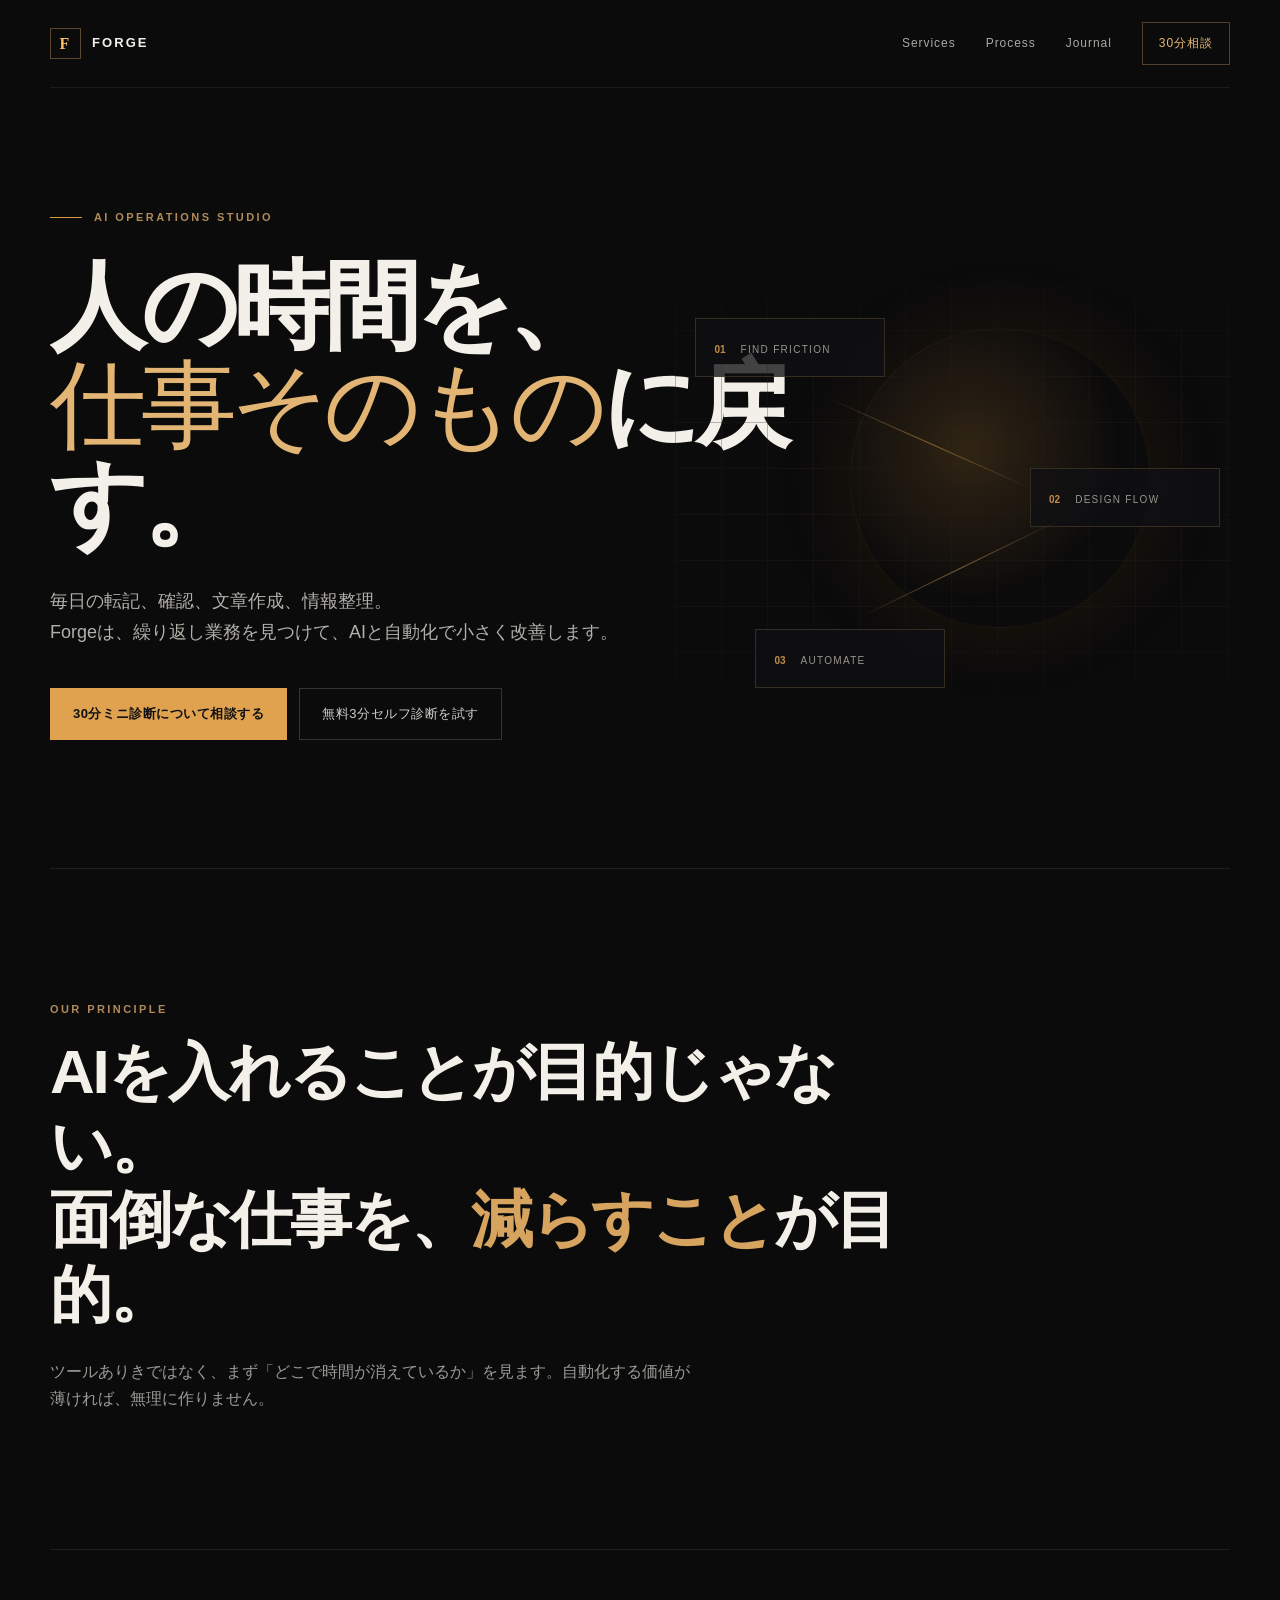
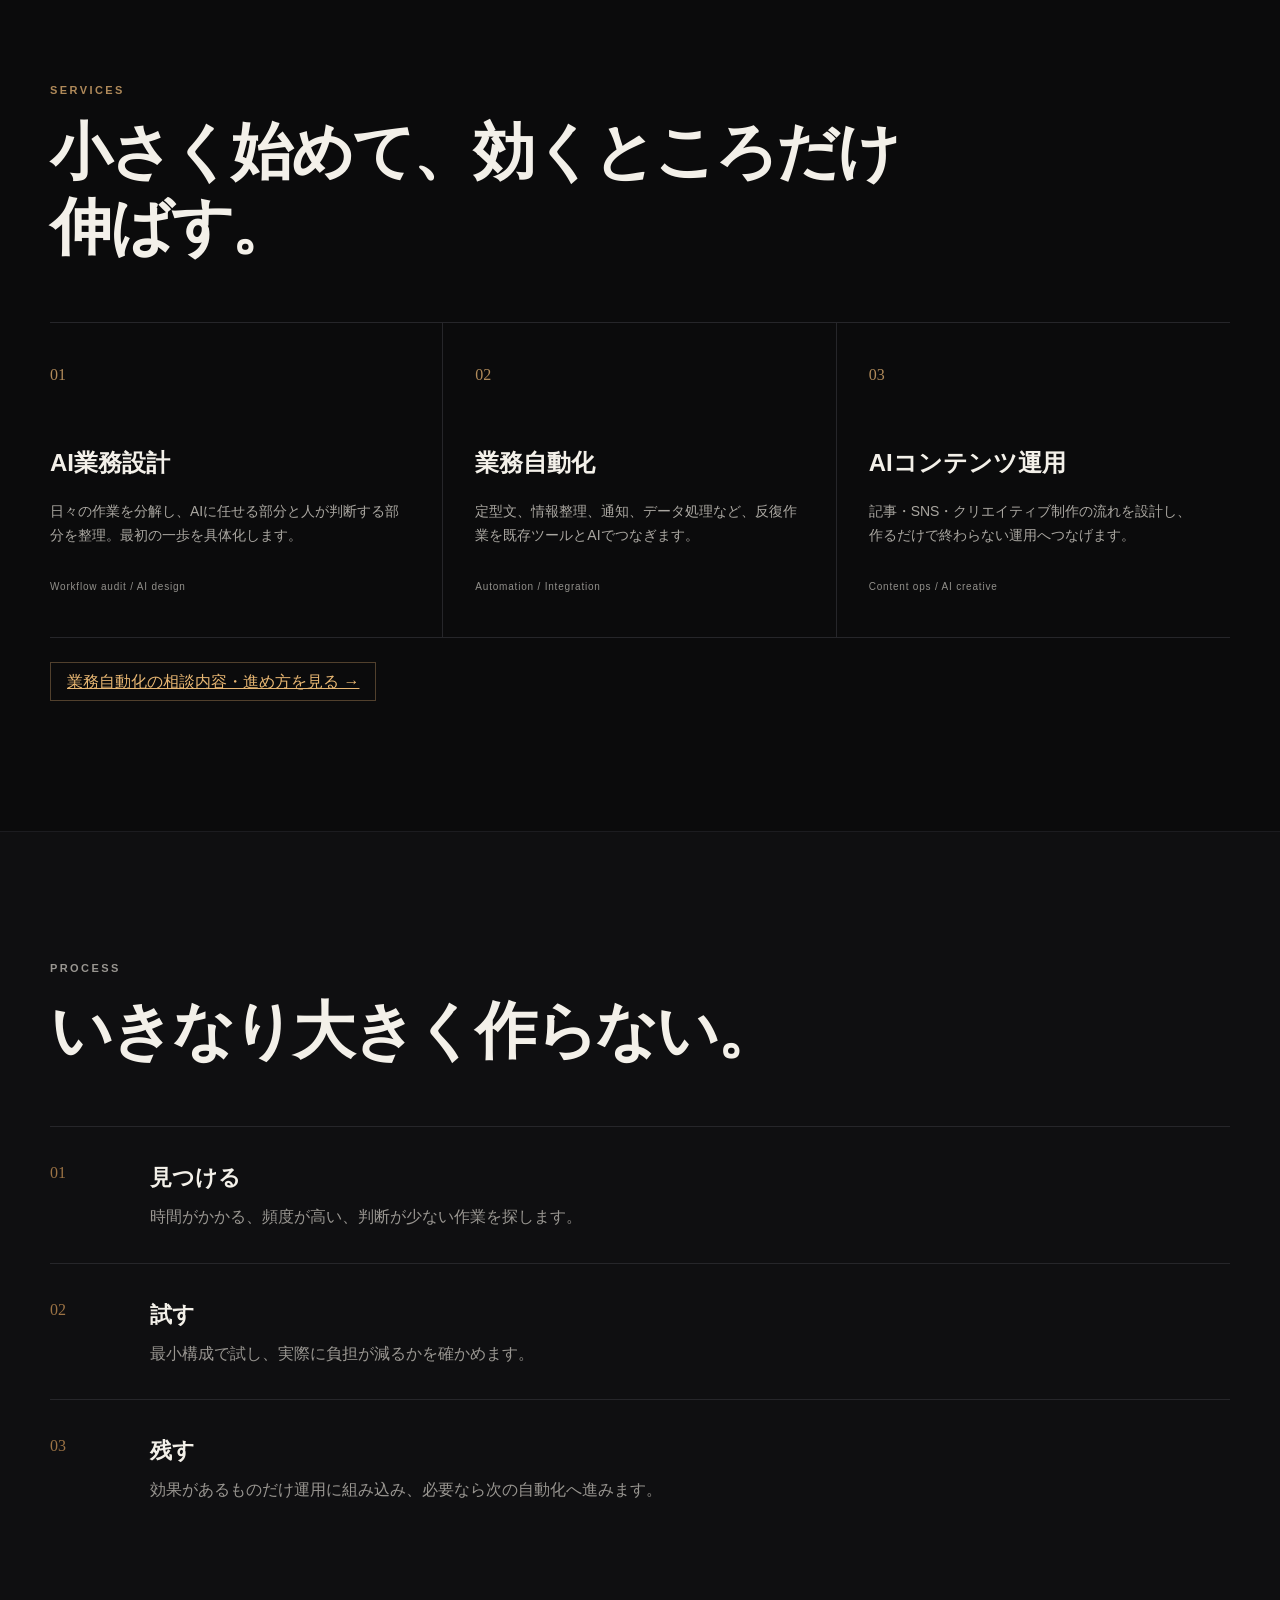
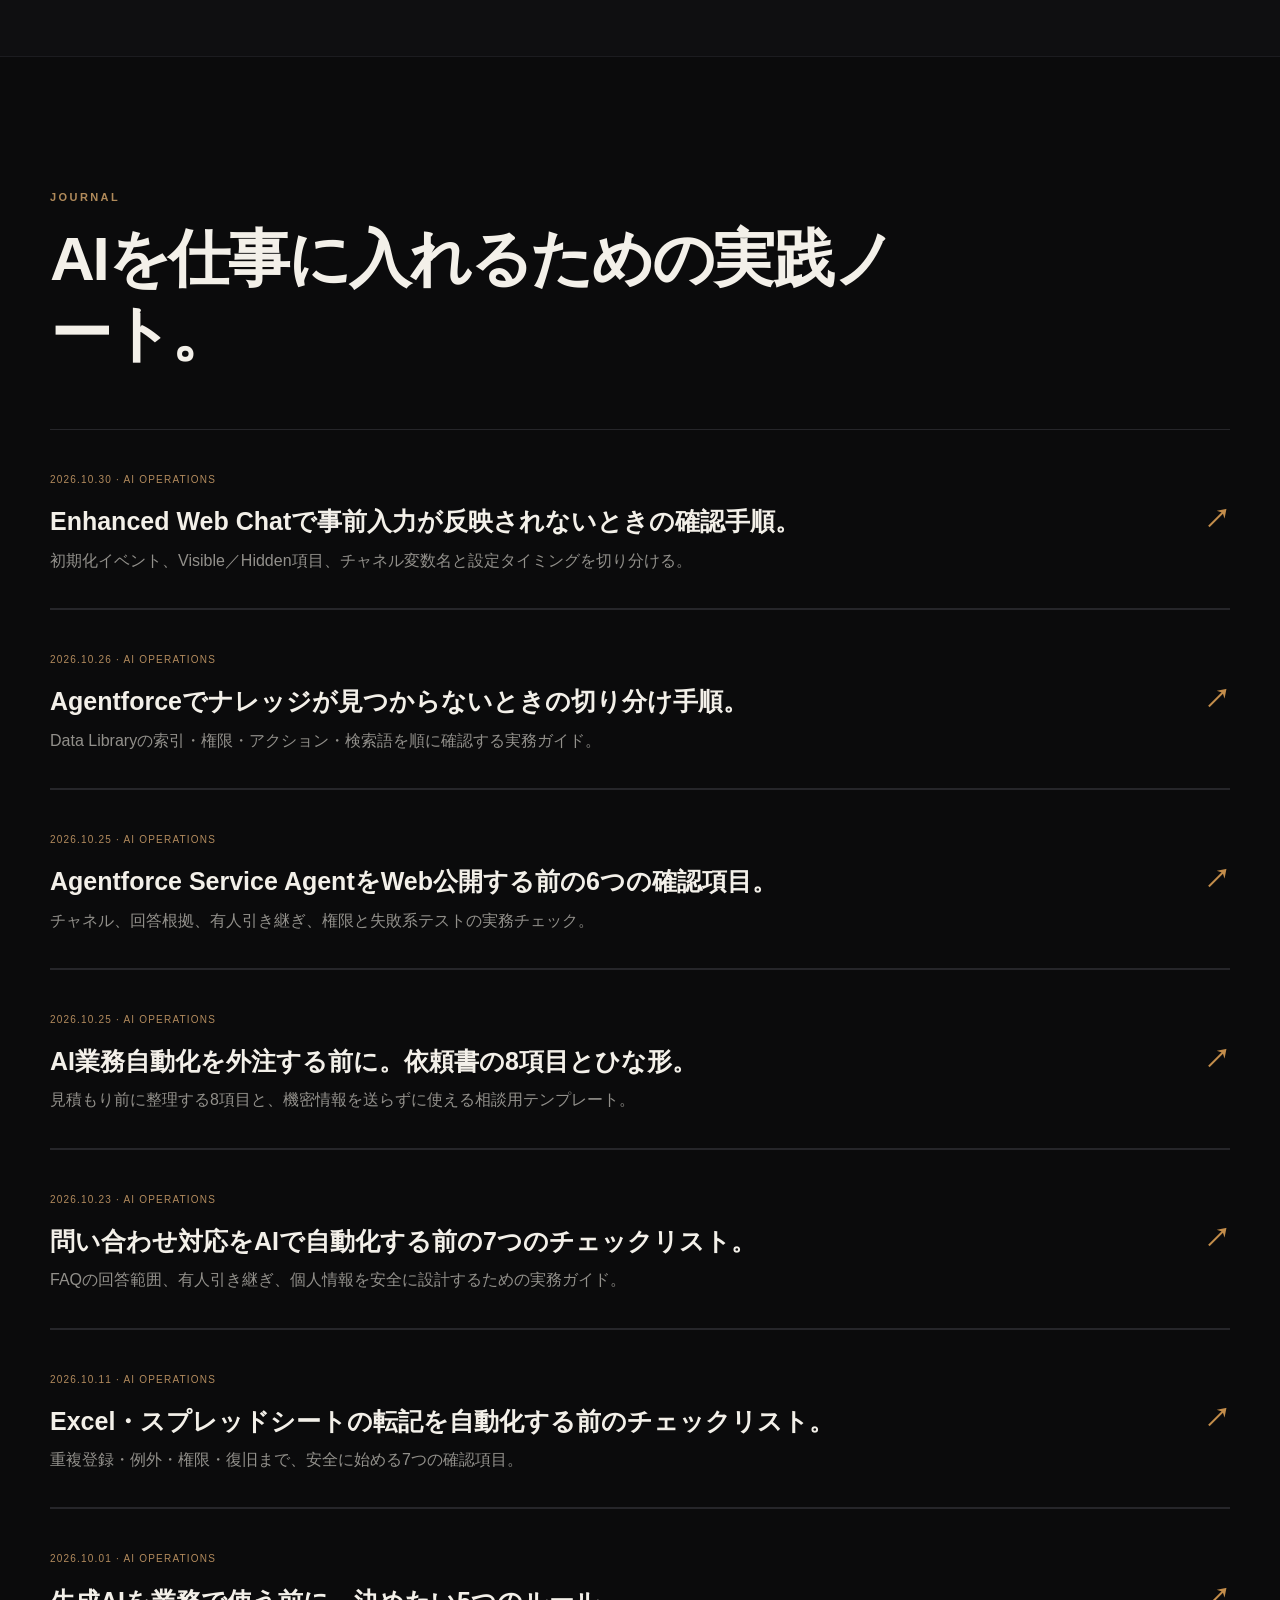
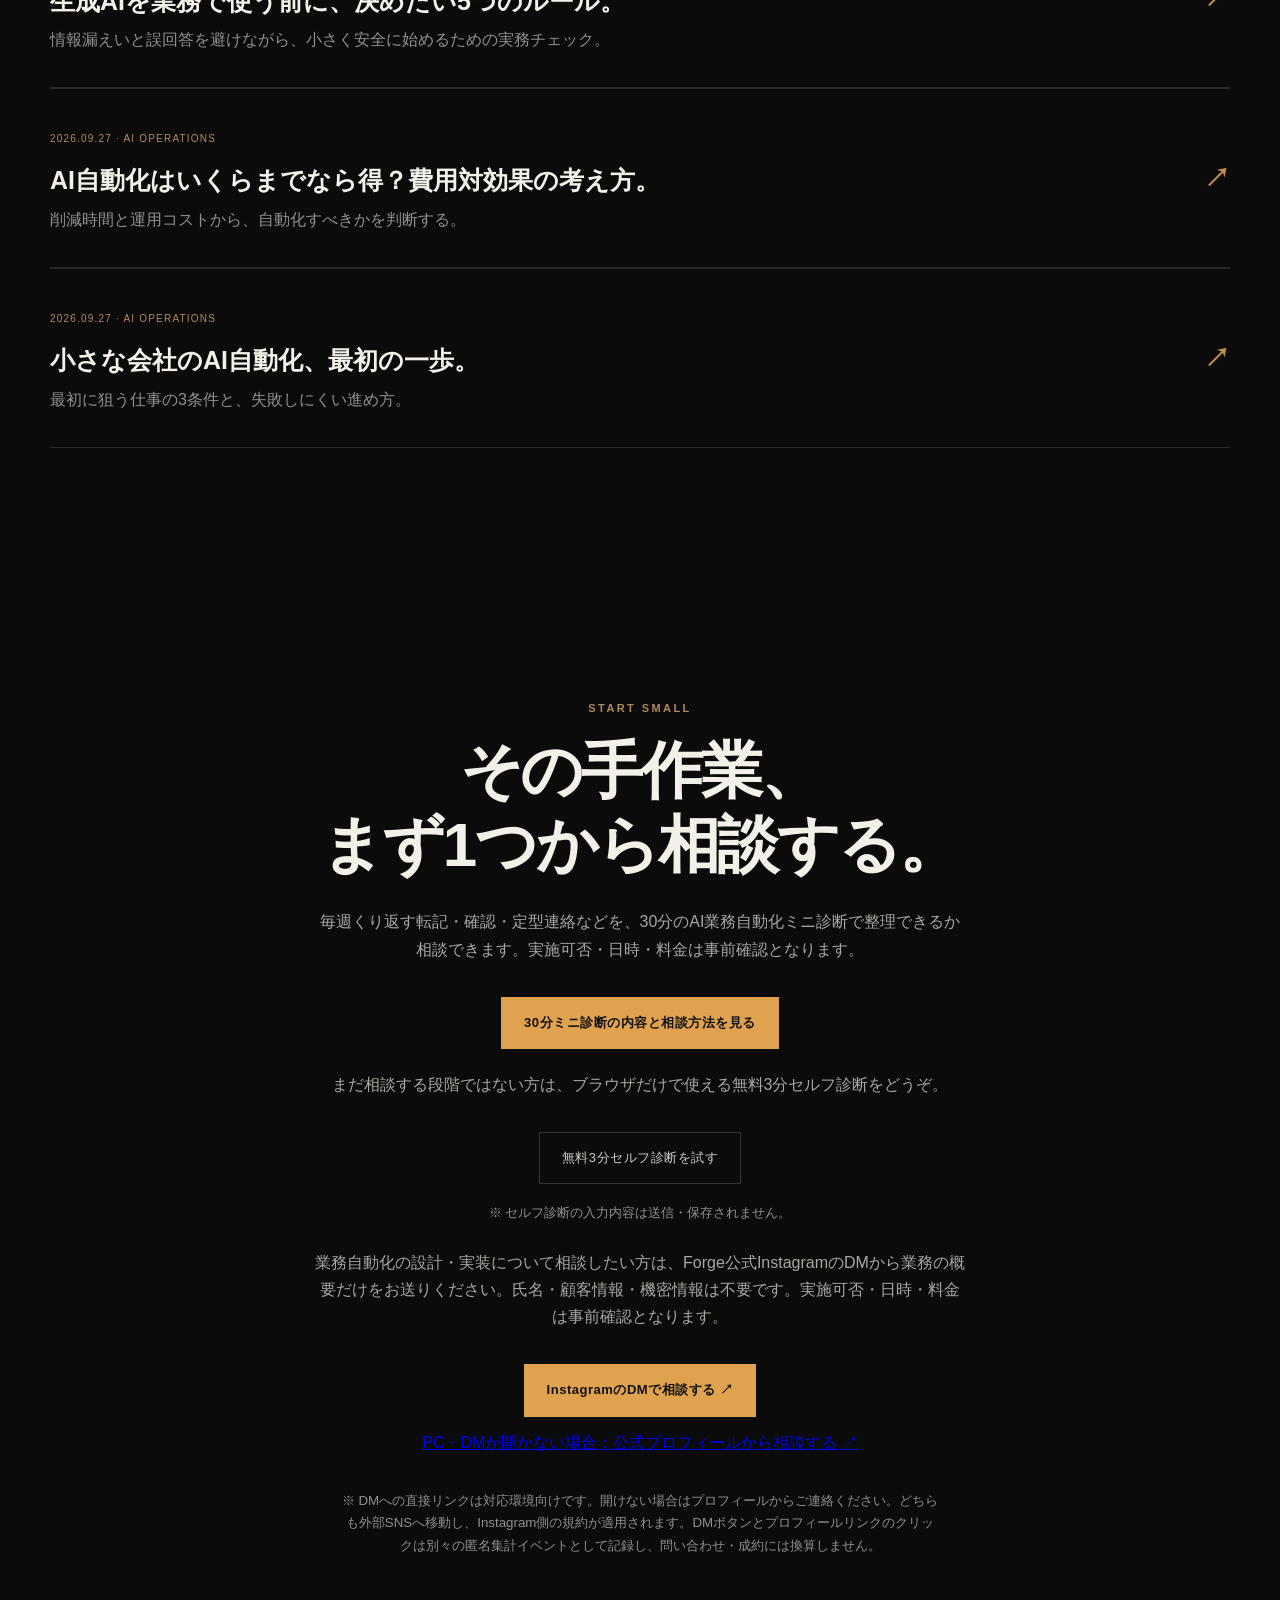
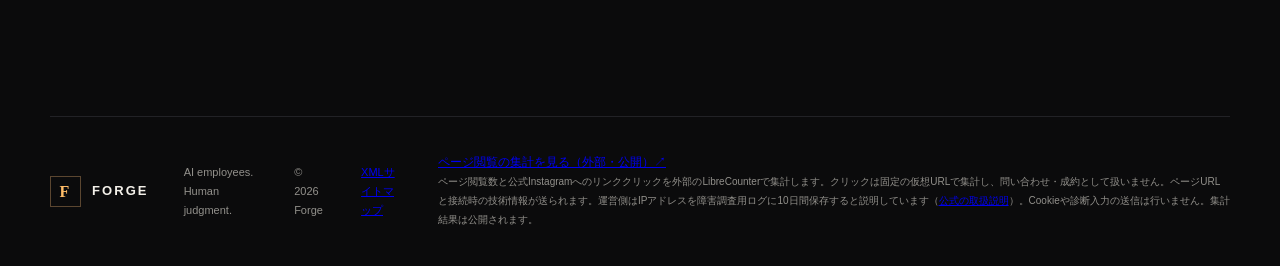
==== commit e68058c5: "Link existing Oct 30 Enhanced Web Chat guide from homepage Journal" ====
--- a/index.html
+++ b/index.html
@@ -30,7 +30,7 @@
     <section class="statement wrap"><p class="kicker">OUR PRINCIPLE</p><h2>AIを入れることが目的じゃない。<br>面倒な仕事を、<span>減らすこと</span>が目的。</h2><p>ツールありきではなく、まず「どこで時間が消えているか」を見ます。自動化する価値が薄ければ、無理に作りません。</p></section>
     <section id="services" class="section wrap"><div class="section-head"><p class="kicker">SERVICES</p><h2>小さく始めて、効くところだけ伸ばす。</h2></div><div class="cards"><article><span>01</span><h3>AI業務設計</h3><p>日々の作業を分解し、AIに任せる部分と人が判断する部分を整理。最初の一歩を具体化します。</p><small>Workflow audit / AI design</small></article><article><span>02</span><h3>業務自動化</h3><p>定型文、情報整理、通知、データ処理など、反復作業を既存ツールとAIでつなぎます。</p><small>Automation / Integration</small></article><article><span>03</span><h3>AIコンテンツ運用</h3><p>記事・SNS・クリエイティブ制作の流れを設計し、作るだけで終わらない運用へつなげます。</p><small>Content ops / AI creative</small></article></div><p style="margin-top:30px"><a class="nav-cta" href="automation-consultation.html">業務自動化の相談内容・進め方を見る →</a></p></section>
     <section id="process" class="section process"><div class="wrap"><div class="section-head"><p class="kicker">PROCESS</p><h2>いきなり大きく作らない。</h2></div><ol><li><b>01</b><div><h3>見つける</h3><p>時間がかかる、頻度が高い、判断が少ない作業を探します。</p></div></li><li><b>02</b><div><h3>試す</h3><p>最小構成で試し、実際に負担が減るかを確かめます。</p></div></li><li><b>03</b><div><h3>残す</h3><p>効果があるものだけ運用に組み込み、必要なら次の自動化へ進みます。</p></div></li></ol></div></section>
-    <section class="journal wrap section"><div class="section-head"><p class="kicker">JOURNAL</p><h2>AIを仕事に入れるための実践ノート。</h2></div><a class="article-link" href="blog/agentforce-knowledge-not-found-troubleshooting.html"><div><span>2026.10.26 · AI OPERATIONS</span><h3>Agentforceでナレッジが見つからないときの切り分け手順。</h3><p>Data Libraryの索引・権限・アクション・検索語を順に確認する実務ガイド。</p></div><b>↗</b></a><a class="article-link" href="blog/agentforce-service-agent-web-deployment-checklist.html"><div><span>2026.10.25 · AI OPERATIONS</span><h3>Agentforce Service AgentをWeb公開する前の6つの確認項目。</h3><p>チャネル、回答根拠、有人引き継ぎ、権限と失敗系テストの実務チェック。</p></div><b>↗</b></a><a class="article-link" href="blog/ai-automation-outsourcing-brief-template.html"><div><span>2026.10.25 · AI OPERATIONS</span><h3>AI業務自動化を外注する前に。依頼書の8項目とひな形。</h3><p>見積もり前に整理する8項目と、機密情報を送らずに使える相談用テンプレート。</p></div><b>↗</b></a><a class="article-link" href="blog/customer-support-ai-automation-checklist.html"><div><span>2026.10.23 · AI OPERATIONS</span><h3>問い合わせ対応をAIで自動化する前の7つのチェックリスト。</h3><p>FAQの回答範囲、有人引き継ぎ、個人情報を安全に設計するための実務ガイド。</p></div><b>↗</b></a><a class="article-link" href="blog/spreadsheet-data-entry-automation-checklist.html"><div><span>2026.10.11 · AI OPERATIONS</span><h3>Excel・スプレッドシートの転記を自動化する前のチェックリスト。</h3><p>重複登録・例外・権限・復旧まで、安全に始める7つの確認項目。</p></div><b>↗</b></a><a class="article-link" href="blog/generative-ai-small-business-security-checklist.html"><div><span>2026.10.01 · AI OPERATIONS</span><h3>生成AIを業務で使う前に、決めたい5つのルール。</h3><p>情報漏えいと誤回答を避けながら、小さく安全に始めるための実務チェック。</p></div><b>↗</b></a><a class="article-link" href="blog/ai-automation-cost-roi.html"><div><span>2026.09.27 · AI OPERATIONS</span><h3>AI自動化はいくらまでなら得？費用対効果の考え方。</h3><p>削減時間と運用コストから、自動化すべきかを判断する。</p></div><b>↗</b></a><a class="article-link" href="blog/ai-automation-small-business-start.html"><div><span>2026.09.27 · AI OPERATIONS</span><h3>小さな会社のAI自動化、最初の一歩。</h3><p>最初に狙う仕事の3条件と、失敗しにくい進め方。</p></div><b>↗</b></a></section>
+    <section class="journal wrap section"><div class="section-head"><p class="kicker">JOURNAL</p><h2>AIを仕事に入れるための実践ノート。</h2></div><a class="article-link" href="blog/enhanced-web-chat-prechat-fields-troubleshooting.html"><div><span>2026.10.30 · AI OPERATIONS</span><h3>Enhanced Web Chatで事前入力が反映されないときの確認手順。</h3><p>初期化イベント、Visible／Hidden項目、チャネル変数名と設定タイミングを切り分ける。</p></div><b>↗</b></a><a class="article-link" href="blog/agentforce-knowledge-not-found-troubleshooting.html"><div><span>2026.10.26 · AI OPERATIONS</span><h3>Agentforceでナレッジが見つからないときの切り分け手順。</h3><p>Data Libraryの索引・権限・アクション・検索語を順に確認する実務ガイド。</p></div><b>↗</b></a><a class="article-link" href="blog/agentforce-service-agent-web-deployment-checklist.html"><div><span>2026.10.25 · AI OPERATIONS</span><h3>Agentforce Service AgentをWeb公開する前の6つの確認項目。</h3><p>チャネル、回答根拠、有人引き継ぎ、権限と失敗系テストの実務チェック。</p></div><b>↗</b></a><a class="article-link" href="blog/ai-automation-outsourcing-brief-template.html"><div><span>2026.10.25 · AI OPERATIONS</span><h3>AI業務自動化を外注する前に。依頼書の8項目とひな形。</h3><p>見積もり前に整理する8項目と、機密情報を送らずに使える相談用テンプレート。</p></div><b>↗</b></a><a class="article-link" href="blog/customer-support-ai-automation-checklist.html"><div><span>2026.10.23 · AI OPERATIONS</span><h3>問い合わせ対応をAIで自動化する前の7つのチェックリスト。</h3><p>FAQの回答範囲、有人引き継ぎ、個人情報を安全に設計するための実務ガイド。</p></div><b>↗</b></a><a class="article-link" href="blog/spreadsheet-data-entry-automation-checklist.html"><div><span>2026.10.11 · AI OPERATIONS</span><h3>Excel・スプレッドシートの転記を自動化する前のチェックリスト。</h3><p>重複登録・例外・権限・復旧まで、安全に始める7つの確認項目。</p></div><b>↗</b></a><a class="article-link" href="blog/generative-ai-small-business-security-checklist.html"><div><span>2026.10.01 · AI OPERATIONS</span><h3>生成AIを業務で使う前に、決めたい5つのルール。</h3><p>情報漏えいと誤回答を避けながら、小さく安全に始めるための実務チェック。</p></div><b>↗</b></a><a class="article-link" href="blog/ai-automation-cost-roi.html"><div><span>2026.09.27 · AI OPERATIONS</span><h3>AI自動化はいくらまでなら得？費用対効果の考え方。</h3><p>削減時間と運用コストから、自動化すべきかを判断する。</p></div><b>↗</b></a><a class="article-link" href="blog/ai-automation-small-business-start.html"><div><span>2026.09.27 · AI OPERATIONS</span><h3>小さな会社のAI自動化、最初の一歩。</h3><p>最初に狙う仕事の3条件と、失敗しにくい進め方。</p></div><b>↗</b></a></section>
     <section id="contact" class="contact wrap"><p class="kicker">START SMALL</p><h2>その手作業、<br>まず1つから相談する。</h2><p>毎週くり返す転記・確認・定型連絡などを、30分のAI業務自動化ミニ診断で整理できるか相談できます。実施可否・日時・料金は事前確認となります。</p><a class="button primary" href="automation-consultation.html">30分ミニ診断の内容と相談方法を見る</a><p style="margin-top:22px">まだ相談する段階ではない方は、ブラウザだけで使える無料3分セルフ診断をどうぞ。</p><a class="button ghost" href="ai-automation-audit.html">無料3分セルフ診断を試す</a><small>※ セルフ診断の入力内容は送信・保存されません。</small><p style="margin-top:24px">業務自動化の設計・実装について相談したい方は、Forge公式InstagramのDMから業務の概要だけをお送りください。氏名・顧客情報・機密情報は不要です。実施可否・日時・料金は事前確認となります。</p><a data-forge-instagram-outbound="home" class="button primary" href="https://ig.me/m/theforgejp" target="_blank" rel="noopener noreferrer" aria-label="Forge公式InstagramのDMを開く（対応環境のみ・外部サイト）">InstagramのDMで相談する ↗</a><p style="margin-top:12px"><a data-forge-instagram-outbound="home" href="https://www.instagram.com/theforgejp/" target="_blank" rel="noopener noreferrer" aria-label="DMが開かない場合はForge公式Instagramプロフィールを開く（外部サイト）">PC・DMが開かない場合：公式プロフィールから相談する ↗</a></p><small>※ DMへの直接リンクは対応環境向けです。開けない場合はプロフィールからご連絡ください。どちらも外部SNSへ移動し、Instagram側の規約が適用されます。DMボタンとプロフィールリンクのクリックは別々の匿名集計イベントとして記録し、問い合わせ・成約には換算しません。</small></section>
   </main>
   <footer class="wrap"><div class="brand"><span class="mark">F</span>FORGE</div><p>AI employees. Human judgment.</p><p>© 2026 Forge</p><p><a href="sitemap.xml">XMLサイトマップ</a></p><p style="font-size:12px;line-height:1.6"><a href="https://librecounter.org/gtakanowork-pixel.github.io/show" target="_blank" rel="noopener noreferrer">ページ閲覧の集計を見る（外部・公開）↗</a><br><small>ページ閲覧数と公式Instagramへのリンククリックを外部のLibreCounterで集計します。クリックは固定の仮想URLで集計し、問い合わせ・成約として扱いません。ページURLと接続時の技術情報が送られます。運営側はIPアドレスを障害調査用ログに10日間保存すると説明しています（<a href="https://github.com/alexfernandez/librecounter/blob/main/doc/tracking.md" target="_blank" rel="noopener noreferrer">公式の取扱説明</a>）。Cookieや診断入力の送信は行いません。集計結果は公開されます。</small><script>fetch("https://librecounter.org/count?url=https%3A%2F%2Fgtakanowork-pixel.github.io%2Fforge-site%2F",{method:"GET",mode:"no-cors",credentials:"omit",referrerPolicy:"no-referrer",cache:"no-store"}).catch(()=>{});</script></p></footer>
--- a/assets/style.css
+++ b/assets/style.css
@@ -3,3 +3,8 @@
 a:focus-visible,button:focus-visible,input:focus-visible{outline:3px solid #ffbd68;outline-offset:3px}
 @media(max-width:360px){.nav nav{gap:12px}.nav nav a{font-size:11px}.nav-cta{padding:8px 10px}.brand{gap:7px;font-size:11px}}
 @media(prefers-reduced-motion:reduce){html{scroll-behavior:auto}}
+
+/* Existing audit checkboxes: make aria-checked selection visually perceivable.
+   !important overrides the legacy inline button background/border styles. */
+button[role="checkbox"][aria-checked="true"]{background:#3b2b1c!important;border-color:#ffbd68!important;box-shadow:inset 4px 0 0 #ffbd68}
+button[role="checkbox"][aria-checked="true"]::before{content:"✓ ";color:#ffbd68;font-weight:700}
